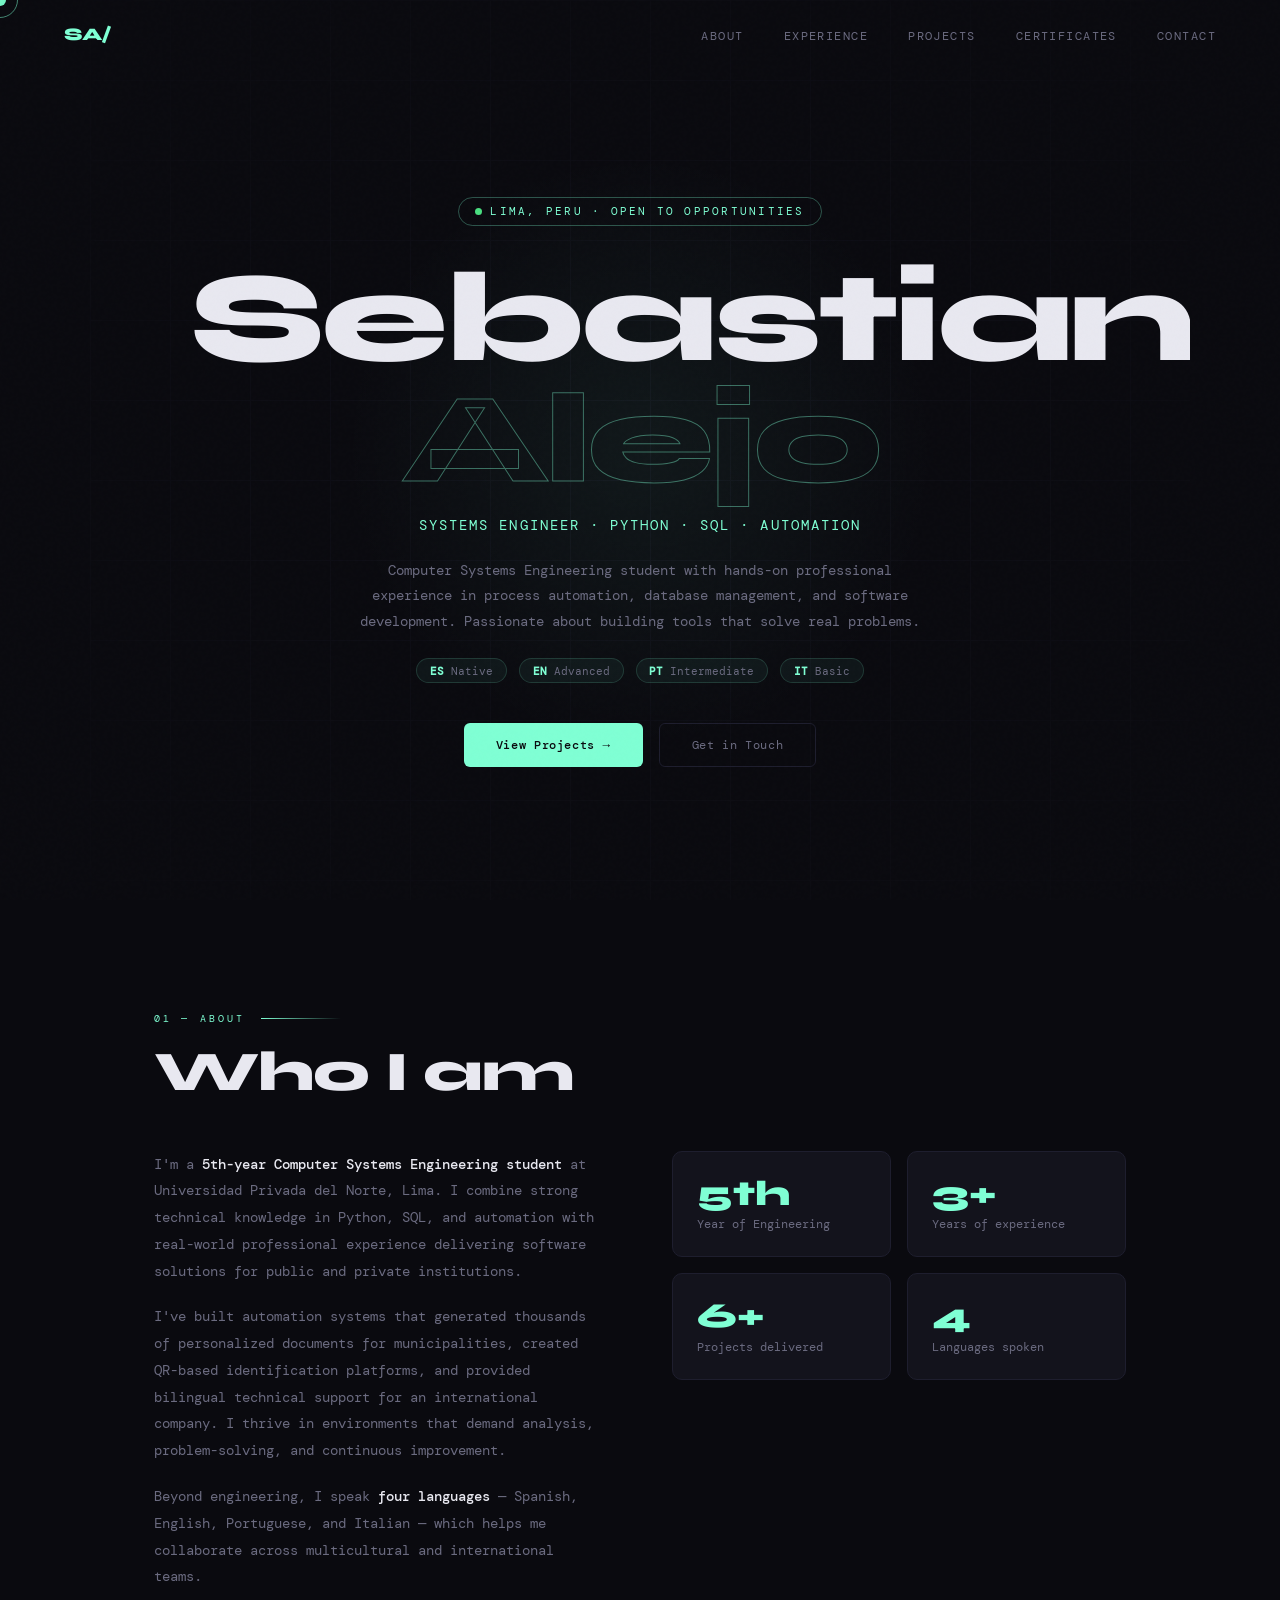
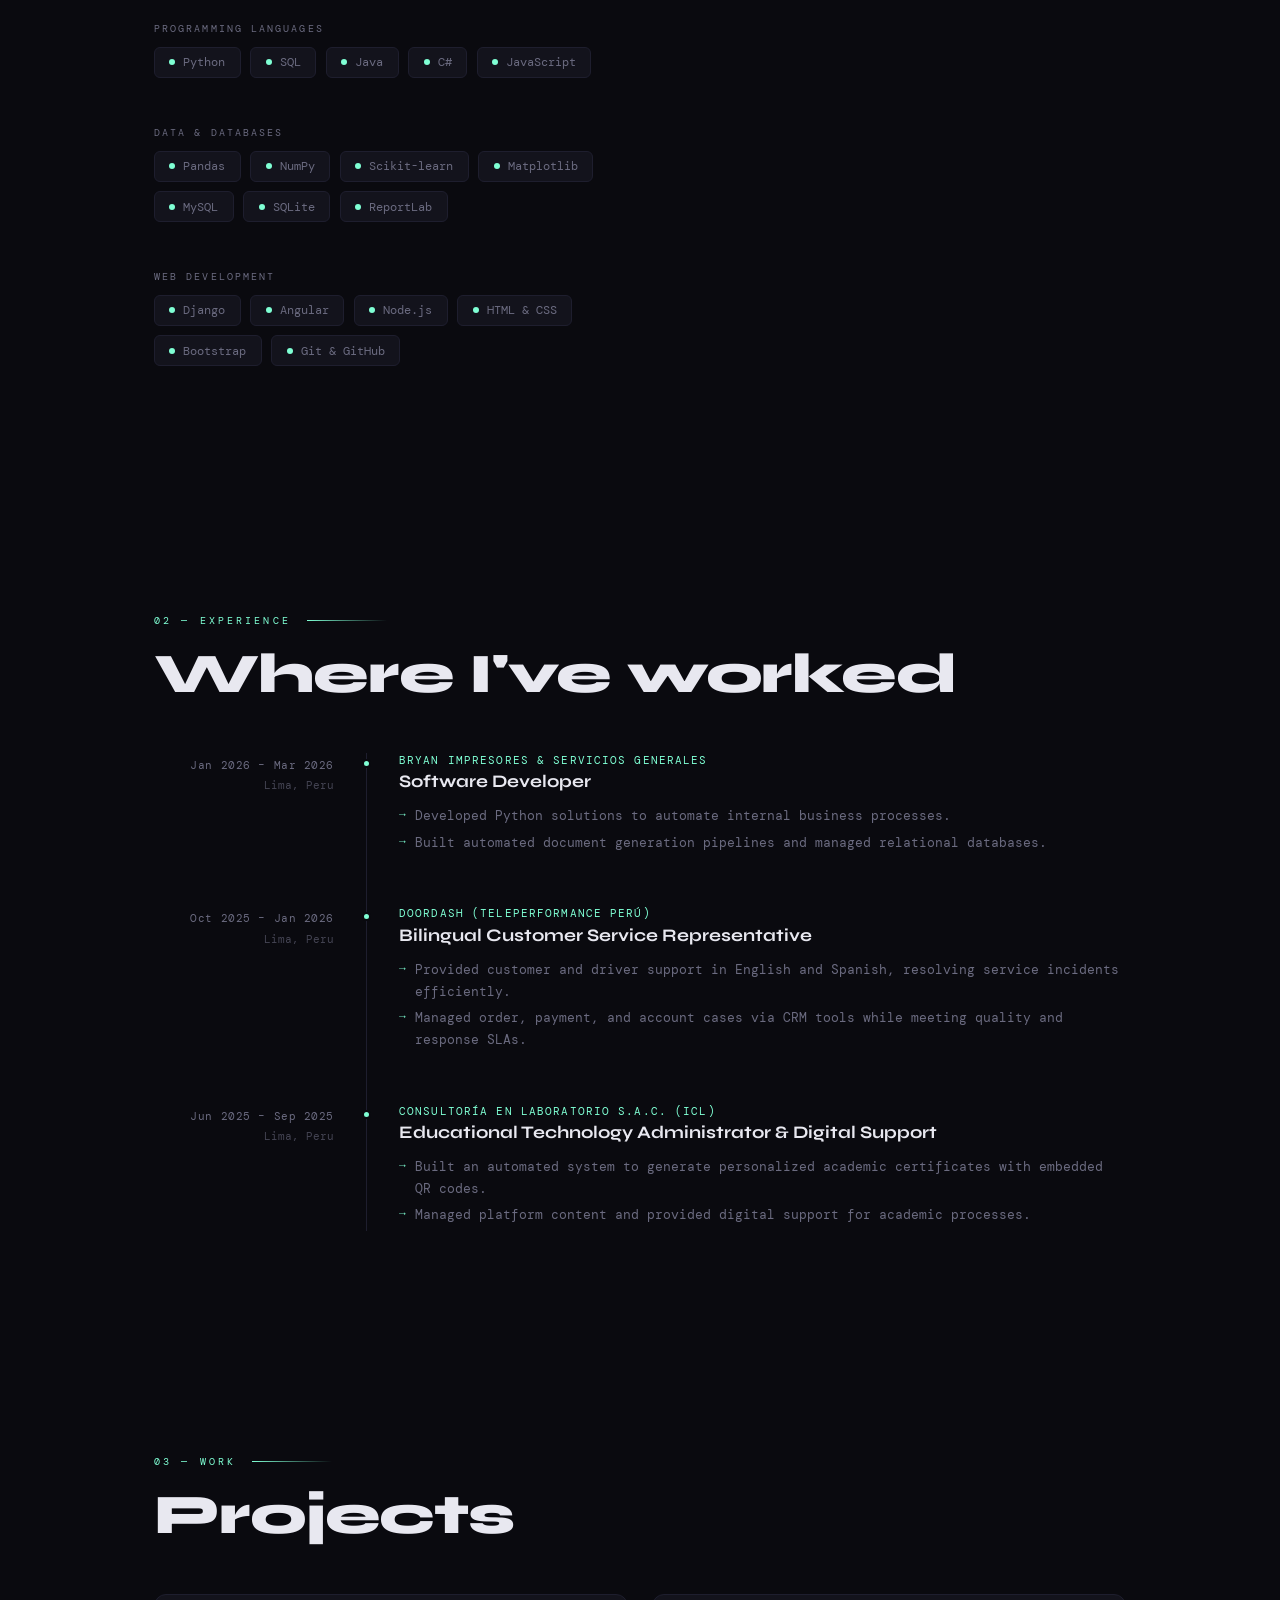
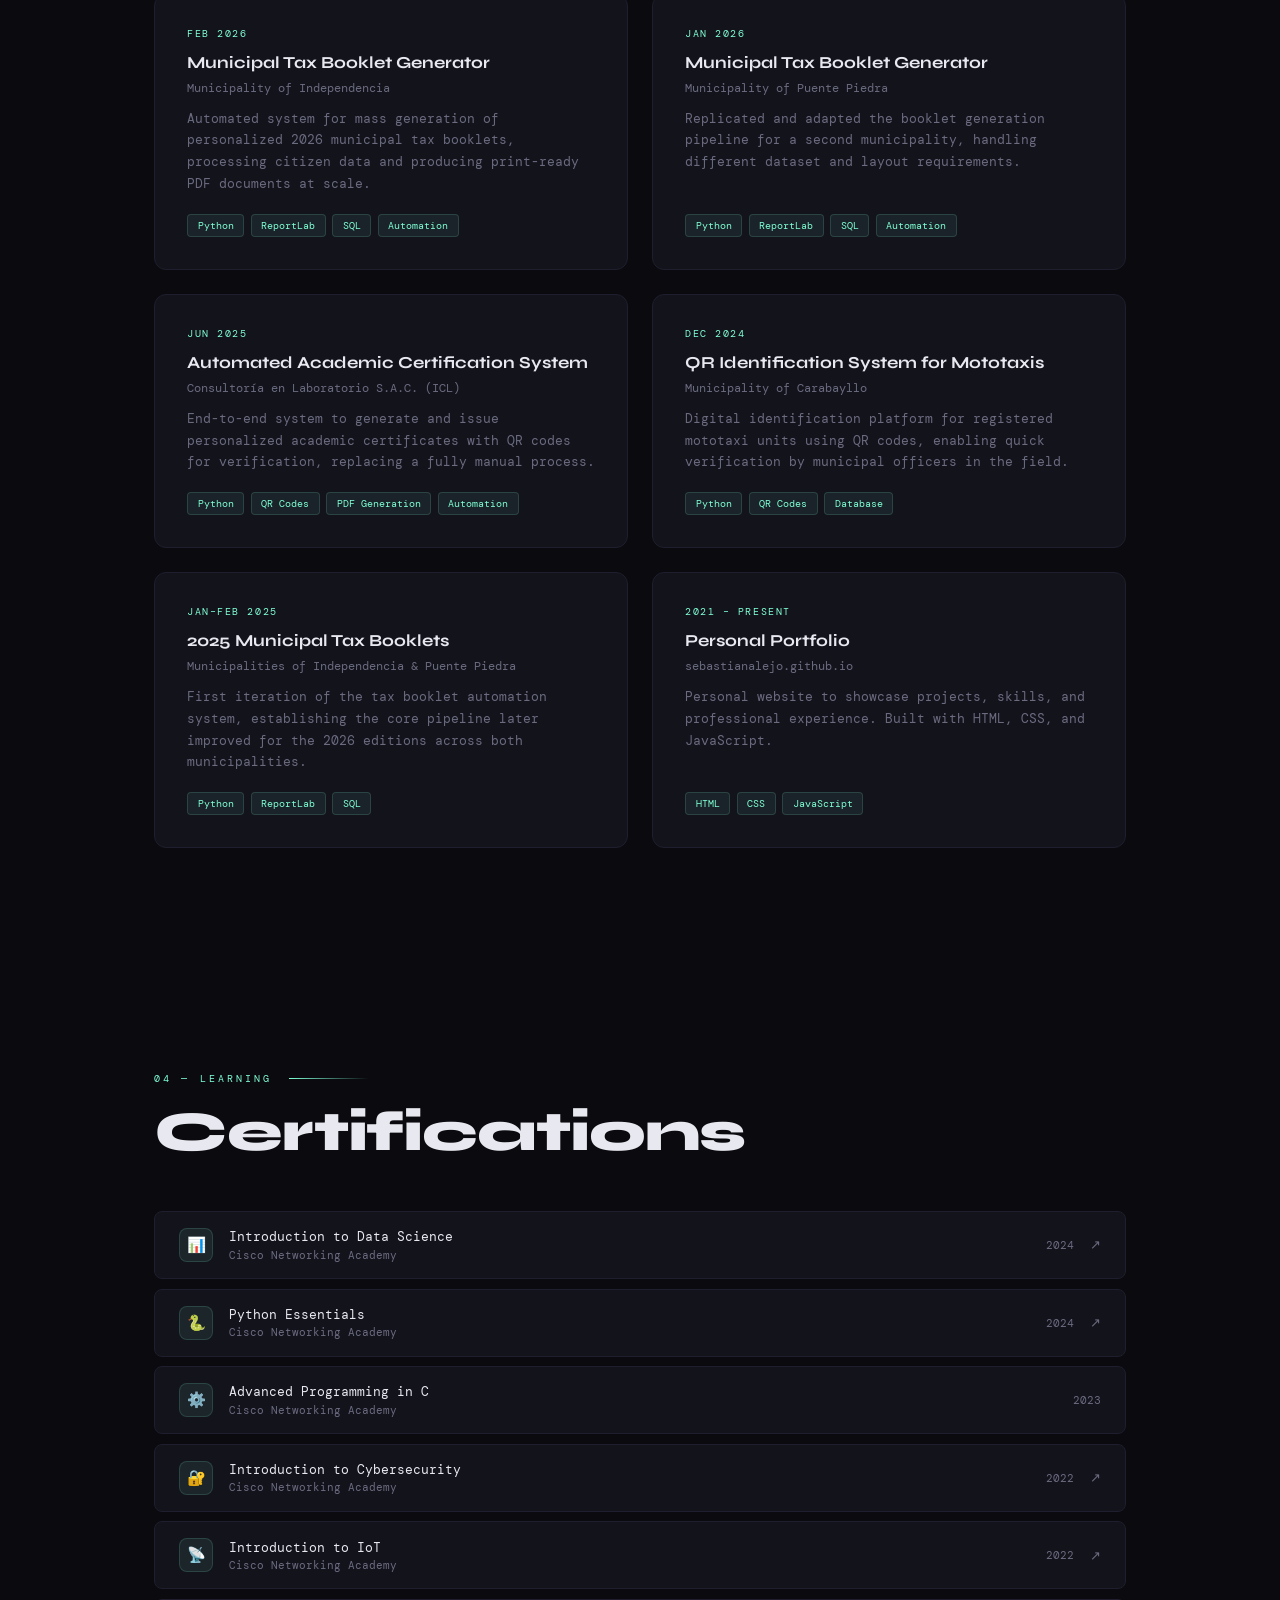
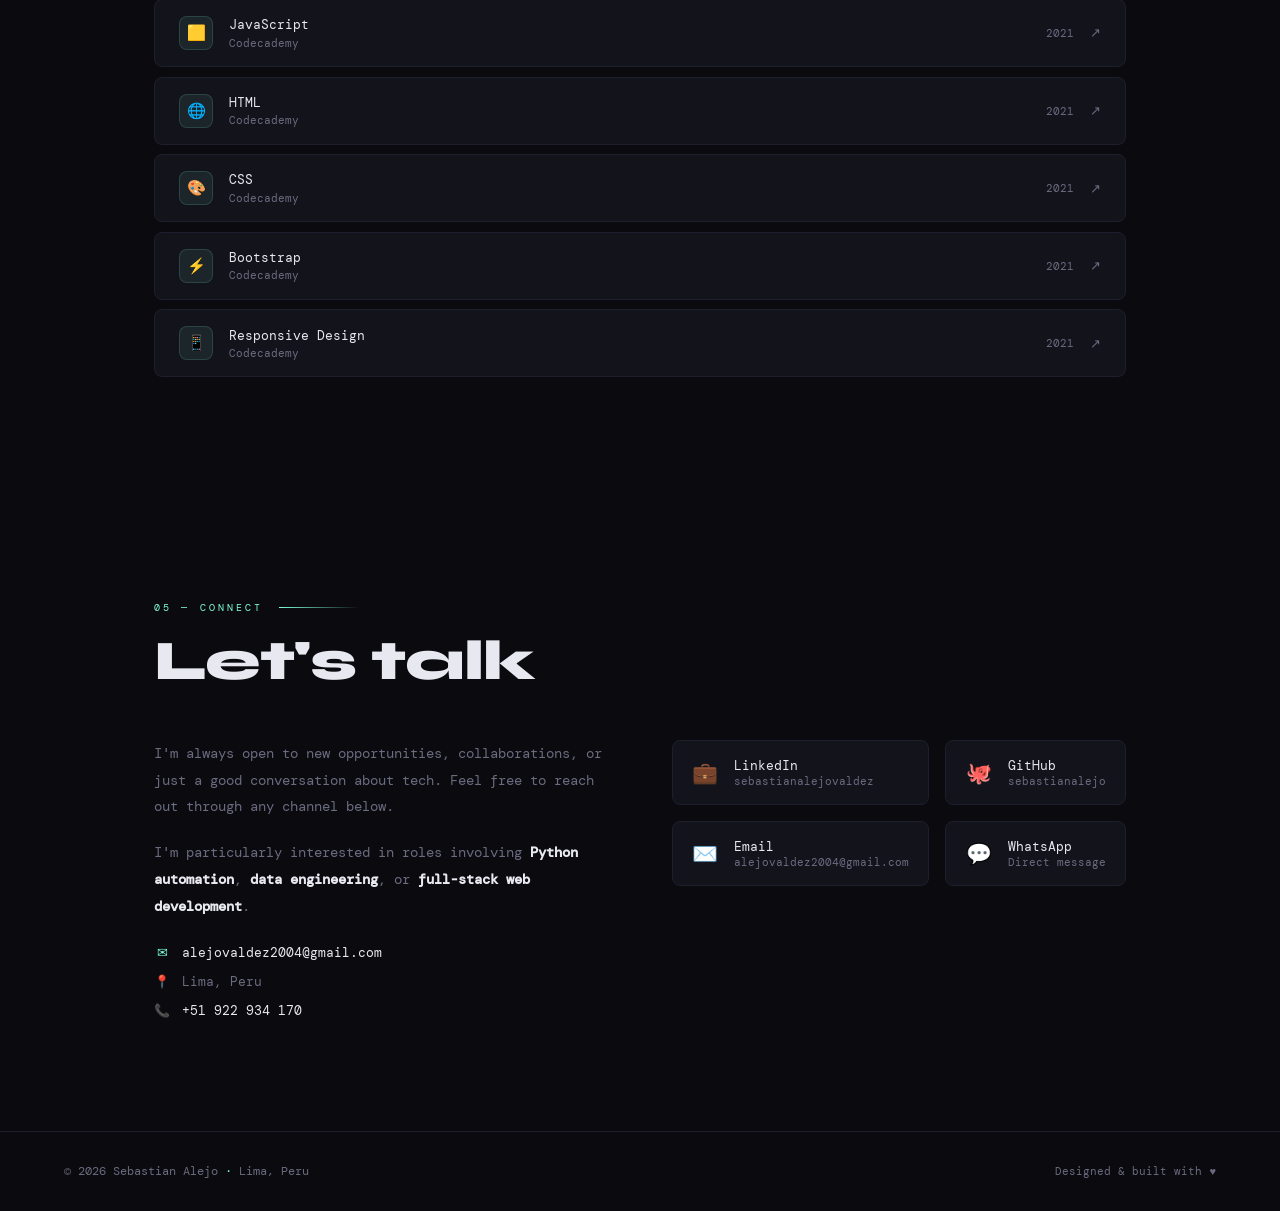
==== en.html @ 72c614db "Add Language Modal" ====
<!DOCTYPE html>
<html lang="en">
<head>
  <meta charset="UTF-8" />
  <meta name="viewport" content="width=device-width, initial-scale=1.0" />
  <meta name="description" content="Sebastian Alejo — Systems Engineer student from Lima, Peru. Python, SQL, Automation, Web Development." />
  <title>Sebastian Alejo — Systems Engineer</title>
  <link rel="preconnect" href="https://fonts.googleapis.com" />
  <link href="https://fonts.googleapis.com/css2?family=Syne:wght@400;700;800&family=DM+Mono:wght@300;400;500&display=swap" rel="stylesheet" />
  <link rel="stylesheet" href="style.css">
</head>
<body>

  <div class="cursor" id="cursor"></div>
  <div class="cursor-ring" id="cursorRing"></div>

  <nav id="navbar">
    <a href="#" class="nav-logo">SA/</a>
    <ul class="nav-links">
      <li><a href="#about">About</a></li>
      <li><a href="#experience">Experience</a></li>
      <li><a href="#projects">Projects</a></li>
      <li><a href="#certificates">Certificates</a></li>
      <li><a href="#contact">Contact</a></li>
    </ul>
  </nav>

  <!-- HERO -->
  <section class="hero">
    <div class="hero-grid"></div>
    <div class="hero-glow"></div>
    <div class="hero-content">
      <div class="hero-tag">
        <div class="status-dot"></div>
        Lima, Peru · Open to opportunities
      </div>
      <h1 class="hero-name">Sebastian<br/><span>Alejo</span></h1>
      <p class="hero-role">Systems Engineer · Python · SQL · Automation</p>
      <p class="hero-desc">
        Computer Systems Engineering student with hands-on professional experience in process automation,
        database management, and software development. Passionate about building tools that solve real problems.
      </p>
      <div class="hero-langs">
        <span class="lang-badge"><strong>ES</strong> Native</span>
        <span class="lang-badge"><strong>EN</strong> Advanced</span>
        <span class="lang-badge"><strong>PT</strong> Intermediate</span>
        <span class="lang-badge"><strong>IT</strong> Basic</span>
      </div>
      <div class="hero-cta">
        <a href="#projects" class="btn btn-primary">View Projects →</a>
        <a href="#contact" class="btn btn-secondary">Get in Touch</a>
      </div>
    </div>
  </section>

  <!-- ABOUT -->
  <section id="about">
    <div class="reveal">
      <div class="section-label">01 — About</div>
      <h2 class="section-title">Who I am</h2>
      <div class="about-grid">
        <div class="about-text">
          <p>I'm a <strong>5th-year Computer Systems Engineering student</strong> at Universidad Privada del Norte, Lima. I combine strong technical knowledge in Python, SQL, and automation with real-world professional experience delivering software solutions for public and private institutions.</p>
          <p>I've built automation systems that generated thousands of personalized documents for municipalities, created QR-based identification platforms, and provided bilingual technical support for an international company. I thrive in environments that demand analysis, problem-solving, and continuous improvement.</p>
          <p>Beyond engineering, I speak <strong>four languages</strong> — Spanish, English, Portuguese, and Italian — which helps me collaborate across multicultural and international teams.</p>

          <div style="margin-top:2rem; display:flex; flex-direction:column; gap:1.5rem;">
            <div class="skills-block">
              <div class="skills-block-title">Programming Languages</div>
              <div class="skills-grid">
                <div class="skill-tag"><div class="skill-dot"></div>Python</div>
                <div class="skill-tag"><div class="skill-dot"></div>SQL</div>
                <div class="skill-tag"><div class="skill-dot"></div>Java</div>
                <div class="skill-tag"><div class="skill-dot"></div>C#</div>
                <div class="skill-tag"><div class="skill-dot"></div>JavaScript</div>
              </div>
            </div>
            <div class="skills-block">
              <div class="skills-block-title">Data & Databases</div>
              <div class="skills-grid">
                <div class="skill-tag"><div class="skill-dot"></div>Pandas</div>
                <div class="skill-tag"><div class="skill-dot"></div>NumPy</div>
                <div class="skill-tag"><div class="skill-dot"></div>Scikit-learn</div>
                <div class="skill-tag"><div class="skill-dot"></div>Matplotlib</div>
                <div class="skill-tag"><div class="skill-dot"></div>MySQL</div>
                <div class="skill-tag"><div class="skill-dot"></div>SQLite</div>
                <div class="skill-tag"><div class="skill-dot"></div>ReportLab</div>
              </div>
            </div>
            <div class="skills-block">
              <div class="skills-block-title">Web Development</div>
              <div class="skills-grid">
                <div class="skill-tag"><div class="skill-dot"></div>Django</div>
                <div class="skill-tag"><div class="skill-dot"></div>Angular</div>
                <div class="skill-tag"><div class="skill-dot"></div>Node.js</div>
                <div class="skill-tag"><div class="skill-dot"></div>HTML & CSS</div>
                <div class="skill-tag"><div class="skill-dot"></div>Bootstrap</div>
                <div class="skill-tag"><div class="skill-dot"></div>Git & GitHub</div>
              </div>
            </div>
          </div>
        </div>
        <div class="about-stats">
          <div class="stat-card">
            <div class="stat-number">5th</div>
            <div class="stat-label">Year of Engineering</div>
          </div>
          <div class="stat-card">
            <div class="stat-number">3+</div>
            <div class="stat-label">Years of experience</div>
          </div>
          <div class="stat-card">
            <div class="stat-number">6+</div>
            <div class="stat-label">Projects delivered</div>
          </div>
          <div class="stat-card">
            <div class="stat-number">4</div>
            <div class="stat-label">Languages spoken</div>
          </div>
        </div>
      </div>
    </div>
  </section>

  <!-- EXPERIENCE -->
  <section id="experience">
    <div class="reveal">
      <div class="section-label">02 — Experience</div>
      <h2 class="section-title">Where I've worked</h2>
      <div class="timeline">

        <div class="timeline-item">
          <div class="timeline-left">
            <div class="timeline-date">Jan 2026 – Mar 2026</div>
            <div class="timeline-loc">Lima, Peru</div>
          </div>
          <div class="timeline-right">
            <div class="timeline-company">Bryan Impresores & Servicios Generales</div>
            <div class="timeline-role">Software Developer</div>
            <ul class="timeline-bullets">
              <li>Developed Python solutions to automate internal business processes.</li>
              <li>Built automated document generation pipelines and managed relational databases.</li>
            </ul>
          </div>
        </div>

        <div class="timeline-item">
          <div class="timeline-left">
            <div class="timeline-date">Oct 2025 – Jan 2026</div>
            <div class="timeline-loc">Lima, Peru</div>
          </div>
          <div class="timeline-right">
            <div class="timeline-company">DoorDash (Teleperformance Perú)</div>
            <div class="timeline-role">Bilingual Customer Service Representative</div>
            <ul class="timeline-bullets">
              <li>Provided customer and driver support in English and Spanish, resolving service incidents efficiently.</li>
              <li>Managed order, payment, and account cases via CRM tools while meeting quality and response SLAs.</li>
            </ul>
          </div>
        </div>

        <div class="timeline-item">
          <div class="timeline-left">
            <div class="timeline-date">Jun 2025 – Sep 2025</div>
            <div class="timeline-loc">Lima, Peru</div>
          </div>
          <div class="timeline-right">
            <div class="timeline-company">Consultoría en Laboratorio S.A.C. (ICL)</div>
            <div class="timeline-role">Educational Technology Administrator & Digital Support</div>
            <ul class="timeline-bullets">
              <li>Built an automated system to generate personalized academic certificates with embedded QR codes.</li>
              <li>Managed platform content and provided digital support for academic processes.</li>
            </ul>
          </div>
        </div>

      </div>
    </div>
  </section>

  <!-- PROJECTS -->
  <section id="projects">
    <div class="reveal">
      <div class="section-label">03 — Work</div>
      <h2 class="section-title">Projects</h2>
      <div class="projects-grid">

        <div class="project-card">
          <div class="project-year">Feb 2026</div>
          <h3 class="project-title">Municipal Tax Booklet Generator</h3>
          <p class="project-client">Municipality of Independencia</p>
          <p class="project-desc">Automated system for mass generation of personalized 2026 municipal tax booklets, processing citizen data and producing print-ready PDF documents at scale.</p>
          <div class="project-tags"><span class="project-tag">Python</span><span class="project-tag">ReportLab</span><span class="project-tag">SQL</span><span class="project-tag">Automation</span></div>
        </div>

        <div class="project-card">
          <div class="project-year">Jan 2026</div>
          <h3 class="project-title">Municipal Tax Booklet Generator</h3>
          <p class="project-client">Municipality of Puente Piedra</p>
          <p class="project-desc">Replicated and adapted the booklet generation pipeline for a second municipality, handling different dataset and layout requirements.</p>
          <div class="project-tags"><span class="project-tag">Python</span><span class="project-tag">ReportLab</span><span class="project-tag">SQL</span><span class="project-tag">Automation</span></div>
        </div>

        <div class="project-card">
          <div class="project-year">Jun 2025</div>
          <h3 class="project-title">Automated Academic Certification System</h3>
          <p class="project-client">Consultoría en Laboratorio S.A.C. (ICL)</p>
          <p class="project-desc">End-to-end system to generate and issue personalized academic certificates with QR codes for verification, replacing a fully manual process.</p>
          <div class="project-tags"><span class="project-tag">Python</span><span class="project-tag">QR Codes</span><span class="project-tag">PDF Generation</span><span class="project-tag">Automation</span></div>
        </div>

        <div class="project-card">
          <div class="project-year">Dec 2024</div>
          <h3 class="project-title">QR Identification System for Mototaxis</h3>
          <p class="project-client">Municipality of Carabayllo</p>
          <p class="project-desc">Digital identification platform for registered mototaxi units using QR codes, enabling quick verification by municipal officers in the field.</p>
          <div class="project-tags"><span class="project-tag">Python</span><span class="project-tag">QR Codes</span><span class="project-tag">Database</span></div>
        </div>

        <div class="project-card">
          <div class="project-year">Jan–Feb 2025</div>
          <h3 class="project-title">2025 Municipal Tax Booklets</h3>
          <p class="project-client">Municipalities of Independencia & Puente Piedra</p>
          <p class="project-desc">First iteration of the tax booklet automation system, establishing the core pipeline later improved for the 2026 editions across both municipalities.</p>
          <div class="project-tags"><span class="project-tag">Python</span><span class="project-tag">ReportLab</span><span class="project-tag">SQL</span></div>
        </div>

        <div class="project-card">
          <div class="project-year">2021 – Present</div>
          <h3 class="project-title">Personal Portfolio</h3>
          <p class="project-client">sebastianalejo.github.io</p>
          <p class="project-desc">Personal website to showcase projects, skills, and professional experience. Built with HTML, CSS, and JavaScript.</p>
          <div class="project-tags"><span class="project-tag">HTML</span><span class="project-tag">CSS</span><span class="project-tag">JavaScript</span></div>
        </div>

      </div>
    </div>
  </section>

  <!-- CERTIFICATES -->
  <section id="certificates">
    <div class="reveal">
      <div class="section-label">04 — Learning</div>
      <h2 class="section-title">Certifications</h2>
      <div class="certs-list">
        <a href="https://www.credly.com/badges/d73851b6-8d9f-47f3-8013-ef76f5bd79b5" target="_blank" class="cert-item">
          <div class="cert-left"><div class="cert-icon">📊</div><div><div class="cert-name">Introduction to Data Science</div><div class="cert-source">Cisco Networking Academy</div></div></div>
          <div class="cert-meta"><span class="cert-year">2024</span><span class="cert-arrow">↗</span></div>
        </a>
        <a href="https://www.credly.com/badges/c07433f6-ce94-4910-9039-498a11cc44e9" target="_blank" class="cert-item">
          <div class="cert-left"><div class="cert-icon">🐍</div><div><div class="cert-name">Python Essentials</div><div class="cert-source">Cisco Networking Academy</div></div></div>
          <div class="cert-meta"><span class="cert-year">2024</span><span class="cert-arrow">↗</span></div>
        </a>
        <div class="cert-item" style="cursor:default;">
          <div class="cert-left"><div class="cert-icon">⚙️</div><div><div class="cert-name">Advanced Programming in C</div><div class="cert-source">Cisco Networking Academy</div></div></div>
          <div class="cert-meta"><span class="cert-year">2023</span></div>
        </div>
        <a href="https://www.credly.com/badges/d4c3ed6d-5450-4c7a-a942-bfafad04dc27" target="_blank" class="cert-item">
          <div class="cert-left"><div class="cert-icon">🔐</div><div><div class="cert-name">Introduction to Cybersecurity</div><div class="cert-source">Cisco Networking Academy</div></div></div>
          <div class="cert-meta"><span class="cert-year">2022</span><span class="cert-arrow">↗</span></div>
        </a>
        <a href="https://www.credly.com/badges/3a892a32-4303-44ca-a8dc-91c543e87b01" target="_blank" class="cert-item">
          <div class="cert-left"><div class="cert-icon">📡</div><div><div class="cert-name">Introduction to IoT</div><div class="cert-source">Cisco Networking Academy</div></div></div>
          <div class="cert-meta"><span class="cert-year">2022</span><span class="cert-arrow">↗</span></div>
        </a>
        <a href="https://www.codecademy.com/profiles/sebastianalejo24/certificates/705dcb15de0da4dd9d9fc4f3274b430e" target="_blank" class="cert-item">
          <div class="cert-left"><div class="cert-icon">🟨</div><div><div class="cert-name">JavaScript</div><div class="cert-source">Codecademy</div></div></div>
          <div class="cert-meta"><span class="cert-year">2021</span><span class="cert-arrow">↗</span></div>
        </a>
        <a href="https://www.codecademy.com/profiles/sebastianalejo24/certificates/9eb0741e5ebef1f9f58a53bfac67d3a7" target="_blank" class="cert-item">
          <div class="cert-left"><div class="cert-icon">🌐</div><div><div class="cert-name">HTML</div><div class="cert-source">Codecademy</div></div></div>
          <div class="cert-meta"><span class="cert-year">2021</span><span class="cert-arrow">↗</span></div>
        </a>
        <a href="https://www.codecademy.com/profiles/sebastianalejo24/certificates/9a5bb1fc45b4281af1fffec93b0aaf05" target="_blank" class="cert-item">
          <div class="cert-left"><div class="cert-icon">🎨</div><div><div class="cert-name">CSS</div><div class="cert-source">Codecademy</div></div></div>
          <div class="cert-meta"><span class="cert-year">2021</span><span class="cert-arrow">↗</span></div>
        </a>
        <a href="https://www.codecademy.com/profiles/sebastianalejo24/certificates/0595479d03627a8cb816b069000e4d06" target="_blank" class="cert-item">
          <div class="cert-left"><div class="cert-icon">⚡</div><div><div class="cert-name">Bootstrap</div><div class="cert-source">Codecademy</div></div></div>
          <div class="cert-meta"><span class="cert-year">2021</span><span class="cert-arrow">↗</span></div>
        </a>
        <a href="https://www.codecademy.com/profiles/sebastianalejo24/certificates/3a62023b0054dc793edc0adecd715fd7" target="_blank" class="cert-item">
          <div class="cert-left"><div class="cert-icon">📱</div><div><div class="cert-name">Responsive Design</div><div class="cert-source">Codecademy</div></div></div>
          <div class="cert-meta"><span class="cert-year">2021</span><span class="cert-arrow">↗</span></div>
        </a>
      </div>
    </div>
  </section>

  <!-- CONTACT -->
  <section id="contact">
    <div class="reveal">
      <div class="section-label">05 — Connect</div>
      <h2 class="section-title">Let's talk</h2>
      <div class="contact-wrapper">
        <div class="contact-text">
          <p>I'm always open to new opportunities, collaborations, or just a good conversation about tech. Feel free to reach out through any channel below.</p>
          <p>I'm particularly interested in roles involving <strong style="color:var(--text)">Python automation</strong>, <strong style="color:var(--text)">data engineering</strong>, or <strong style="color:var(--text)">full-stack web development</strong>.</p>
          <div class="contact-info">
            <div class="contact-row">
              <span class="contact-icon">✉</span>
              <a href="mailto:alejovaldez2004@gmail.com">alejovaldez2004@gmail.com</a>
            </div>
            <div class="contact-row">
              <span class="contact-icon">📍</span>
              <span>Lima, Peru</span>
            </div>
            <div class="contact-row">
              <span class="contact-icon">📞</span>
              <a href="https://api.whatsapp.com/send?phone=51922934170" target="_blank">+51 922 934 170</a>
            </div>
          </div>
        </div>
        <div class="socials-grid">
          <a href="https://www.linkedin.com/in/sebastianalejovaldez" target="_blank" class="social-card">
            <div class="social-icon">💼</div>
            <div><div class="social-name">LinkedIn</div><div class="social-handle">sebastianalejovaldez</div></div>
          </a>
          <a href="https://github.com/sebastianalejo" target="_blank" class="social-card">
            <div class="social-icon">🐙</div>
            <div><div class="social-name">GitHub</div><div class="social-handle">sebastianalejo</div></div>
          </a>
          <a href="mailto:alejovaldez2004@gmail.com" class="social-card">
            <div class="social-icon">✉️</div>
            <div><div class="social-name">Email</div><div class="social-handle">alejovaldez2004@gmail.com</div></div>
          </a>
          <a href="https://api.whatsapp.com/send?phone=51922934170" target="_blank" class="social-card">
            <div class="social-icon">💬</div>
            <div><div class="social-name">WhatsApp</div><div class="social-handle">Direct message</div></div>
          </a>
        </div>
      </div>
    </div>
  </section>

  <footer>
    <p>© 2026 Sebastian Alejo <span class="footer-dot">·</span> Lima, Peru</p>
    <p style="font-size:0.68rem; color:var(--muted);">Designed & built with ♥</p>
  </footer>

  <script src="script.js"></script>

</body>
</html>
---- style.css ----
html, body { max-width: 100%; overflow-x: hidden; }
    :root {
      --bg: #0a0a0f;
      --surface: #111118;
      --border: #1e1e2e;
      --accent: #7fffd4;
      --text: #e8e8f0;
      --muted: #6b6b80;
      --card: #13131c;
    }

    *, *::before, *::after { box-sizing: border-box; margin: 0; padding: 0; }
    html { scroll-behavior: smooth; }
    body {
      background: var(--bg);
      color: var(--text);
      font-family: 'DM Mono', monospace;
      overflow-x: hidden;
      cursor: none;
    }

    .cursor {
      width: 12px; height: 12px;
      background: var(--accent); border-radius: 50%;
      position: fixed; pointer-events: none; z-index: 9999;
      transform: translate(-50%, -50%);
      transition: transform 0.1s;
      mix-blend-mode: difference;
    }
    .cursor-ring {
      width: 36px; height: 36px;
      border: 1.5px solid var(--accent); border-radius: 50%;
      position: fixed; pointer-events: none; z-index: 9998;
      transform: translate(-50%, -50%); opacity: 0.5;
    }

    body::before {
      content: ''; position: fixed; inset: 0;
      background-image: url("data:image/svg+xml,%3Csvg viewBox='0 0 256 256' xmlns='http://www.w3.org/2000/svg'%3E%3Cfilter id='noise'%3E%3CfeTurbulence type='fractalNoise' baseFrequency='0.9' numOctaves='4' stitchTiles='stitch'/%3E%3C/filter%3E%3Crect width='100%25' height='100%25' filter='url(%23noise)' opacity='0.03'/%3E%3C/svg%3E");
      pointer-events: none; z-index: 1; opacity: 0.4;
    }

    nav {
      position: fixed; top: 0; left: 0; right: 0; z-index: 100;
      display: flex; align-items: center; justify-content: space-between;
      padding: 1.5rem 4rem;
      border-bottom: 1px solid transparent;
      transition: border-color 0.3s, background 0.3s;
    }
    nav.scrolled {
      background: rgba(10,10,15,0.85);
      backdrop-filter: blur(12px);
      border-color: var(--border);
    }
    .nav-logo {
      font-family: 'Syne', sans-serif; font-weight: 800; font-size: 1.1rem;
      letter-spacing: -0.02em; color: var(--accent); text-decoration: none;
    }
    .nav-links { display: flex; gap: 2.5rem; list-style: none; }
    .nav-links a {
      color: var(--muted); text-decoration: none;
      font-size: 0.75rem; letter-spacing: 0.12em; text-transform: uppercase;
      transition: color 0.2s;
    }
    .nav-links a:hover { color: var(--accent); }

    .hero {
      min-height: 100vh; display: grid; place-items: center;
      position: relative; padding: 8rem 4rem 4rem; overflow: hidden;
    }
    .hero-grid {
      position: absolute; inset: 0;
      background-image: linear-gradient(var(--border) 1px, transparent 1px), linear-gradient(90deg, var(--border) 1px, transparent 1px);
      background-size: 80px 80px; opacity: 0.3;
      mask-image: radial-gradient(ellipse 80% 80% at 50% 50%, black, transparent);
    }
    .hero-glow {
      position: absolute; width: 600px; height: 600px;
      background: radial-gradient(circle, rgba(127,255,212,0.06) 0%, transparent 70%);
      border-radius: 50%; top: 50%; left: 50%; transform: translate(-50%, -50%);
      pointer-events: none;
    }
    .hero-content { position: relative; text-align: center; max-width: 900px; }
    .hero-tag {
      display: inline-flex; align-items: center; gap: 0.5rem;
      font-size: 0.7rem; letter-spacing: 0.2em; text-transform: uppercase;
      color: var(--accent); border: 1px solid rgba(127,255,212,0.3);
      padding: 0.4rem 1rem; border-radius: 999px; margin-bottom: 2rem;
      opacity: 0; animation: fadeUp 0.6s 0.2s forwards;
    }
    .status-dot { width: 7px; height: 7px; background: #4ade80; border-radius: 50%; animation: pulse 2s infinite; }
    .hero-name {
      font-family: 'Syne', sans-serif;
      font-size: clamp(3.5rem, 10vw, 8rem);
      font-weight: 800; line-height: 0.95; letter-spacing: -0.03em;
      margin-bottom: 1rem; opacity: 0; animation: fadeUp 0.6s 0.4s forwards;
    }
    .hero-name span { -webkit-text-stroke: 1px rgba(127,255,212,0.4); color: transparent; }
    .hero-role {
      font-size: 0.85rem; color: var(--accent); letter-spacing: 0.15em;
      text-transform: uppercase; margin-bottom: 1.5rem;
      opacity: 0; animation: fadeUp 0.6s 0.5s forwards;
    }
    .hero-desc {
      font-size: 0.88rem; color: var(--muted); line-height: 1.8;
      max-width: 580px; margin: 0 auto 1.5rem;
      opacity: 0; animation: fadeUp 0.6s 0.6s forwards;
    }
    .hero-langs {
      display: flex; justify-content: center; gap: 0.75rem; flex-wrap: wrap;
      margin-bottom: 2.5rem; opacity: 0; animation: fadeUp 0.6s 0.7s forwards;
    }
    .lang-badge {
      font-size: 0.68rem; padding: 0.3rem 0.8rem;
      background: rgba(127,255,212,0.05); border: 1px solid rgba(127,255,212,0.15);
      border-radius: 999px; color: var(--muted);
    }
    .lang-badge strong { color: var(--accent); }
    .hero-cta {
      display: flex; gap: 1rem; justify-content: center; flex-wrap: wrap;
      opacity: 0; animation: fadeUp 0.6s 0.8s forwards;
    }
    .btn {
      display: inline-flex; align-items: center; gap: 0.5rem;
      padding: 0.8rem 2rem; border-radius: 6px;
      font-family: 'DM Mono', monospace; font-size: 0.78rem;
      letter-spacing: 0.05em; text-decoration: none; transition: all 0.2s; cursor: none;
    }
    .btn-primary { background: var(--accent); color: #0a0a0f; font-weight: 500; }
    .btn-primary:hover { background: #5fe0b8; transform: translateY(-2px); box-shadow: 0 8px 24px rgba(127,255,212,0.2); }
    .btn-secondary { border: 1px solid var(--border); color: var(--muted); }
    .btn-secondary:hover { border-color: var(--accent); color: var(--accent); transform: translateY(-2px); }

    .scroll-hint {
      position: absolute; bottom: 2.5rem; left: 50%; transform: translateX(-50%);
      display: flex; flex-direction: column; align-items: center; gap: 0.5rem;
      opacity: 0; animation: fadeUp 0.6s 1.2s forwards;
    }
    .scroll-hint span { font-size: 0.65rem; letter-spacing: 0.2em; text-transform: uppercase; color: var(--muted); }
    .scroll-line { width: 1px; height: 50px; background: linear-gradient(to bottom, var(--accent), transparent); animation: scrollPulse 1.5s ease-in-out infinite; }

    section { padding: 7rem 4rem; max-width: 1100px; margin: 0 auto; }
    .section-label {
      font-size: 0.65rem; letter-spacing: 0.3em; text-transform: uppercase;
      color: var(--accent); margin-bottom: 1rem;
      display: flex; align-items: center; gap: 1rem;
    }
    .section-label::after { content: ''; flex: 1; height: 1px; background: linear-gradient(to right, var(--accent), transparent); max-width: 80px; }
    .section-title {
      font-family: 'Syne', sans-serif;
      font-size: clamp(2rem, 5vw, 3.5rem);
      font-weight: 800; line-height: 1.1; letter-spacing: -0.02em; margin-bottom: 3rem;
    }

    .about-grid { display: grid; grid-template-columns: 1fr 1fr; gap: 4rem; align-items: start; }
    .about-text p { color: var(--muted); line-height: 1.9; font-size: 0.88rem; margin-bottom: 1.2rem; }
    .about-text p strong { color: var(--text); font-weight: 500; }
    .about-stats { display: grid; grid-template-columns: 1fr 1fr; gap: 1rem; }
    .stat-card { background: var(--card); border: 1px solid var(--border); border-radius: 10px; padding: 1.5rem; transition: border-color 0.2s, transform 0.2s; }
    .stat-card:hover { border-color: rgba(127,255,212,0.3); transform: translateY(-3px); }
    .stat-number { font-family: 'Syne', sans-serif; font-size: 2.2rem; font-weight: 800; color: var(--accent); line-height: 1; margin-bottom: 0.4rem; }
    .stat-label { font-size: 0.72rem; color: var(--muted); }

    .skills-block { margin-bottom: 1.5rem; }
    .skills-block-title { font-size: 0.65rem; letter-spacing: 0.2em; text-transform: uppercase; color: var(--muted); margin-bottom: 0.75rem; }
    .skills-grid { display: flex; flex-wrap: wrap; gap: 0.6rem; }
    .skill-tag {
      display: flex; align-items: center; gap: 0.5rem;
      padding: 0.4rem 0.9rem; background: var(--card);
      border: 1px solid var(--border); border-radius: 6px;
      font-size: 0.73rem; color: var(--muted); transition: all 0.2s;
    }
    .skill-tag:hover { border-color: var(--accent); color: var(--accent); }
    .skill-dot { width: 6px; height: 6px; background: var(--accent); border-radius: 50%; flex-shrink: 0; }

    .timeline { display: flex; flex-direction: column; }
    .timeline-item { display: grid; grid-template-columns: 180px 1fr; gap: 2rem; }
    .timeline-left { text-align: right; padding-top: 0.25rem; }
    .timeline-date { font-size: 0.7rem; color: var(--muted); letter-spacing: 0.05em; line-height: 1.5; }
    .timeline-loc { font-size: 0.68rem; color: var(--muted); opacity: 0.6; margin-top: 0.3rem; }
    .timeline-right { padding-left: 2rem; border-left: 1px solid var(--border); padding-bottom: 3rem; position: relative; }
    .timeline-right::before {
      content: ''; position: absolute; left: -5px; top: 6px;
      width: 9px; height: 9px; background: var(--accent); border-radius: 50%; border: 2px solid var(--bg);
    }
    .timeline-item:last-child .timeline-right { padding-bottom: 0; }
    .timeline-company { font-size: 0.7rem; color: var(--accent); letter-spacing: 0.1em; text-transform: uppercase; margin-bottom: 0.3rem; }
    .timeline-role { font-family: 'Syne', sans-serif; font-size: 1.1rem; font-weight: 700; margin-bottom: 0.8rem; }
    .timeline-bullets { list-style: none; }
    .timeline-bullets li { font-size: 0.8rem; color: var(--muted); line-height: 1.7; padding-left: 1rem; position: relative; margin-bottom: 0.3rem; }
    .timeline-bullets li::before { content: '→'; position: absolute; left: 0; color: var(--accent); font-size: 0.7rem; }

    .projects-grid { display: grid; grid-template-columns: repeat(auto-fill, minmax(320px, 1fr)); gap: 1.5rem; }
    .project-card {
      background: var(--card); border: 1px solid var(--border); border-radius: 12px;
      padding: 2rem; position: relative; overflow: hidden;
      transition: border-color 0.2s, transform 0.2s; display: flex; flex-direction: column;
    }
    .project-card::before {
      content: ''; position: absolute; top: 0; left: 0; right: 0; height: 2px;
      background: linear-gradient(to right, var(--accent), transparent); opacity: 0; transition: opacity 0.2s;
    }
    .project-card:hover { border-color: rgba(127,255,212,0.2); transform: translateY(-4px); }
    .project-card:hover::before { opacity: 1; }
    .project-year { font-size: 0.65rem; color: var(--accent); letter-spacing: 0.15em; text-transform: uppercase; margin-bottom: 0.75rem; }
    .project-title { font-family: 'Syne', sans-serif; font-size: 1.05rem; font-weight: 700; margin-bottom: 0.5rem; }
    .project-client { font-size: 0.72rem; color: var(--muted); margin-bottom: 0.75rem; }
    .project-desc { font-size: 0.8rem; color: var(--muted); line-height: 1.7; flex: 1; margin-bottom: 1.2rem; }
    .project-tags { display: flex; flex-wrap: wrap; gap: 0.4rem; }
    .project-tag { font-size: 0.65rem; padding: 0.25rem 0.6rem; background: rgba(127,255,212,0.07); color: var(--accent); border-radius: 4px; border: 1px solid rgba(127,255,212,0.15); }

    .certs-list { display: flex; flex-direction: column; gap: 0.6rem; }
    .cert-item {
      display: flex; align-items: center; justify-content: space-between;
      padding: 1rem 1.5rem; background: var(--card); border: 1px solid var(--border);
      border-radius: 8px; text-decoration: none; color: var(--text); transition: all 0.2s; gap: 1rem;
    }
    .cert-item:hover { border-color: rgba(127,255,212,0.3); transform: translateX(4px); }
    .cert-left { display: flex; align-items: center; gap: 1rem; }
    .cert-icon { width: 34px; height: 34px; background: rgba(127,255,212,0.08); border: 1px solid rgba(127,255,212,0.15); border-radius: 8px; display: grid; place-items: center; font-size: 0.95rem; flex-shrink: 0; }
    .cert-name { font-size: 0.82rem; }
    .cert-source { font-size: 0.68rem; color: var(--muted); margin-top: 0.15rem; }
    .cert-meta { display: flex; align-items: center; gap: 1rem; flex-shrink: 0; }
    .cert-year { font-size: 0.68rem; color: var(--muted); }
    .cert-arrow { color: var(--muted); font-size: 0.8rem; transition: color 0.2s; }
    .cert-item:hover .cert-arrow { color: var(--accent); }

    .contact-wrapper { display: grid; grid-template-columns: 1fr 1fr; gap: 4rem; align-items: start; }
    .contact-text p { color: var(--muted); font-size: 0.88rem; line-height: 1.9; margin-bottom: 1.2rem; }
    .contact-info { display: flex; flex-direction: column; gap: 0.75rem; margin-top: 1.5rem; }
    .contact-row { display: flex; align-items: center; gap: 0.75rem; font-size: 0.8rem; color: var(--muted); }
    .contact-row a { color: var(--text); text-decoration: none; transition: color 0.2s; }
    .contact-row a:hover { color: var(--accent); }
    .contact-icon { color: var(--accent); width: 16px; text-align: center; }
    .socials-grid { display: grid; grid-template-columns: 1fr 1fr; gap: 1rem; }
    .social-card {
      display: flex; align-items: center; gap: 1rem; padding: 1rem 1.2rem;
      background: var(--card); border: 1px solid var(--border); border-radius: 8px;
      text-decoration: none; color: var(--text); transition: all 0.2s;
    }
    .social-card:hover { border-color: rgba(127,255,212,0.3); transform: translateY(-2px); }
    .social-icon { font-size: 1.3rem; }
    .social-name { font-size: 0.8rem; }
    .social-handle { font-size: 0.68rem; color: var(--muted); }

    footer { border-top: 1px solid var(--border); padding: 2rem 4rem; display: flex; align-items: center; justify-content: space-between; }
    footer p { font-size: 0.72rem; color: var(--muted); }
    .footer-dot { color: var(--accent); }

    @keyframes fadeUp { from { opacity:0; transform:translateY(20px); } to { opacity:1; transform:translateY(0); } }
    @keyframes scrollPulse { 0%,100%{opacity:1;} 50%{opacity:0.4;} }
    @keyframes pulse { 0%,100%{opacity:1;} 50%{opacity:0.4;} }

    .reveal { opacity: 0; transform: translateY(30px); transition: opacity 0.7s ease, transform 0.7s ease; }
    .reveal.visible { opacity: 1; transform: translateY(0); }

    @media (max-width: 768px) {
    nav { padding: 1.2rem 1.5rem; }
    .nav-links { display: none; }
    section { padding: 5rem 1.5rem; }
    .hero { padding: 6rem 1.5rem 3rem; overflow: hidden; }
    .hero-content { width: 100%; }
    .hero-tag { font-size: 0.6rem; letter-spacing: 0.1em; padding: 0.35rem 0.75rem; max-width: 100%; }
    .hero-name { font-size: clamp(2rem, 10vw, 4rem); word-break: break-word; }
    .hero-role { font-size: 0.65rem; letter-spacing: 0.06em; padding: 0 0.5rem; }
    .hero-desc { font-size: 0.8rem; padding: 0 0.25rem; }
    .hero-langs { gap: 0.4rem; padding: 0 0.25rem; }
    .lang-badge { font-size: 0.6rem; padding: 0.25rem 0.5rem; }
    .hero-cta { flex-direction: column; align-items: center; padding: 0 1rem; }
    .btn { width: 100%; max-width: 100%; justify-content: center; }
    .scroll-hint { display: none; }
    .about-grid, .contact-wrapper { grid-template-columns: 1fr; gap: 2.5rem; }
    .timeline-item { grid-template-columns: 1fr; gap: 0.5rem; }
    .timeline-left { text-align: left; }
    .socials-grid { grid-template-columns: 1fr; }
    footer { flex-direction: column; gap: 0.5rem; text-align: center; padding: 1.5rem; }
    }
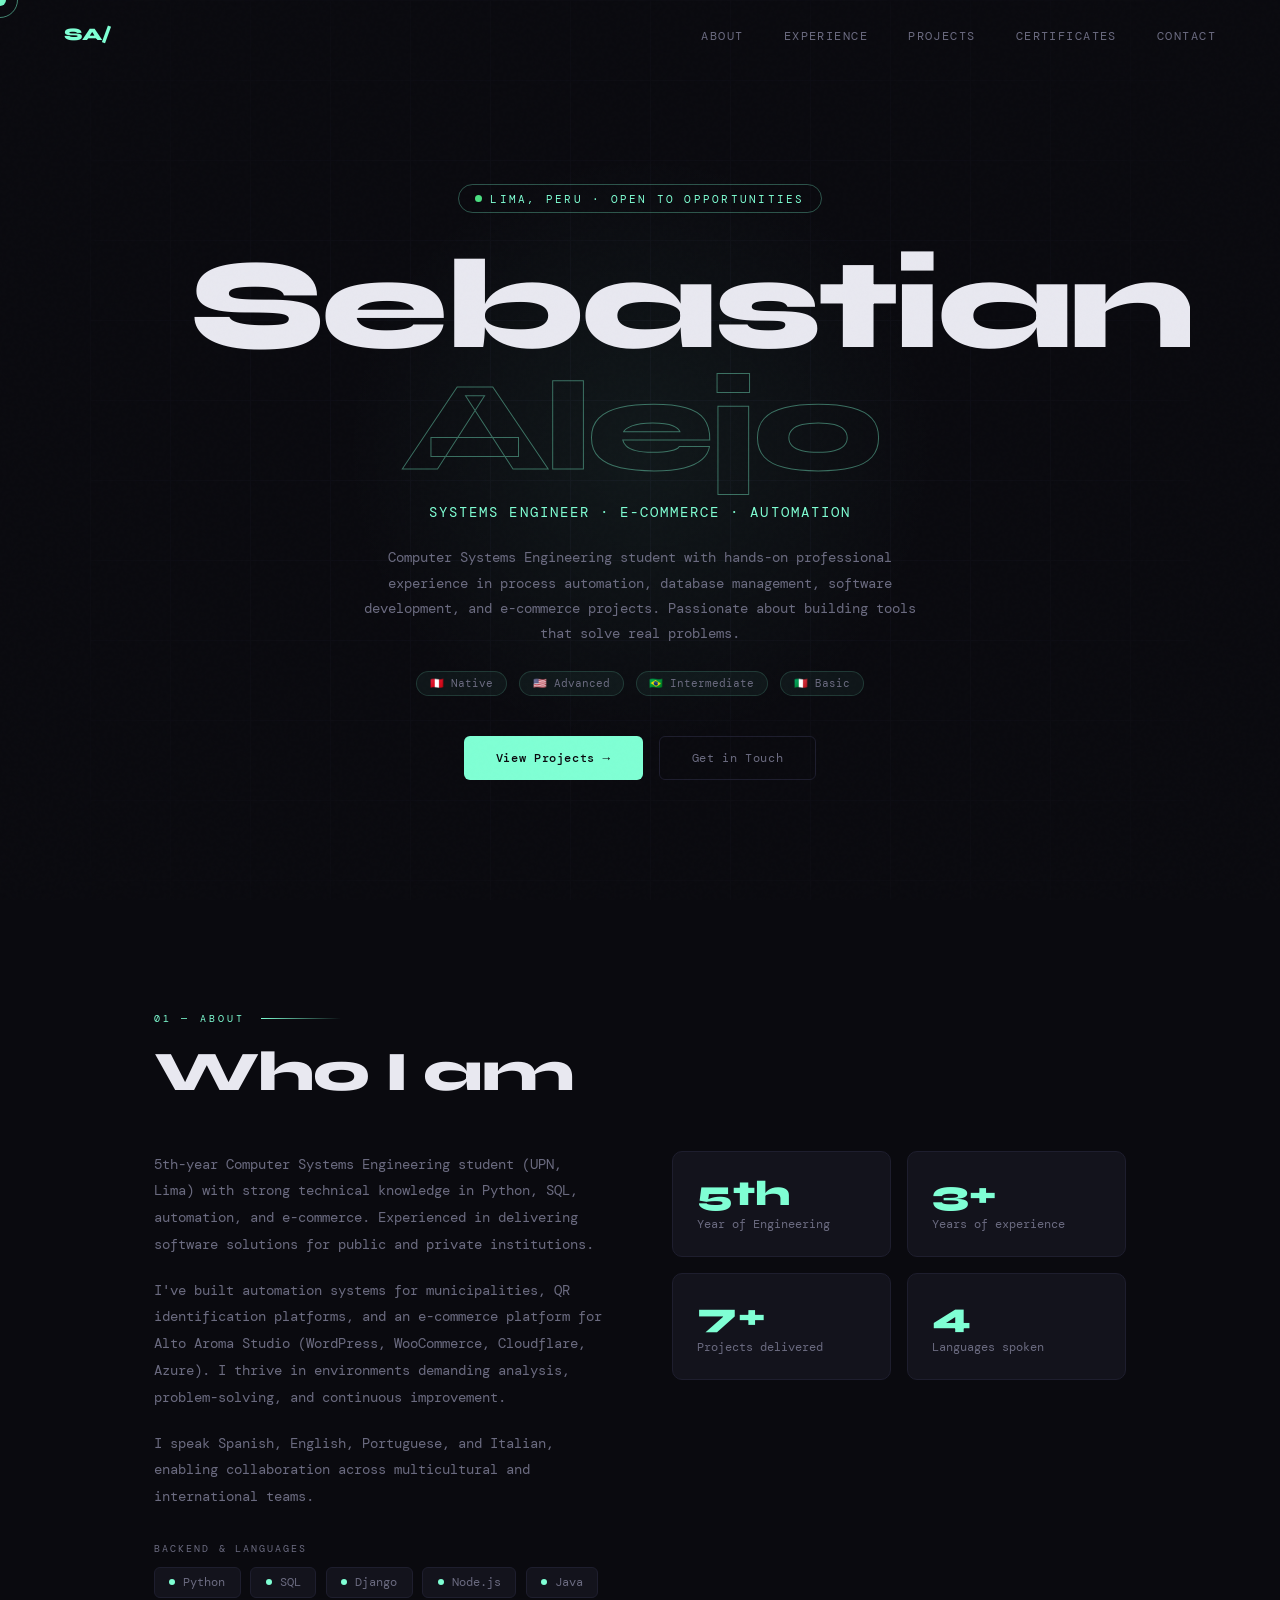
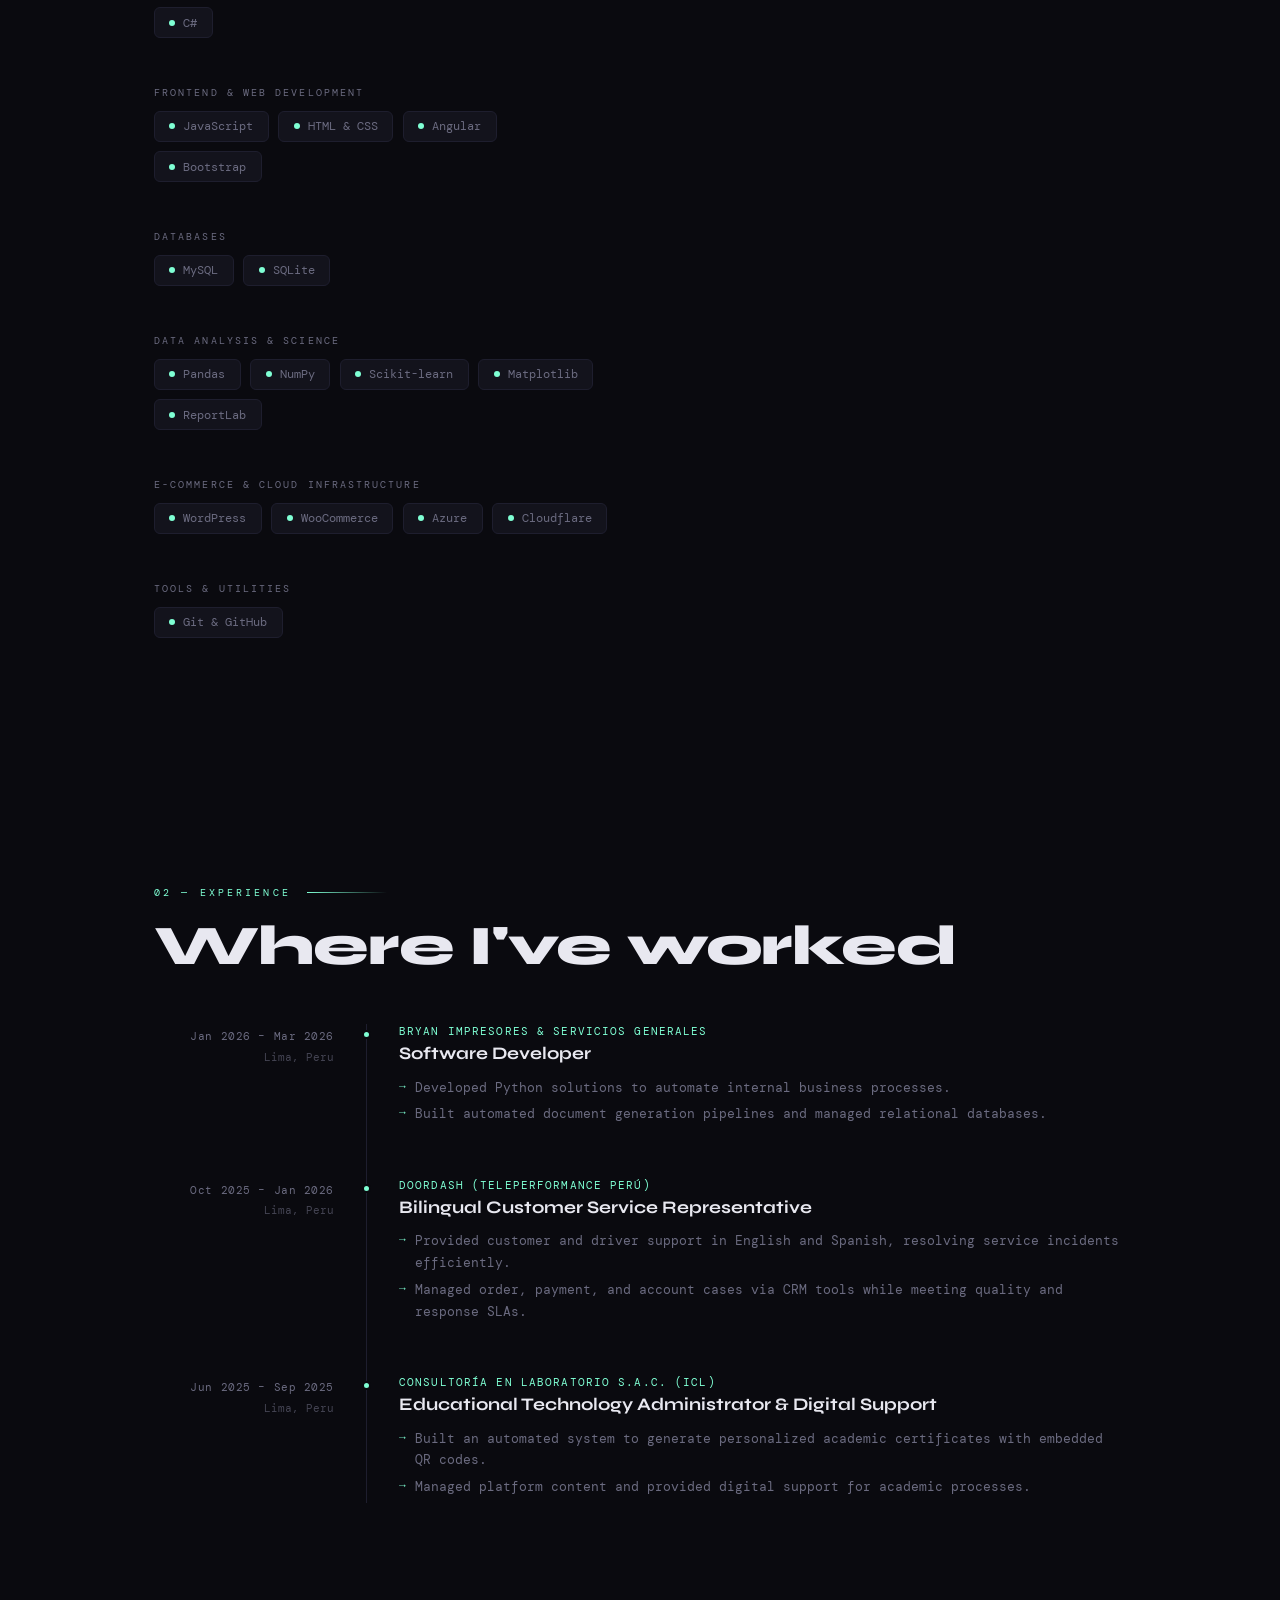
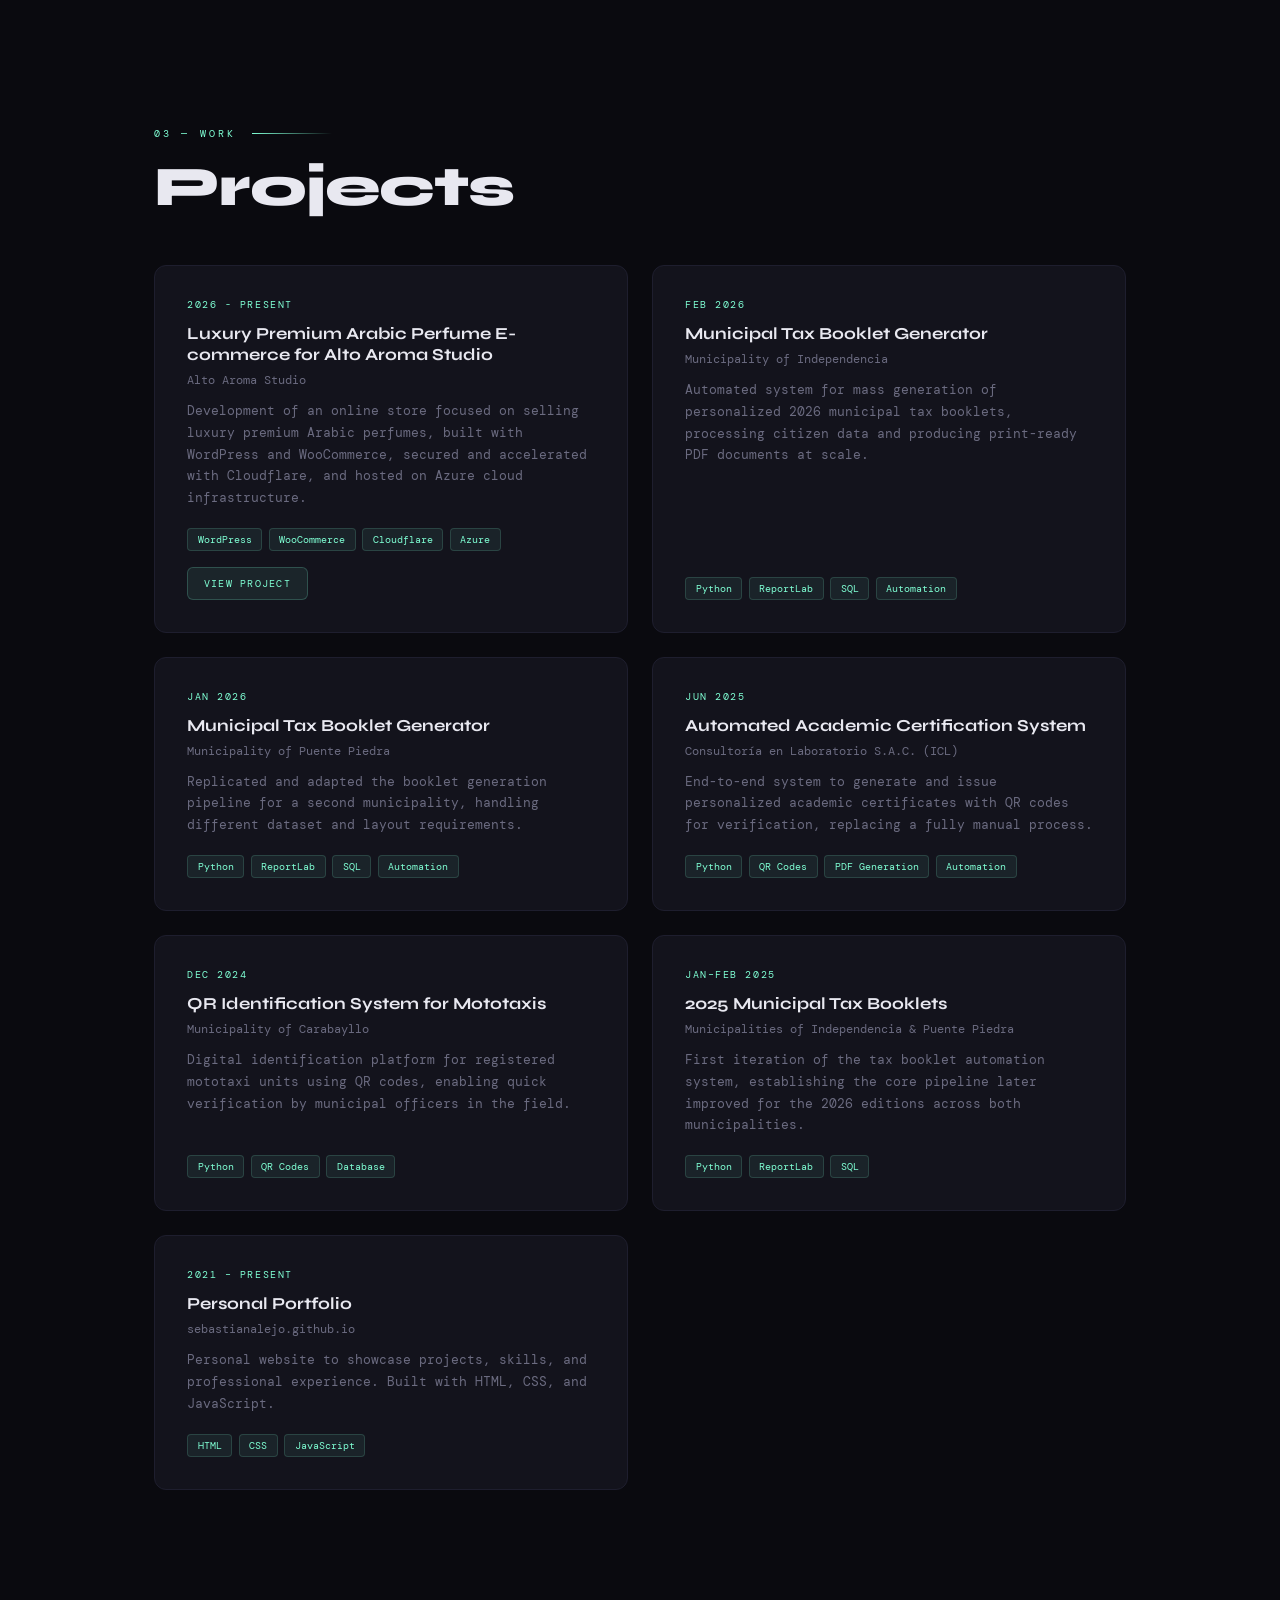
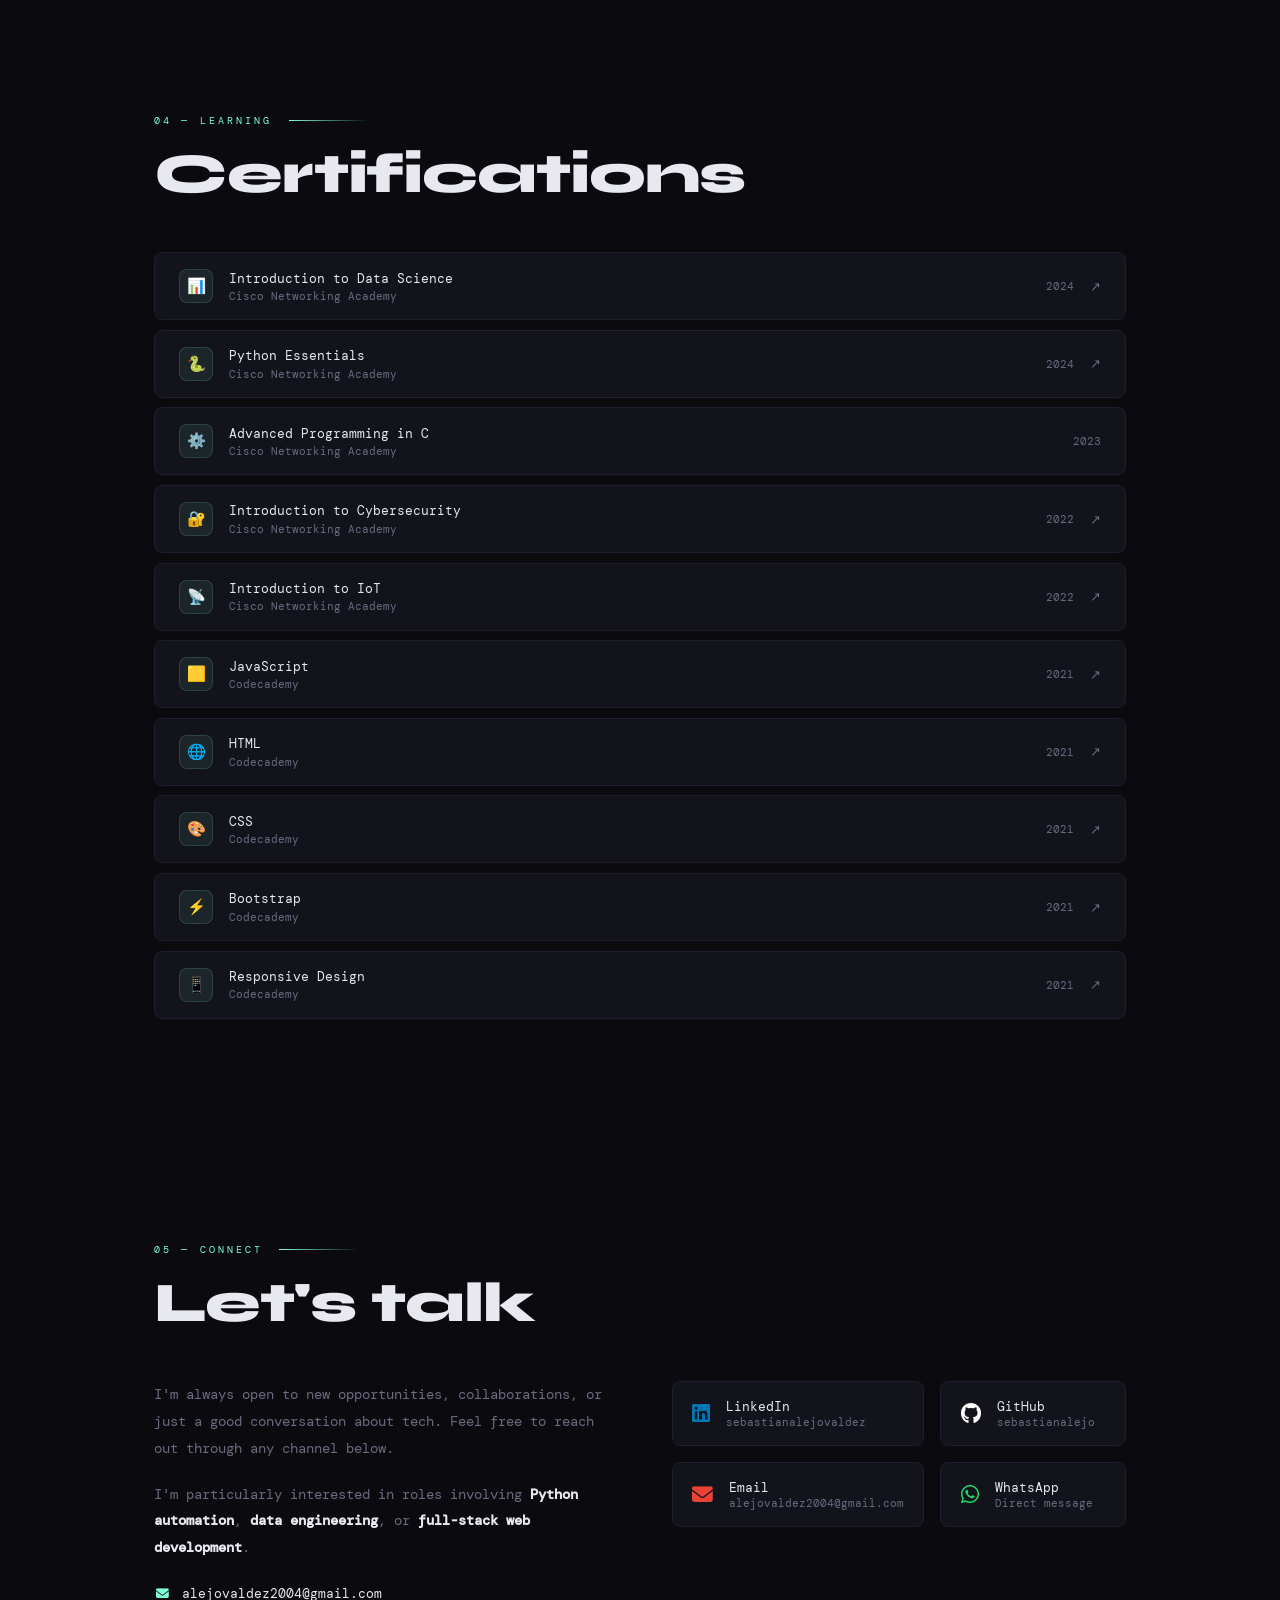
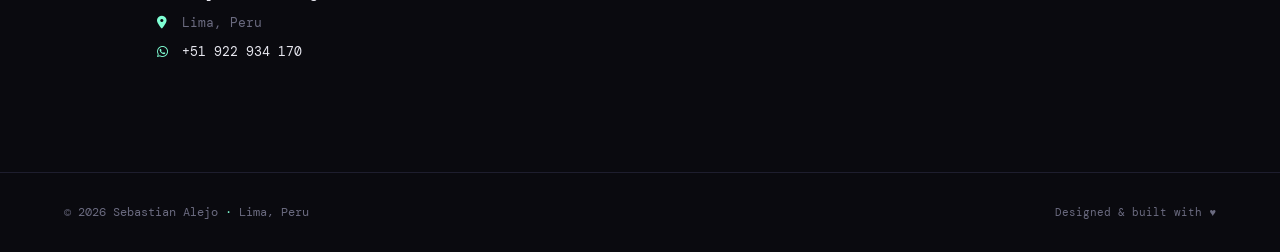
==== commit 4d5c66a7: "Improve bio and tech habilities" ====
--- a/en.html
+++ b/en.html
@@ -5,8 +5,10 @@
   <meta name="viewport" content="width=device-width, initial-scale=1.0" />
   <meta name="description" content="Sebastian Alejo — Systems Engineer student from Lima, Peru. Python, SQL, Automation, Web Development." />
   <title>Sebastian Alejo — Systems Engineer</title>
+  <link rel="icon" type="image/svg+xml" href="favicon.svg" />
   <link rel="preconnect" href="https://fonts.googleapis.com" />
   <link href="https://fonts.googleapis.com/css2?family=Syne:wght@400;700;800&family=DM+Mono:wght@300;400;500&display=swap" rel="stylesheet" />
+  <link rel="stylesheet" href="https://cdnjs.cloudflare.com/ajax/libs/font-awesome/6.4.0/css/all.min.css" />
   <link rel="stylesheet" href="style.css">
 </head>
 <body>
@@ -35,16 +37,16 @@
         Lima, Peru · Open to opportunities
       </div>
       <h1 class="hero-name">Sebastian<br/><span>Alejo</span></h1>
-      <p class="hero-role">Systems Engineer · Python · SQL · Automation</p>
+      <p class="hero-role">Systems Engineer · E-commerce · Automation</p>
       <p class="hero-desc">
         Computer Systems Engineering student with hands-on professional experience in process automation,
-        database management, and software development. Passionate about building tools that solve real problems.
+        database management, software development, and e-commerce projects. Passionate about building tools that solve real problems.
       </p>
       <div class="hero-langs">
-        <span class="lang-badge"><strong>ES</strong> Native</span>
-        <span class="lang-badge"><strong>EN</strong> Advanced</span>
-        <span class="lang-badge"><strong>PT</strong> Intermediate</span>
-        <span class="lang-badge"><strong>IT</strong> Basic</span>
+        <span class="lang-badge"><strong>🇵🇪</strong> Native</span>
+        <span class="lang-badge"><strong>🇺🇸</strong> Advanced</span>
+        <span class="lang-badge"><strong>🇧🇷</strong> Intermediate</span>
+        <span class="lang-badge"><strong>🇮🇹</strong> Basic</span>
       </div>
       <div class="hero-cta">
         <a href="#projects" class="btn btn-primary">View Projects →</a>
@@ -60,41 +62,60 @@
       <h2 class="section-title">Who I am</h2>
       <div class="about-grid">
         <div class="about-text">
-          <p>I'm a <strong>5th-year Computer Systems Engineering student</strong> at Universidad Privada del Norte, Lima. I combine strong technical knowledge in Python, SQL, and automation with real-world professional experience delivering software solutions for public and private institutions.</p>
-          <p>I've built automation systems that generated thousands of personalized documents for municipalities, created QR-based identification platforms, and provided bilingual technical support for an international company. I thrive in environments that demand analysis, problem-solving, and continuous improvement.</p>
-          <p>Beyond engineering, I speak <strong>four languages</strong> — Spanish, English, Portuguese, and Italian — which helps me collaborate across multicultural and international teams.</p>
+          <p>5th-year Computer Systems Engineering student (UPN, Lima) with strong technical knowledge in Python, SQL, automation, and e-commerce. Experienced in delivering software solutions for public and private institutions.</p>
+          <p>I've built automation systems for municipalities, QR identification platforms, and an e-commerce platform for Alto Aroma Studio (WordPress, WooCommerce, Cloudflare, Azure). I thrive in environments demanding analysis, problem-solving, and continuous improvement.</p>
+          <p>I speak Spanish, English, Portuguese, and Italian, enabling collaboration across multicultural and international teams.</p>
 
           <div style="margin-top:2rem; display:flex; flex-direction:column; gap:1.5rem;">
             <div class="skills-block">
-              <div class="skills-block-title">Programming Languages</div>
+              <div class="skills-block-title">Backend & Languages</div>
               <div class="skills-grid">
                 <div class="skill-tag"><div class="skill-dot"></div>Python</div>
                 <div class="skill-tag"><div class="skill-dot"></div>SQL</div>
+                <div class="skill-tag"><div class="skill-dot"></div>Django</div>
+                <div class="skill-tag"><div class="skill-dot"></div>Node.js</div>
                 <div class="skill-tag"><div class="skill-dot"></div>Java</div>
                 <div class="skill-tag"><div class="skill-dot"></div>C#</div>
+              </div>
+            </div>
+            <div class="skills-block">
+              <div class="skills-block-title">Frontend & Web Development</div>
+              <div class="skills-grid">
                 <div class="skill-tag"><div class="skill-dot"></div>JavaScript</div>
-              </div>
-            </div>
-            <div class="skills-block">
-              <div class="skills-block-title">Data & Databases</div>
+                <div class="skill-tag"><div class="skill-dot"></div>HTML & CSS</div>
+                <div class="skill-tag"><div class="skill-dot"></div>Angular</div>
+                <div class="skill-tag"><div class="skill-dot"></div>Bootstrap</div>
+              </div>
+            </div>
+            <div class="skills-block">
+              <div class="skills-block-title">Databases</div>
+              <div class="skills-grid">
+                <div class="skill-tag"><div class="skill-dot"></div>MySQL</div>
+                <div class="skill-tag"><div class="skill-dot"></div>SQLite</div>
+              </div>
+            </div>
+            <div class="skills-block">
+              <div class="skills-block-title">Data Analysis & Science</div>
               <div class="skills-grid">
                 <div class="skill-tag"><div class="skill-dot"></div>Pandas</div>
                 <div class="skill-tag"><div class="skill-dot"></div>NumPy</div>
                 <div class="skill-tag"><div class="skill-dot"></div>Scikit-learn</div>
                 <div class="skill-tag"><div class="skill-dot"></div>Matplotlib</div>
-                <div class="skill-tag"><div class="skill-dot"></div>MySQL</div>
-                <div class="skill-tag"><div class="skill-dot"></div>SQLite</div>
                 <div class="skill-tag"><div class="skill-dot"></div>ReportLab</div>
               </div>
             </div>
             <div class="skills-block">
-              <div class="skills-block-title">Web Development</div>
-              <div class="skills-grid">
-                <div class="skill-tag"><div class="skill-dot"></div>Django</div>
-                <div class="skill-tag"><div class="skill-dot"></div>Angular</div>
-                <div class="skill-tag"><div class="skill-dot"></div>Node.js</div>
-                <div class="skill-tag"><div class="skill-dot"></div>HTML & CSS</div>
-                <div class="skill-tag"><div class="skill-dot"></div>Bootstrap</div>
+              <div class="skills-block-title">E-commerce & Cloud Infrastructure</div>
+              <div class="skills-grid">
+                <div class="skill-tag"><div class="skill-dot"></div>WordPress</div>
+                <div class="skill-tag"><div class="skill-dot"></div>WooCommerce</div>
+                <div class="skill-tag"><div class="skill-dot"></div>Azure</div>
+                <div class="skill-tag"><div class="skill-dot"></div>Cloudflare</div>
+              </div>
+            </div>
+            <div class="skills-block">
+              <div class="skills-block-title">Tools & Utilities</div>
+              <div class="skills-grid">
                 <div class="skill-tag"><div class="skill-dot"></div>Git & GitHub</div>
               </div>
             </div>
@@ -110,7 +131,7 @@
             <div class="stat-label">Years of experience</div>
           </div>
           <div class="stat-card">
-            <div class="stat-number">6+</div>
+            <div class="stat-number">7+</div>
             <div class="stat-label">Projects delivered</div>
           </div>
           <div class="stat-card">
@@ -184,6 +205,15 @@
       <div class="section-label">03 — Work</div>
       <h2 class="section-title">Projects</h2>
       <div class="projects-grid">
+
+        <div class="project-card">
+          <div class="project-year">2026 - Present</div>
+          <h3 class="project-title">Luxury Premium Arabic Perfume E-commerce for Alto Aroma Studio</h3>
+          <p class="project-client">Alto Aroma Studio</p>
+          <p class="project-desc">Development of an online store focused on selling luxury premium Arabic perfumes, built with WordPress and WooCommerce, secured and accelerated with Cloudflare, and hosted on Azure cloud infrastructure.</p>
+          <div class="project-tags"><span class="project-tag">WordPress</span><span class="project-tag">WooCommerce</span><span class="project-tag">Cloudflare</span><span class="project-tag">Azure</span></div>
+          <a href="https://www.altoaroma.studio" target="_blank" rel="noopener noreferrer" class="project-link-btn">View project</a>
+        </div>
 
         <div class="project-card">
           <div class="project-year">Feb 2026</div>
@@ -298,34 +328,34 @@
           <p>I'm particularly interested in roles involving <strong style="color:var(--text)">Python automation</strong>, <strong style="color:var(--text)">data engineering</strong>, or <strong style="color:var(--text)">full-stack web development</strong>.</p>
           <div class="contact-info">
             <div class="contact-row">
-              <span class="contact-icon">✉</span>
+              <span class="contact-icon"><i class="fas fa-envelope"></i></span>
               <a href="mailto:alejovaldez2004@gmail.com">alejovaldez2004@gmail.com</a>
             </div>
             <div class="contact-row">
-              <span class="contact-icon">📍</span>
+              <span class="contact-icon"><i class="fas fa-map-marker-alt"></i></span>
               <span>Lima, Peru</span>
             </div>
             <div class="contact-row">
-              <span class="contact-icon">📞</span>
+              <span class="contact-icon"><i class="fab fa-whatsapp"></i></span>
               <a href="https://api.whatsapp.com/send?phone=51922934170" target="_blank">+51 922 934 170</a>
             </div>
           </div>
         </div>
         <div class="socials-grid">
           <a href="https://www.linkedin.com/in/sebastianalejovaldez" target="_blank" class="social-card">
-            <div class="social-icon">💼</div>
+            <div class="social-icon"><i class="fab fa-linkedin"></i></div>
             <div><div class="social-name">LinkedIn</div><div class="social-handle">sebastianalejovaldez</div></div>
           </a>
           <a href="https://github.com/sebastianalejo" target="_blank" class="social-card">
-            <div class="social-icon">🐙</div>
+            <div class="social-icon"><i class="fab fa-github"></i></div>
             <div><div class="social-name">GitHub</div><div class="social-handle">sebastianalejo</div></div>
           </a>
           <a href="mailto:alejovaldez2004@gmail.com" class="social-card">
-            <div class="social-icon">✉️</div>
+            <div class="social-icon"><i class="fas fa-envelope"></i></div>
             <div><div class="social-name">Email</div><div class="social-handle">alejovaldez2004@gmail.com</div></div>
           </a>
           <a href="https://api.whatsapp.com/send?phone=51922934170" target="_blank" class="social-card">
-            <div class="social-icon">💬</div>
+            <div class="social-icon"><i class="fab fa-whatsapp"></i></div>
             <div><div class="social-name">WhatsApp</div><div class="social-handle">Direct message</div></div>
           </a>
         </div>
--- a/style.css
+++ b/style.css
@@ -115,7 +115,10 @@
       background: rgba(127,255,212,0.05); border: 1px solid rgba(127,255,212,0.15);
       border-radius: 999px; color: var(--muted);
     }
-    .lang-badge strong { color: var(--accent); }
+    .lang-badge strong {
+      color: var(--accent);
+      font-family: "Segoe UI Emoji", "Apple Color Emoji", "Noto Color Emoji", sans-serif;
+    }
     .hero-cta {
       display: flex; gap: 1rem; justify-content: center; flex-wrap: wrap;
       opacity: 0; animation: fadeUp 0.6s 0.8s forwards;
@@ -153,9 +156,21 @@
     }
 
     .about-grid { display: grid; grid-template-columns: 1fr 1fr; gap: 4rem; align-items: start; }
+    .about-photo-wrap { margin-bottom: 1.4rem; }
+    .about-photo {
+      width: min(100%, 420px);
+      height: auto;
+      border-radius: 12px;
+      border: 1px solid var(--border);
+      box-shadow: 0 16px 38px rgba(0,0,0,0.3);
+      display: block;
+      object-fit: cover;
+    }
     .about-text p { color: var(--muted); line-height: 1.9; font-size: 0.88rem; margin-bottom: 1.2rem; }
     .about-text p strong { color: var(--text); font-weight: 500; }
     .about-stats { display: grid; grid-template-columns: 1fr 1fr; gap: 1rem; }
+    .about-stats .about-photo-wrap { grid-column: 1 / -1; margin-bottom: 0.2rem; }
+    .about-stats .about-photo { width: 100%; max-width: 100%; }
     .stat-card { background: var(--card); border: 1px solid var(--border); border-radius: 10px; padding: 1.5rem; transition: border-color 0.2s, transform 0.2s; }
     .stat-card:hover { border-color: rgba(127,255,212,0.3); transform: translateY(-3px); }
     .stat-number { font-family: 'Syne', sans-serif; font-size: 2.2rem; font-weight: 800; color: var(--accent); line-height: 1; margin-bottom: 0.4rem; }
@@ -206,6 +221,30 @@
     .project-title { font-family: 'Syne', sans-serif; font-size: 1.05rem; font-weight: 700; margin-bottom: 0.5rem; }
     .project-client { font-size: 0.72rem; color: var(--muted); margin-bottom: 0.75rem; }
     .project-desc { font-size: 0.8rem; color: var(--muted); line-height: 1.7; flex: 1; margin-bottom: 1.2rem; }
+    .project-link-btn {
+      display: inline-flex;
+      align-items: center;
+      justify-content: center;
+      align-self: flex-start;
+      margin: 1rem 0 0;
+      padding: 0.55rem 1rem;
+      font-size: 0.65rem;
+      letter-spacing: 0.12em;
+      text-transform: uppercase;
+      text-decoration: none;
+      color: var(--accent);
+      background: rgba(127,255,212,0.08);
+      border: 1px solid rgba(127,255,212,0.2);
+      border-radius: 6px;
+      transition: all 0.2s;
+    }
+    .project-link-btn:hover {
+      color: #0a0a0f;
+      background: var(--accent);
+      border-color: var(--accent);
+      transform: translateY(-2px);
+      box-shadow: 0 8px 18px rgba(127,255,212,0.22);
+    }
     .project-tags { display: flex; flex-wrap: wrap; gap: 0.4rem; }
     .project-tag { font-size: 0.65rem; padding: 0.25rem 0.6rem; background: rgba(127,255,212,0.07); color: var(--accent); border-radius: 4px; border: 1px solid rgba(127,255,212,0.15); }
 
@@ -242,6 +281,12 @@
     .social-icon { font-size: 1.3rem; }
     .social-name { font-size: 0.8rem; }
     .social-handle { font-size: 0.68rem; color: var(--muted); }
+    
+    /* Social Network Brand Colors */
+    .socials-grid .social-card:nth-child(1) .social-icon { color: #0077B5; } /* LinkedIn */
+    .socials-grid .social-card:nth-child(2) .social-icon { color: #FFFFFF; } /* GitHub */
+    .socials-grid .social-card:nth-child(3) .social-icon { color: #EA4335; } /* Email */
+    .socials-grid .social-card:nth-child(4) .social-icon { color: #25D366; } /* WhatsApp */
 
     footer { border-top: 1px solid var(--border); padding: 2rem 4rem; display: flex; align-items: center; justify-content: space-between; }
     footer p { font-size: 0.72rem; color: var(--muted); }
@@ -274,4 +319,15 @@
     .timeline-left { text-align: left; }
     .socials-grid { grid-template-columns: 1fr; }
     footer { flex-direction: column; gap: 0.5rem; text-align: center; padding: 1.5rem; }
+    }
+
+    @media (max-height: 820px) and (min-width: 769px) {
+    .hero { padding: 6.25rem 3rem 2.5rem; }
+    .hero-tag { margin-bottom: 1.25rem; }
+    .hero-name { font-size: clamp(2.8rem, 8vw, 6rem); margin-bottom: 0.6rem; }
+    .hero-role { margin-bottom: 1rem; }
+    .hero-desc { font-size: 0.82rem; line-height: 1.65; margin: 0 auto 1rem; }
+    .hero-langs { margin-bottom: 1.4rem; }
+    .btn { padding: 0.7rem 1.6rem; }
+    .scroll-hint { display: none; }
     }
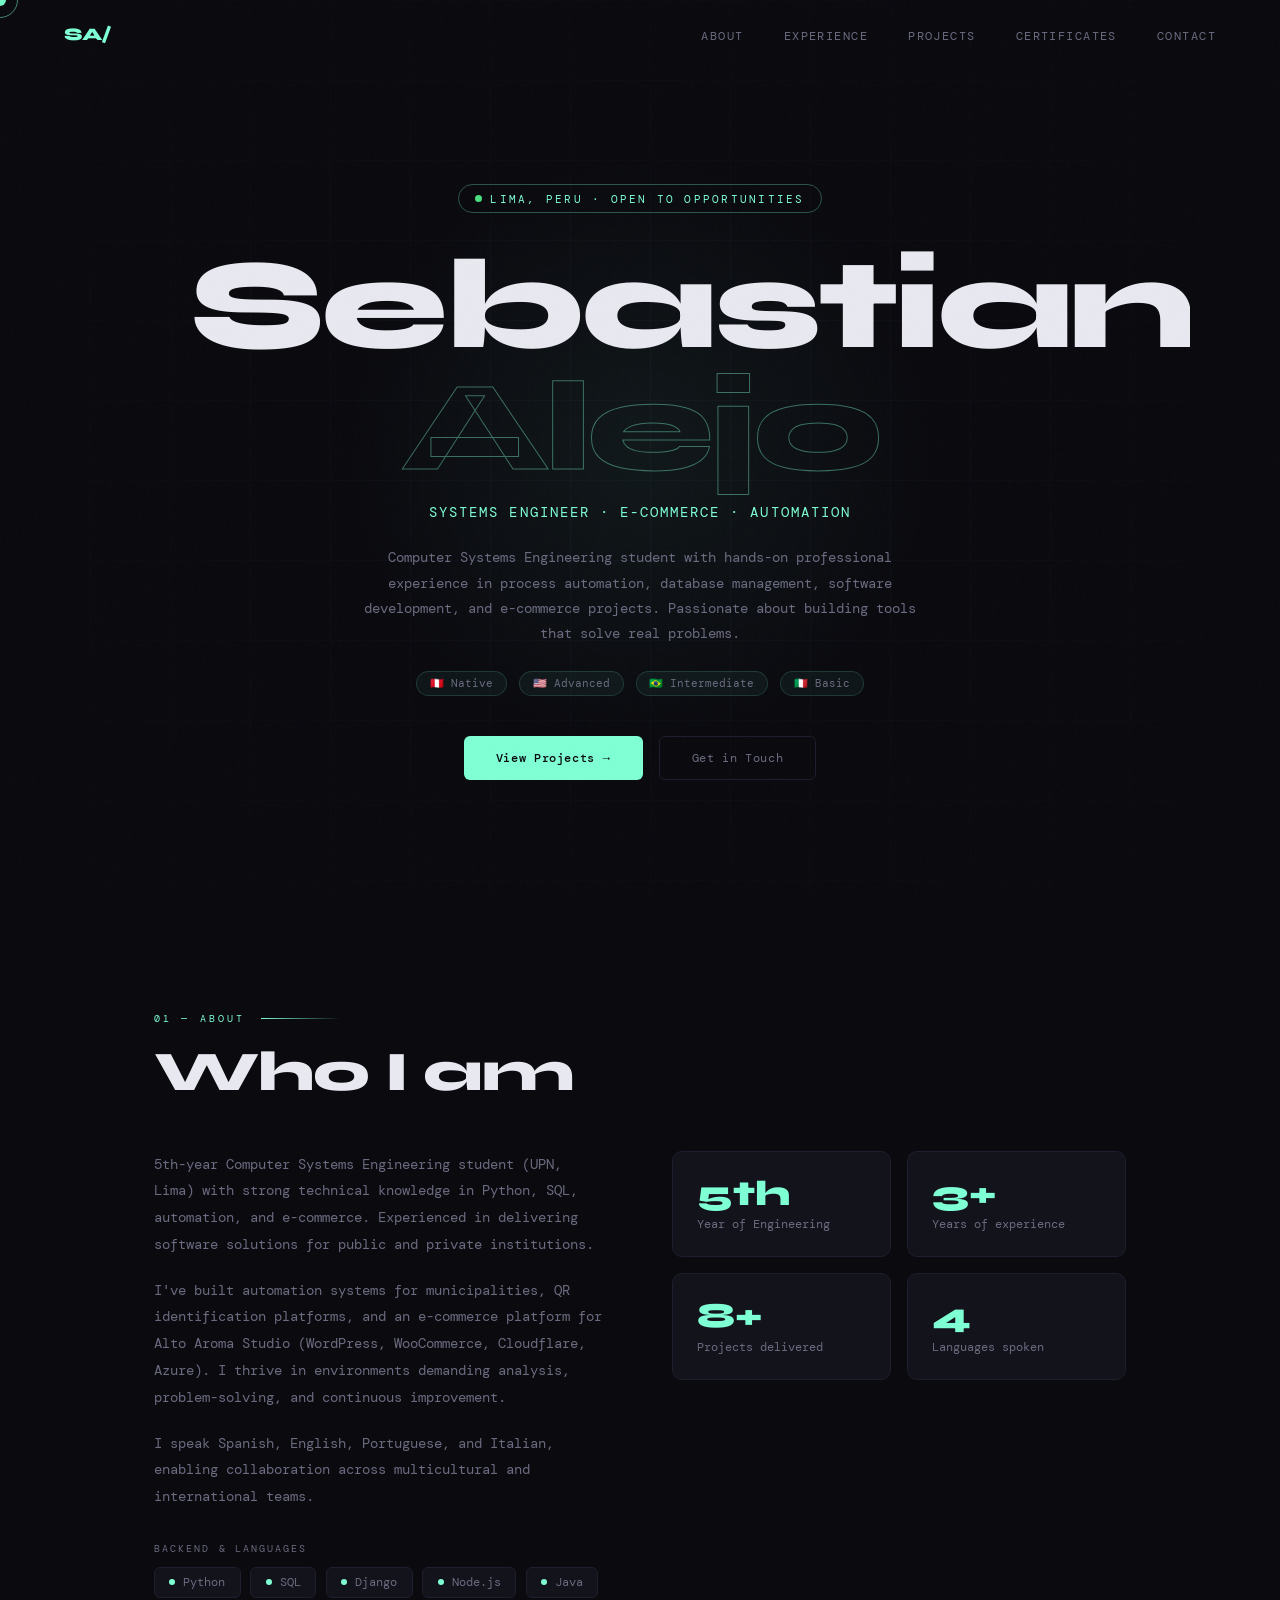
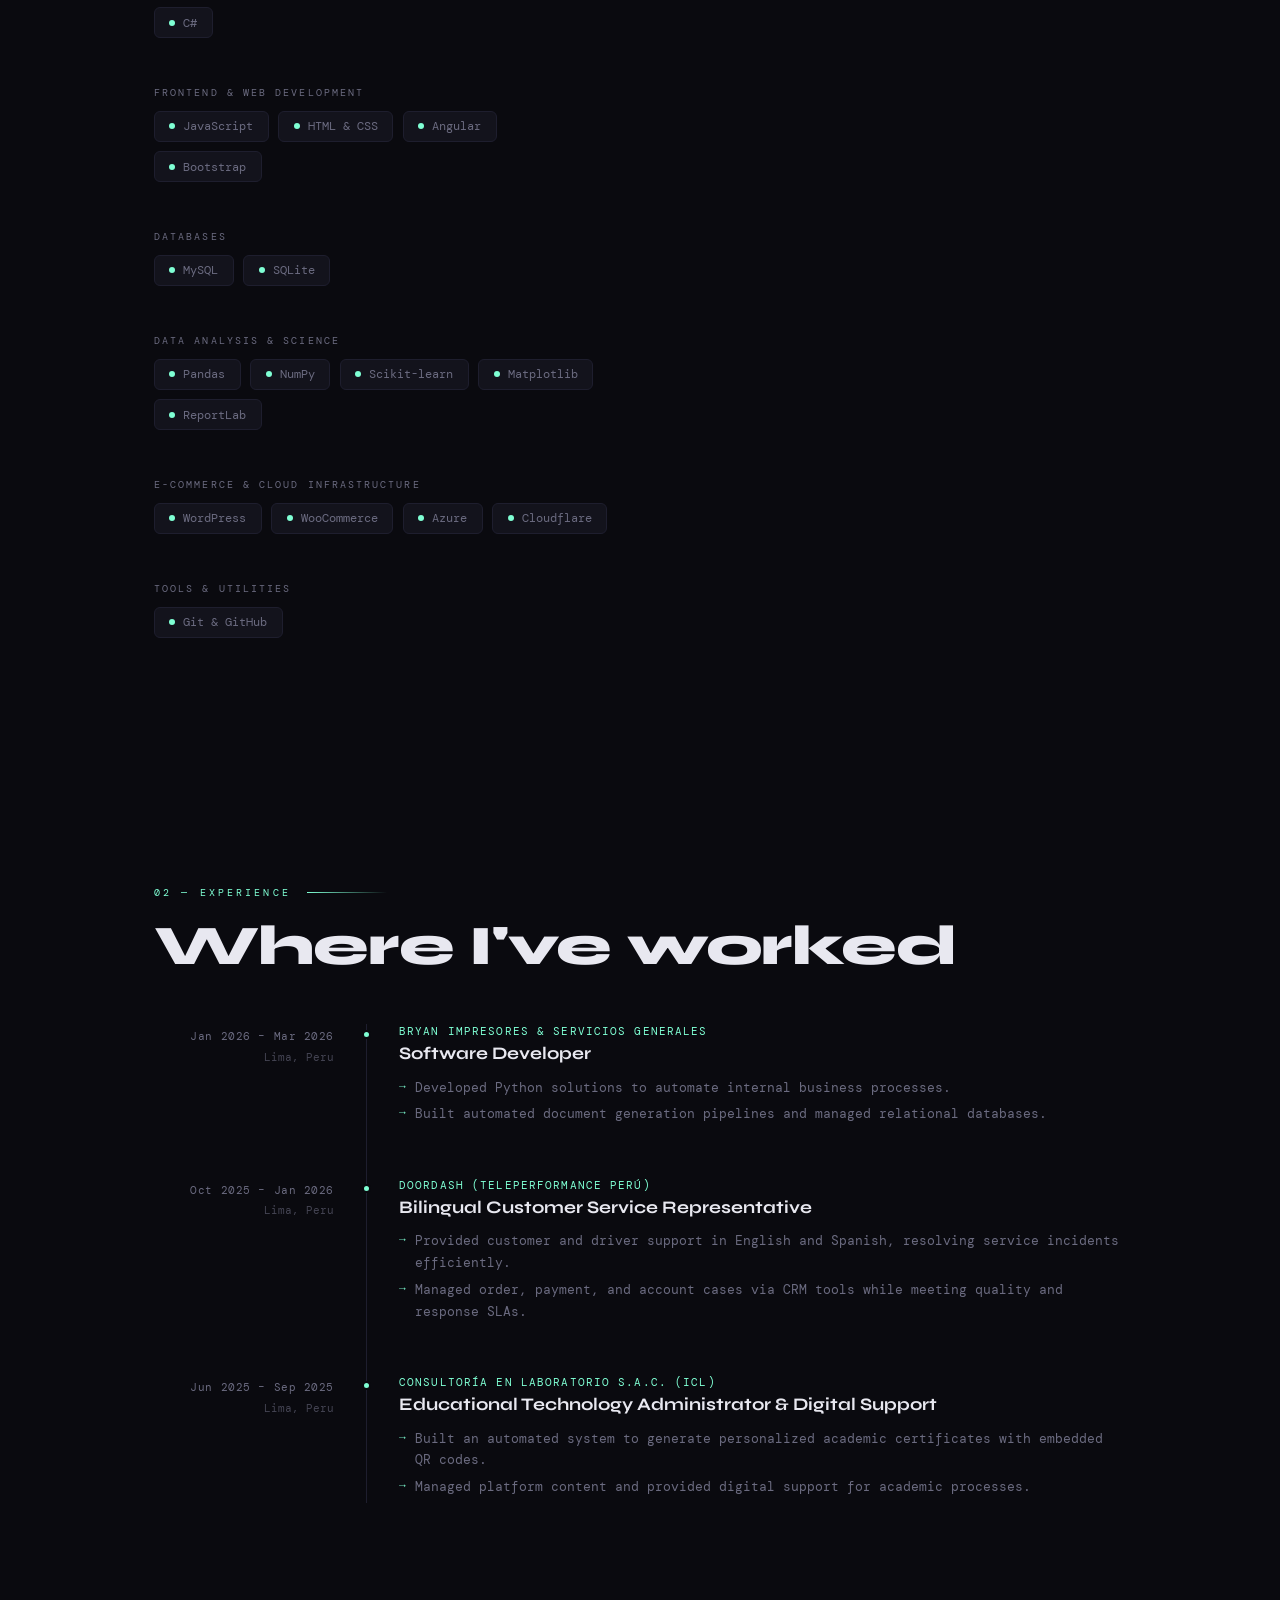
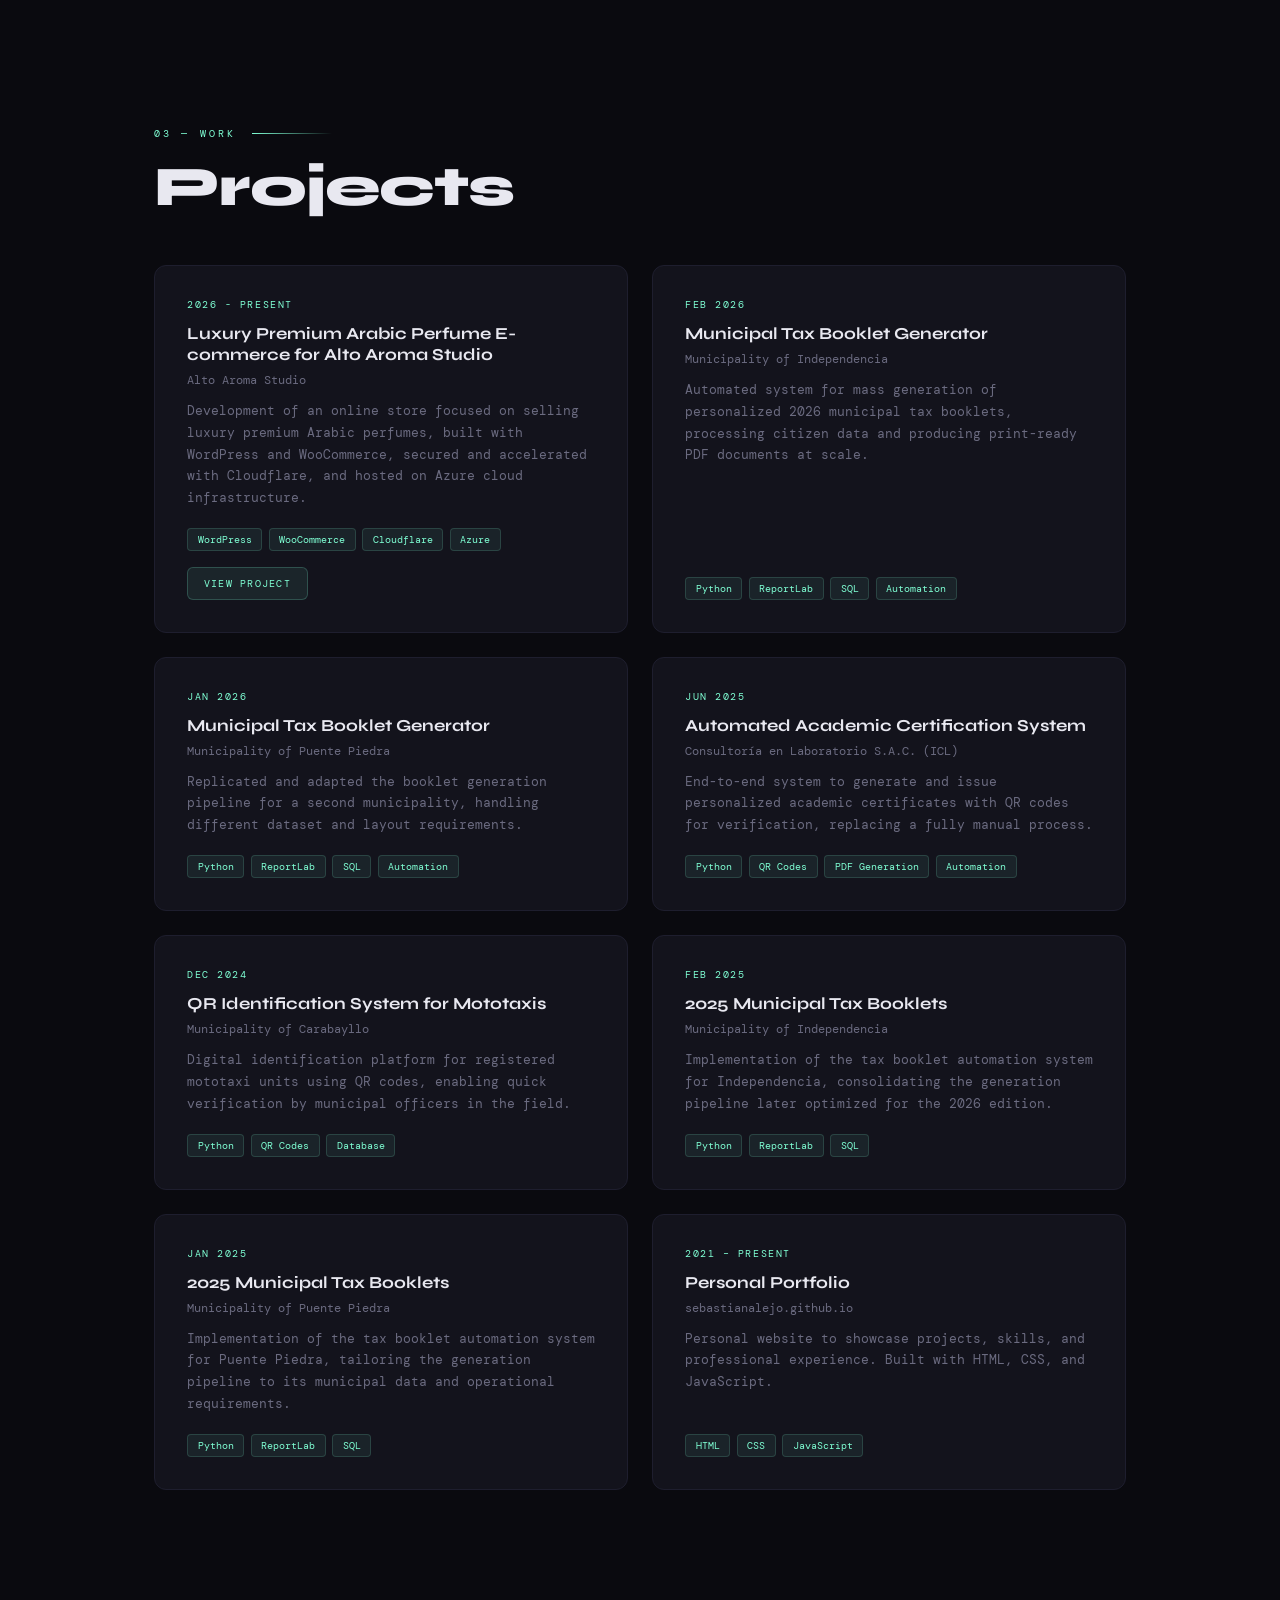
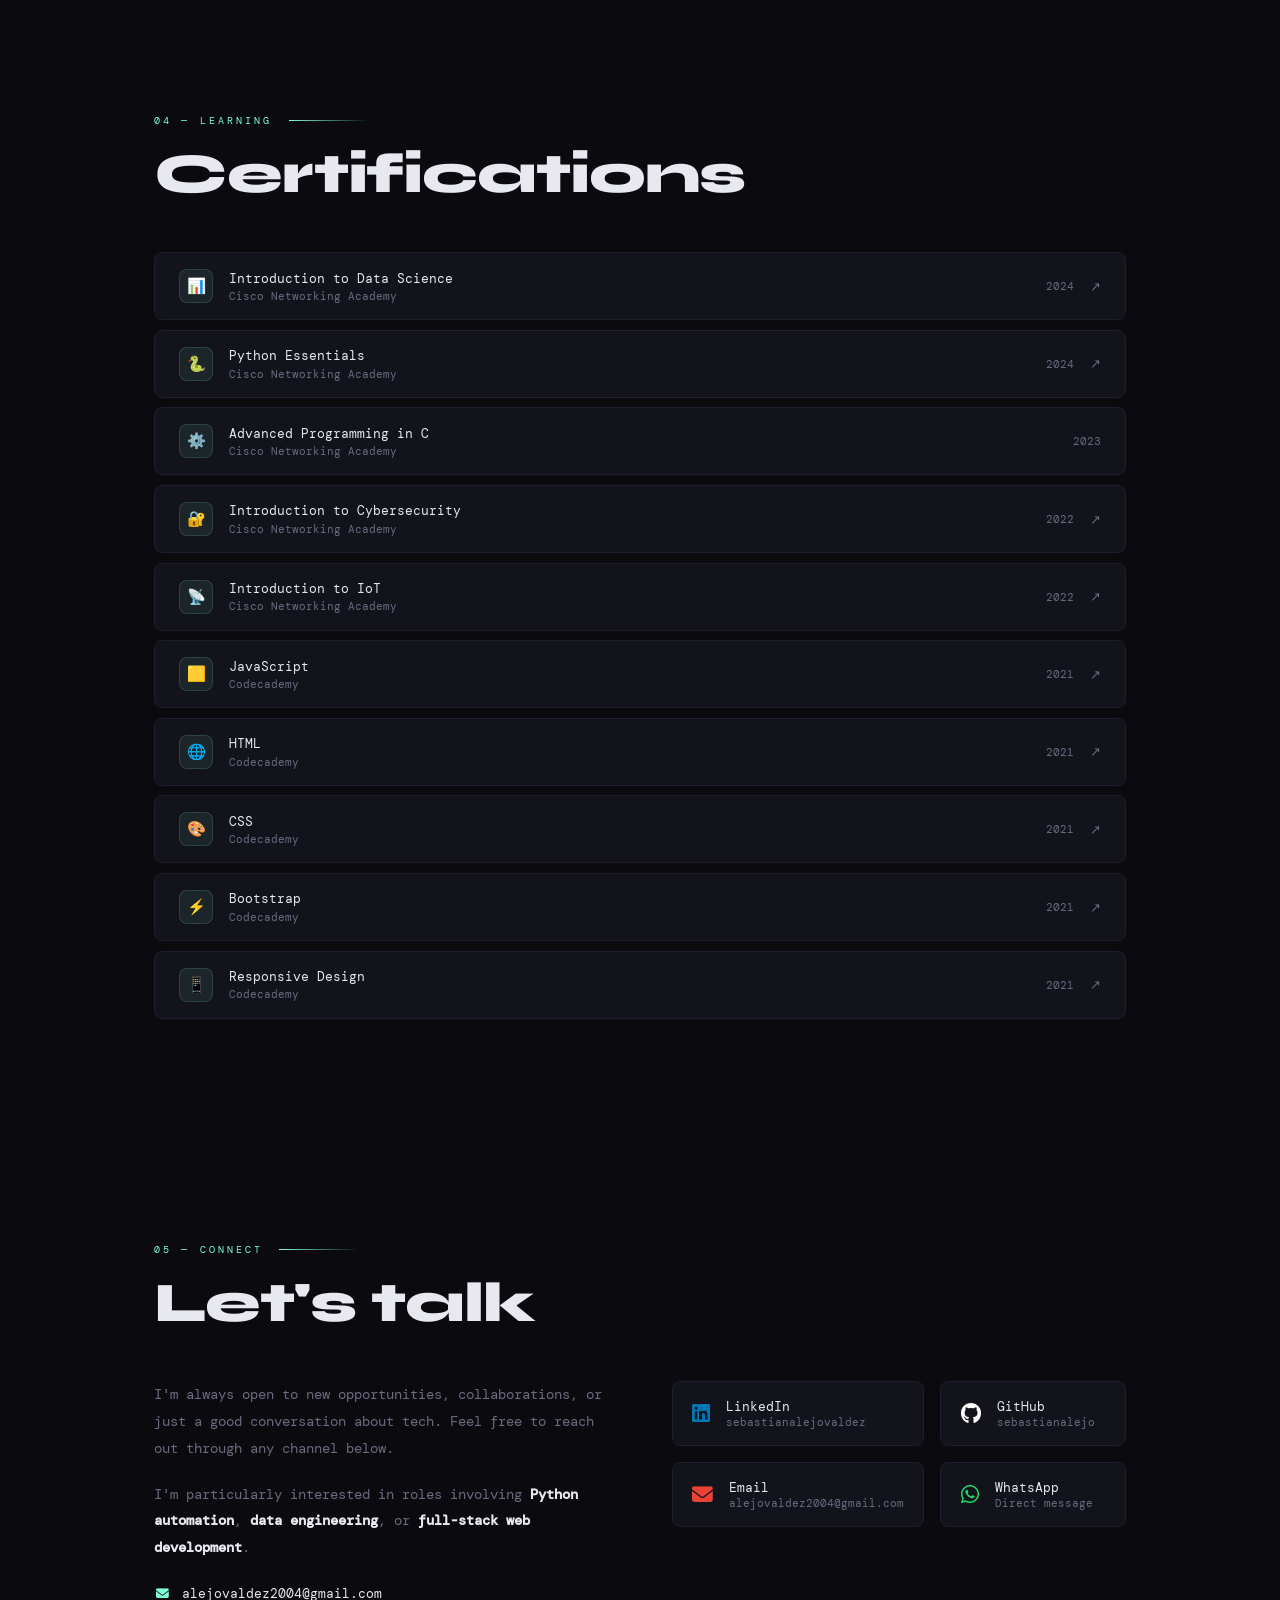
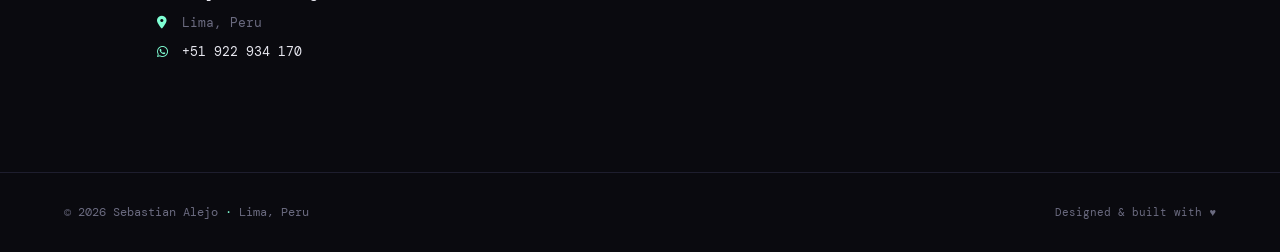
==== commit 6b2218d1: "Changes proyect info" ====
--- a/en.html
+++ b/en.html
@@ -131,7 +131,7 @@
             <div class="stat-label">Years of experience</div>
           </div>
           <div class="stat-card">
-            <div class="stat-number">7+</div>
+            <div class="stat-number">8+</div>
             <div class="stat-label">Projects delivered</div>
           </div>
           <div class="stat-card">
@@ -248,10 +248,18 @@
         </div>
 
         <div class="project-card">
-          <div class="project-year">Jan–Feb 2025</div>
+          <div class="project-year">Feb 2025</div>
           <h3 class="project-title">2025 Municipal Tax Booklets</h3>
-          <p class="project-client">Municipalities of Independencia & Puente Piedra</p>
-          <p class="project-desc">First iteration of the tax booklet automation system, establishing the core pipeline later improved for the 2026 editions across both municipalities.</p>
+          <p class="project-client">Municipality of Independencia</p>
+          <p class="project-desc">Implementation of the tax booklet automation system for Independencia, consolidating the generation pipeline later optimized for the 2026 edition.</p>
+          <div class="project-tags"><span class="project-tag">Python</span><span class="project-tag">ReportLab</span><span class="project-tag">SQL</span></div>
+        </div>
+
+        <div class="project-card">
+          <div class="project-year">Jan 2025</div>
+          <h3 class="project-title">2025 Municipal Tax Booklets</h3>
+          <p class="project-client">Municipality of Puente Piedra</p>
+          <p class="project-desc">Implementation of the tax booklet automation system for Puente Piedra, tailoring the generation pipeline to its municipal data and operational requirements.</p>
           <div class="project-tags"><span class="project-tag">Python</span><span class="project-tag">ReportLab</span><span class="project-tag">SQL</span></div>
         </div>
 
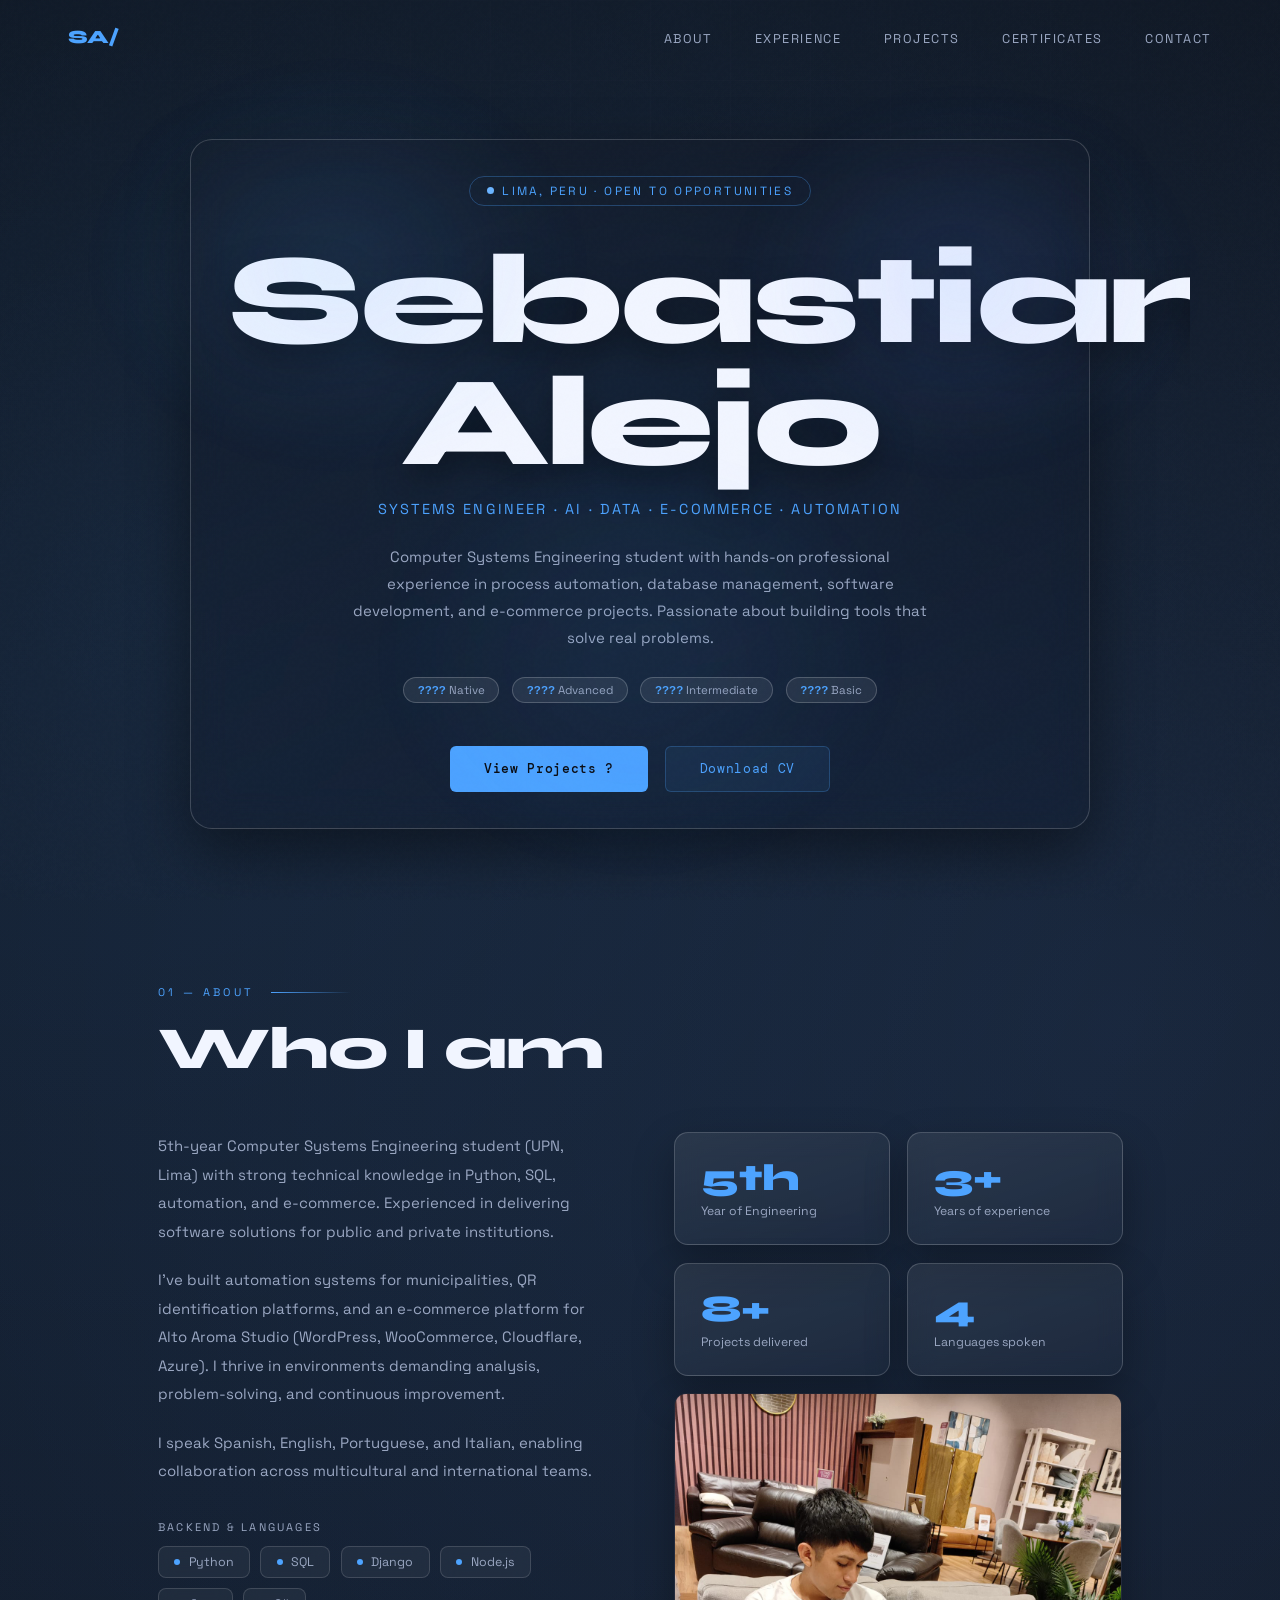
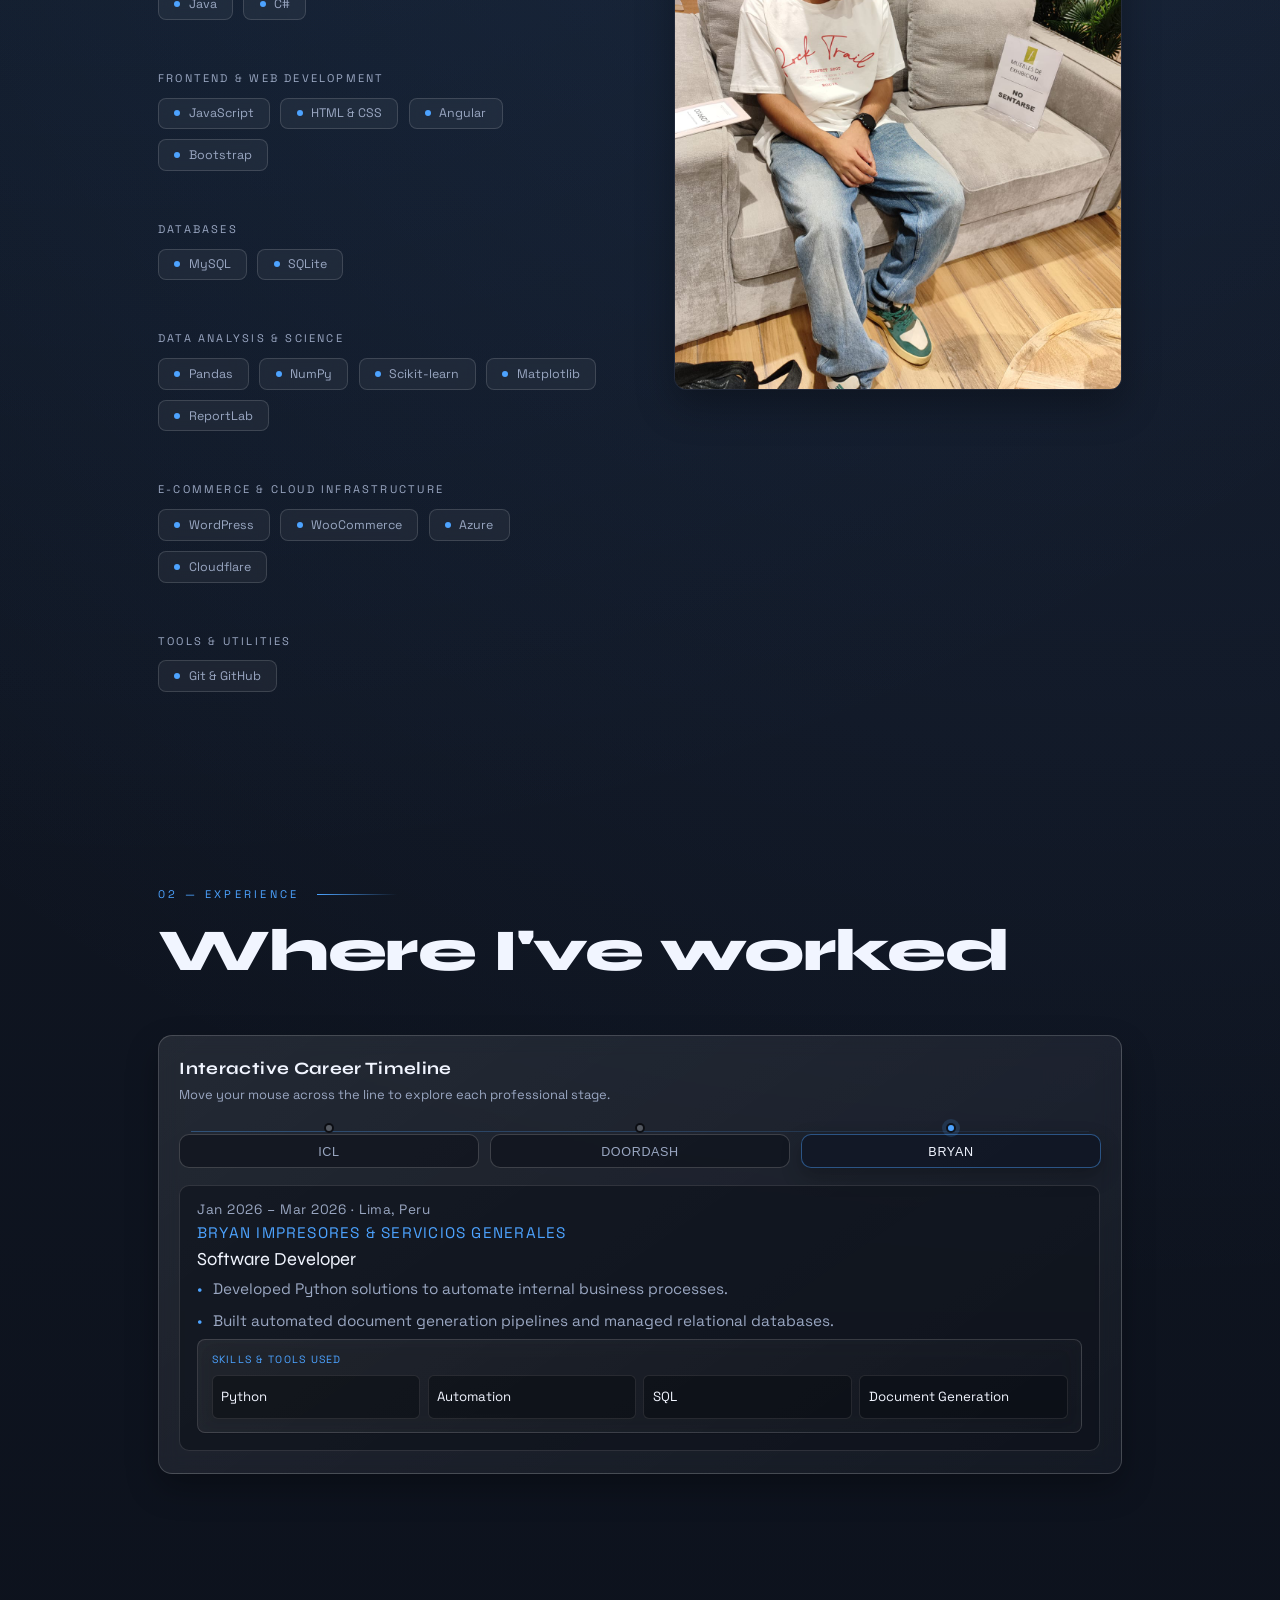
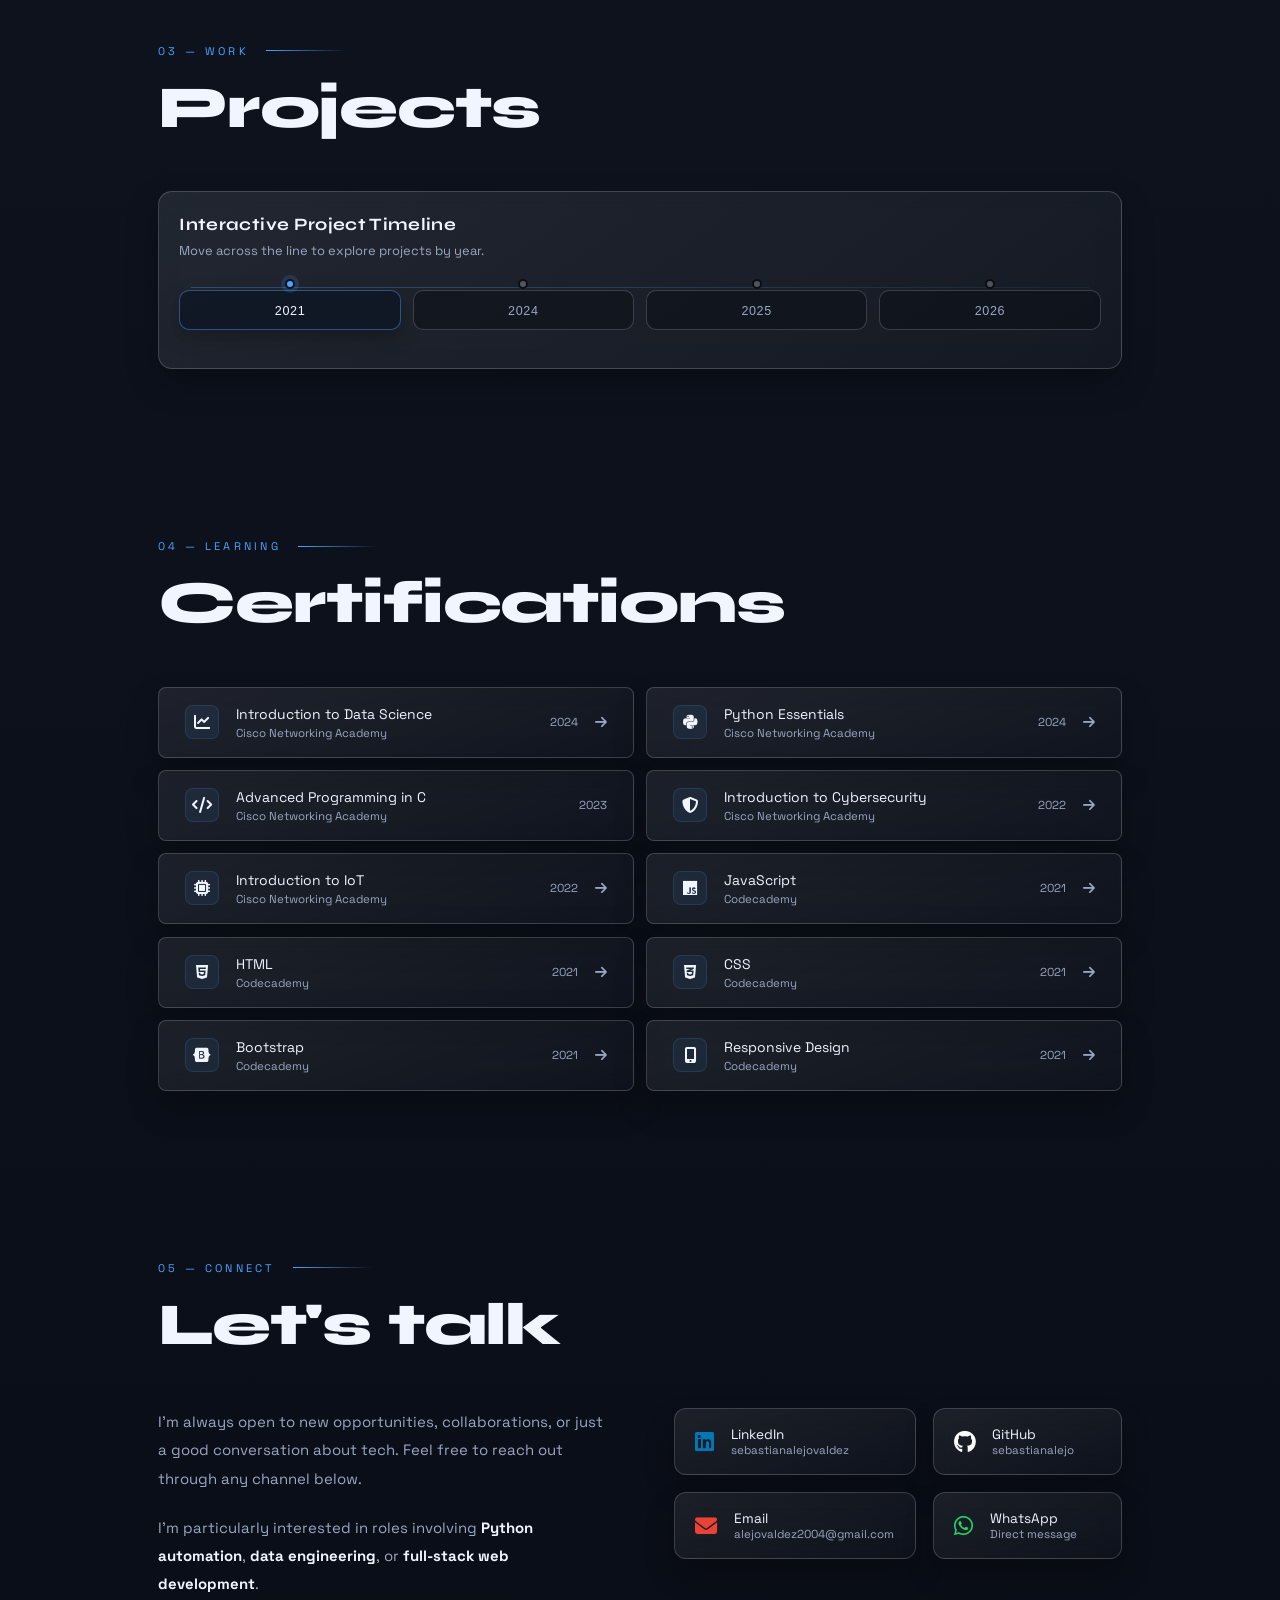
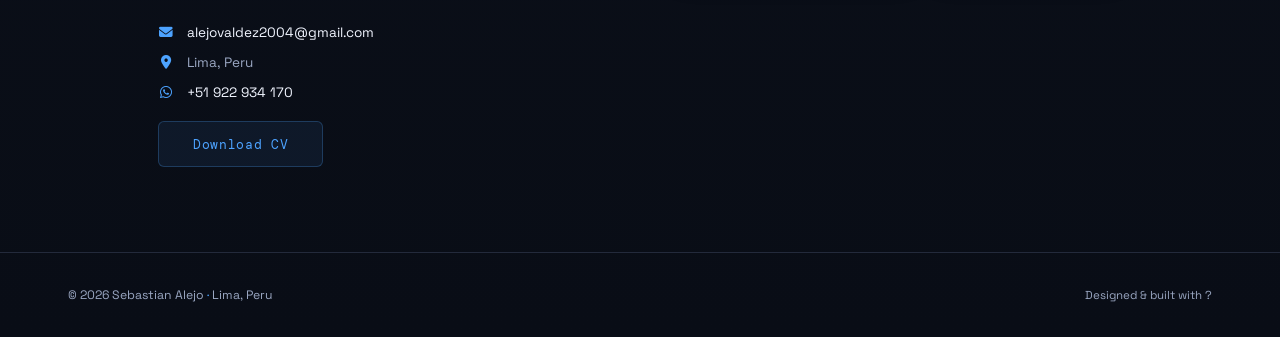
==== commit 8d967ba3: "Change All style" ====
--- a/en.html
+++ b/en.html
@@ -4,20 +4,67 @@
   <meta charset="UTF-8" />
   <meta name="viewport" content="width=device-width, initial-scale=1.0" />
   <meta name="description" content="Sebastian Alejo — Systems Engineer student from Lima, Peru. Python, SQL, Automation, Web Development." />
+  <link rel="canonical" href="https://sebastianalejo.github.io/en.html" />
+  <meta property="og:type" content="website" />
+  <meta property="og:locale" content="en_US" />
+  <meta property="og:site_name" content="Sebastian Alejo" />
+  <meta property="og:title" content="Sebastian Alejo — Systems Engineer" />
+  <meta property="og:description" content="Professional portfolio of Sebastian Alejo: Python automation, data engineering, e-commerce, and web development." />
+  <meta property="og:url" content="https://sebastianalejo.github.io/en.html" />
+  <meta property="og:image" content="https://sebastianalejo.github.io/imagen-foto-web.jpeg" />
+  <meta property="og:image:alt" content="Professional photo of Sebastian Alejo" />
+  <meta name="twitter:card" content="summary_large_image" />
+  <meta name="twitter:title" content="Sebastian Alejo — Systems Engineer" />
+  <meta name="twitter:description" content="Professional portfolio of Sebastian Alejo: Python automation, data engineering, e-commerce, and web development." />
+  <meta name="twitter:image" content="https://sebastianalejo.github.io/imagen-foto-web.jpeg" />
   <title>Sebastian Alejo — Systems Engineer</title>
   <link rel="icon" type="image/svg+xml" href="favicon.svg" />
   <link rel="preconnect" href="https://fonts.googleapis.com" />
-  <link href="https://fonts.googleapis.com/css2?family=Syne:wght@400;700;800&family=DM+Mono:wght@300;400;500&display=swap" rel="stylesheet" />
+  <link href="https://fonts.googleapis.com/css2?family=Syne:wght@400;700;800&family=DM+Mono:wght@300;400;500&family=Space+Grotesk:wght@400;500;600;700&display=swap" rel="stylesheet" />
   <link rel="stylesheet" href="https://cdnjs.cloudflare.com/ajax/libs/font-awesome/6.4.0/css/all.min.css" />
   <link rel="stylesheet" href="style.css">
+  <script type="application/ld+json">
+  {
+    "@context": "https://schema.org",
+    "@graph": [
+      {
+        "@type": "Person",
+        "@id": "https://sebastianalejo.github.io/#person",
+        "name": "Sebastian Alejo",
+        "url": "https://sebastianalejo.github.io/en.html",
+        "image": "https://sebastianalejo.github.io/imagen-foto-web.jpeg",
+        "jobTitle": "Computer Systems Engineering Student",
+        "address": {
+          "@type": "PostalAddress",
+          "addressLocality": "Lima",
+          "addressCountry": "PE"
+        },
+        "email": "mailto:alejovaldez2004@gmail.com",
+        "sameAs": [
+          "https://www.linkedin.com/in/sebastianalejovaldez",
+          "https://github.com/sebastianalejo"
+        ],
+        "knowsLanguage": ["es", "en", "pt", "it"],
+        "knowsAbout": ["Python", "SQL", "Automation", "E-commerce", "Web Development"]
+      },
+      {
+        "@type": "CollectionPage",
+        "@id": "https://sebastianalejo.github.io/en.html#portfolio",
+        "name": "Sebastian Alejo professional portfolio",
+        "url": "https://sebastianalejo.github.io/en.html",
+        "inLanguage": "en",
+        "about": {
+          "@id": "https://sebastianalejo.github.io/#person"
+        }
+      }
+    ]
+  }
+  </script>
 </head>
 <body>
 
-  <div class="cursor" id="cursor"></div>
-  <div class="cursor-ring" id="cursorRing"></div>
-
   <nav id="navbar">
-    <a href="#" class="nav-logo">SA/</a>
+    <a href="index.html" class="nav-logo">SA/</a>
     <ul class="nav-links">
       <li><a href="#about">About</a></li>
       <li><a href="#experience">Experience</a></li>
@@ -37,20 +84,20 @@
         Lima, Peru · Open to opportunities
       </div>
       <h1 class="hero-name">Sebastian<br/><span>Alejo</span></h1>
-      <p class="hero-role">Systems Engineer · E-commerce · Automation</p>
+      <p class="hero-role">Systems Engineer · AI · Data · E-commerce · Automation</p>
       <p class="hero-desc">
         Computer Systems Engineering student with hands-on professional experience in process automation,
         database management, software development, and e-commerce projects. Passionate about building tools that solve real problems.
       </p>
       <div class="hero-langs">
-        <span class="lang-badge"><strong>🇵🇪</strong> Native</span>
-        <span class="lang-badge"><strong>🇺🇸</strong> Advanced</span>
-        <span class="lang-badge"><strong>🇧🇷</strong> Intermediate</span>
-        <span class="lang-badge"><strong>🇮🇹</strong> Basic</span>
+        <span class="lang-badge"><strong>????</strong> Native</span>
+        <span class="lang-badge"><strong>????</strong> Advanced</span>
+        <span class="lang-badge"><strong>????</strong> Intermediate</span>
+        <span class="lang-badge"><strong>????</strong> Basic</span>
       </div>
       <div class="hero-cta">
-        <a href="#projects" class="btn btn-primary">View Projects →</a>
-        <a href="#contact" class="btn btn-secondary">Get in Touch</a>
+        <a href="#projects" class="btn btn-primary">View Projects ?</a>
+        <a href="CV-Sebastian-Alejo-English.pdf" class="btn btn-cv" download>Download CV</a>
       </div>
     </div>
   </section>
@@ -138,6 +185,9 @@
             <div class="stat-number">4</div>
             <div class="stat-label">Languages spoken</div>
           </div>
+          <div class="about-photo-wrap">
+            <img src="imagen-foto-web.jpeg" alt="Photo of Sebastian Alejo" class="about-photo" loading="lazy" />
+          </div>
         </div>
       </div>
     </div>
@@ -148,53 +198,31 @@
     <div class="reveal">
       <div class="section-label">02 — Experience</div>
       <h2 class="section-title">Where I've worked</h2>
-      <div class="timeline">
-
-        <div class="timeline-item">
-          <div class="timeline-left">
-            <div class="timeline-date">Jan 2026 – Mar 2026</div>
-            <div class="timeline-loc">Lima, Peru</div>
-          </div>
-          <div class="timeline-right">
-            <div class="timeline-company">Bryan Impresores & Servicios Generales</div>
-            <div class="timeline-role">Software Developer</div>
-            <ul class="timeline-bullets">
-              <li>Developed Python solutions to automate internal business processes.</li>
-              <li>Built automated document generation pipelines and managed relational databases.</li>
-            </ul>
-          </div>
-        </div>
-
-        <div class="timeline-item">
-          <div class="timeline-left">
-            <div class="timeline-date">Oct 2025 – Jan 2026</div>
-            <div class="timeline-loc">Lima, Peru</div>
-          </div>
-          <div class="timeline-right">
-            <div class="timeline-company">DoorDash (Teleperformance Perú)</div>
-            <div class="timeline-role">Bilingual Customer Service Representative</div>
-            <ul class="timeline-bullets">
-              <li>Provided customer and driver support in English and Spanish, resolving service incidents efficiently.</li>
-              <li>Managed order, payment, and account cases via CRM tools while meeting quality and response SLAs.</li>
-            </ul>
-          </div>
-        </div>
-
-        <div class="timeline-item">
-          <div class="timeline-left">
-            <div class="timeline-date">Jun 2025 – Sep 2025</div>
-            <div class="timeline-loc">Lima, Peru</div>
-          </div>
-          <div class="timeline-right">
-            <div class="timeline-company">Consultoría en Laboratorio S.A.C. (ICL)</div>
-            <div class="timeline-role">Educational Technology Administrator & Digital Support</div>
-            <ul class="timeline-bullets">
-              <li>Built an automated system to generate personalized academic certificates with embedded QR codes.</li>
-              <li>Managed platform content and provided digital support for academic processes.</li>
-            </ul>
-          </div>
-        </div>
-
+      <div class="career-scrubber" data-career-scrubber>
+        <div class="career-head">
+          <h3 class="career-title">Interactive Career Timeline</h3>
+          <p class="career-subtitle">Move your mouse across the line to explore each professional stage.</p>
+        </div>
+        <div class="career-track" data-career-track>
+          <button type="button" class="career-stage" data-stage data-date="Jun 2025 – Sep 2025 · Lima, Peru" data-company="Consultoría en Laboratorio S.A.C. (ICL)" data-role="Educational Technology Administrator & Digital Support" data-points="Built an automated system to generate personalized academic certificates with embedded QR codes.||Managed platform content and provided digital support for academic processes." data-tools="Python||QR Codes||PDF Generation||Digital Support">ICL</button>
+          <button type="button" class="career-stage" data-stage data-date="Oct 2025 – Jan 2026 · Lima, Peru" data-company="DoorDash (Teleperformance Perú)" data-role="Bilingual Customer Service Representative" data-points="Provided customer and driver support in English and Spanish, resolving service incidents efficiently.||Managed order, payment, and account cases via CRM tools while meeting quality and response SLAs." data-tools="CRM||Bilingual Support||Incident Management||SLA">DoorDash</button>
+          <button type="button" class="career-stage is-active" data-stage data-date="Jan 2026 – Mar 2026 · Lima, Peru" data-company="Bryan Impresores & Servicios Generales" data-role="Software Developer" data-points="Developed Python solutions to automate internal business processes.||Built automated document generation pipelines and managed relational databases." data-tools="Python||Automation||SQL||Document Generation">Bryan</button>
+        </div>
+        <div class="career-detail" data-career-detail>
+          <div class="career-detail-date" data-detail-date>Jan 2026 – Mar 2026 · Lima, Peru</div>
+          <div class="career-detail-company" data-detail-company>Bryan Impresores & Servicios Generales</div>
+          <div class="career-detail-role" data-detail-role>Software Developer</div>
+          <ul class="career-detail-summary" data-detail-summary>
+            <li>Developed Python solutions to automate internal business processes.</li>
+            <li>Built automated document generation pipelines and managed relational databases.</li>
+          </ul>
+          <div class="project-tags" data-stack-title="Skills & tools used" data-detail-tools>
+            <span class="project-tag">Python</span>
+            <span class="project-tag">Automation</span>
+            <span class="project-tag">SQL</span>
+            <span class="project-tag">Document Generation</span>
+          </div>
+        </div>
       </div>
     </div>
   </section>
@@ -204,73 +232,23 @@
     <div class="reveal">
       <div class="section-label">03 — Work</div>
       <h2 class="section-title">Projects</h2>
-      <div class="projects-grid">
-
-        <div class="project-card">
-          <div class="project-year">2026 - Present</div>
-          <h3 class="project-title">Luxury Premium Arabic Perfume E-commerce for Alto Aroma Studio</h3>
-          <p class="project-client">Alto Aroma Studio</p>
-          <p class="project-desc">Development of an online store focused on selling luxury premium Arabic perfumes, built with WordPress and WooCommerce, secured and accelerated with Cloudflare, and hosted on Azure cloud infrastructure.</p>
-          <div class="project-tags"><span class="project-tag">WordPress</span><span class="project-tag">WooCommerce</span><span class="project-tag">Cloudflare</span><span class="project-tag">Azure</span></div>
-          <a href="https://www.altoaroma.studio" target="_blank" rel="noopener noreferrer" class="project-link-btn">View project</a>
-        </div>
-
-        <div class="project-card">
-          <div class="project-year">Feb 2026</div>
-          <h3 class="project-title">Municipal Tax Booklet Generator</h3>
-          <p class="project-client">Municipality of Independencia</p>
-          <p class="project-desc">Automated system for mass generation of personalized 2026 municipal tax booklets, processing citizen data and producing print-ready PDF documents at scale.</p>
-          <div class="project-tags"><span class="project-tag">Python</span><span class="project-tag">ReportLab</span><span class="project-tag">SQL</span><span class="project-tag">Automation</span></div>
-        </div>
-
-        <div class="project-card">
-          <div class="project-year">Jan 2026</div>
-          <h3 class="project-title">Municipal Tax Booklet Generator</h3>
-          <p class="project-client">Municipality of Puente Piedra</p>
-          <p class="project-desc">Replicated and adapted the booklet generation pipeline for a second municipality, handling different dataset and layout requirements.</p>
-          <div class="project-tags"><span class="project-tag">Python</span><span class="project-tag">ReportLab</span><span class="project-tag">SQL</span><span class="project-tag">Automation</span></div>
-        </div>
-
-        <div class="project-card">
-          <div class="project-year">Jun 2025</div>
-          <h3 class="project-title">Automated Academic Certification System</h3>
-          <p class="project-client">Consultoría en Laboratorio S.A.C. (ICL)</p>
-          <p class="project-desc">End-to-end system to generate and issue personalized academic certificates with QR codes for verification, replacing a fully manual process.</p>
-          <div class="project-tags"><span class="project-tag">Python</span><span class="project-tag">QR Codes</span><span class="project-tag">PDF Generation</span><span class="project-tag">Automation</span></div>
-        </div>
-
-        <div class="project-card">
-          <div class="project-year">Dec 2024</div>
-          <h3 class="project-title">QR Identification System for Mototaxis</h3>
-          <p class="project-client">Municipality of Carabayllo</p>
-          <p class="project-desc">Digital identification platform for registered mototaxi units using QR codes, enabling quick verification by municipal officers in the field.</p>
-          <div class="project-tags"><span class="project-tag">Python</span><span class="project-tag">QR Codes</span><span class="project-tag">Database</span></div>
-        </div>
-
-        <div class="project-card">
-          <div class="project-year">Feb 2025</div>
-          <h3 class="project-title">2025 Municipal Tax Booklets</h3>
-          <p class="project-client">Municipality of Independencia</p>
-          <p class="project-desc">Implementation of the tax booklet automation system for Independencia, consolidating the generation pipeline later optimized for the 2026 edition.</p>
-          <div class="project-tags"><span class="project-tag">Python</span><span class="project-tag">ReportLab</span><span class="project-tag">SQL</span></div>
-        </div>
-
-        <div class="project-card">
-          <div class="project-year">Jan 2025</div>
-          <h3 class="project-title">2025 Municipal Tax Booklets</h3>
-          <p class="project-client">Municipality of Puente Piedra</p>
-          <p class="project-desc">Implementation of the tax booklet automation system for Puente Piedra, tailoring the generation pipeline to its municipal data and operational requirements.</p>
-          <div class="project-tags"><span class="project-tag">Python</span><span class="project-tag">ReportLab</span><span class="project-tag">SQL</span></div>
-        </div>
-
-        <div class="project-card">
-          <div class="project-year">2021 – Present</div>
-          <h3 class="project-title">Personal Portfolio</h3>
-          <p class="project-client">sebastianalejo.github.io</p>
-          <p class="project-desc">Personal website to showcase projects, skills, and professional experience. Built with HTML, CSS, and JavaScript.</p>
-          <div class="project-tags"><span class="project-tag">HTML</span><span class="project-tag">CSS</span><span class="project-tag">JavaScript</span></div>
-        </div>
-
+      <div class="career-scrubber project-scrubber" data-career-scrubber>
+        <div class="career-head">
+          <h3 class="career-title">Interactive Project Timeline</h3>
+          <p class="career-subtitle">Move across the line to explore projects by year.</p>
+        </div>
+        <div class="career-track" data-career-track>
+          <button type="button" class="career-stage is-active" data-stage data-date="2021" data-company="Projects 2021" data-role="1 project delivered" data-desc="Start and continuous evolution of professional digital presence focused on a bilingual technical portfolio." data-points="Personal Portfolio: Personal website to showcase projects, skills, and professional experience. Built with HTML, CSS, and JavaScript.">2021</button>
+          <button type="button" class="career-stage" data-stage data-date="2024" data-company="Projects 2024" data-role="1 project delivered" data-desc="Digital identification solutions for field inspections with faster validation and stronger traceability." data-points="Mototaxi QR Identification System: Digital identification platform for registered mototaxi units using QR codes, enabling quick verification by municipal officers in the field.">2024</button>
+          <button type="button" class="career-stage" data-stage data-date="2025" data-company="Projects 2025" data-role="3 projects delivered" data-desc="Consolidation of automation initiatives for education and municipal tax workflows with measurable gains in speed, quality, and traceability." data-points="Academic Certification System: End-to-end system to generate and issue personalized academic certificates with QR codes for verification, replacing a fully manual process.||Independencia Booklets 2025: Implementation of the tax booklet automation system for Independencia, consolidating the generation pipeline later optimized for the 2026 edition.||Puente Piedra Booklets 2025: Implementation of the tax booklet automation system for Puente Piedra, tailoring the generation pipeline to its municipal data and operational requirements.">2025</button>
+          <button type="button" class="career-stage" data-stage data-date="2026" data-company="Projects 2026" data-role="3 projects delivered" data-desc="Implementations focused on e-commerce and large-scale municipal automation, with production deployments and high operational volume." data-points="Alto Aroma Studio: Development of an online store focused on selling luxury premium Arabic perfumes, built with WordPress and WooCommerce, secured and accelerated with Cloudflare, and hosted on Azure cloud infrastructure.||Independencia Booklets 2026: Automated system for mass generation of personalized 2026 municipal tax booklets, processing citizen data and producing print-ready PDF documents at scale.||Puente Piedra Booklets 2026: Automated system for mass generation of personalized 2026 municipal tax booklets, adapted to Puente Piedra's municipal operational context with high document accuracy.">2026</button>
+        </div>
+        <div class="career-detail" data-career-detail>
+          <div class="career-detail-date" data-detail-date>2021</div>
+          <div class="career-detail-company" data-detail-company>Projects 2021</div>
+          <div class="career-detail-role" data-detail-role>1 project delivered</div>
+          <div class="project-year-cards" data-project-year-cards></div>
+        </div>
       </div>
     </div>
   </section>
@@ -282,44 +260,44 @@
       <h2 class="section-title">Certifications</h2>
       <div class="certs-list">
         <a href="https://www.credly.com/badges/d73851b6-8d9f-47f3-8013-ef76f5bd79b5" target="_blank" class="cert-item">
-          <div class="cert-left"><div class="cert-icon">📊</div><div><div class="cert-name">Introduction to Data Science</div><div class="cert-source">Cisco Networking Academy</div></div></div>
-          <div class="cert-meta"><span class="cert-year">2024</span><span class="cert-arrow">↗</span></div>
+          <div class="cert-left"><div class="cert-icon"><i class="fas fa-chart-line"></i></div><div><div class="cert-name">Introduction to Data Science</div><div class="cert-source">Cisco Networking Academy</div></div></div>
+          <div class="cert-meta"><span class="cert-year">2024</span><span class="cert-arrow"><i class="fas fa-arrow-right"></i></span></div>
         </a>
         <a href="https://www.credly.com/badges/c07433f6-ce94-4910-9039-498a11cc44e9" target="_blank" class="cert-item">
-          <div class="cert-left"><div class="cert-icon">🐍</div><div><div class="cert-name">Python Essentials</div><div class="cert-source">Cisco Networking Academy</div></div></div>
-          <div class="cert-meta"><span class="cert-year">2024</span><span class="cert-arrow">↗</span></div>
+          <div class="cert-left"><div class="cert-icon"><i class="fab fa-python"></i></div><div><div class="cert-name">Python Essentials</div><div class="cert-source">Cisco Networking Academy</div></div></div>
+          <div class="cert-meta"><span class="cert-year">2024</span><span class="cert-arrow"><i class="fas fa-arrow-right"></i></span></div>
         </a>
         <div class="cert-item" style="cursor:default;">
-          <div class="cert-left"><div class="cert-icon">⚙️</div><div><div class="cert-name">Advanced Programming in C</div><div class="cert-source">Cisco Networking Academy</div></div></div>
+          <div class="cert-left"><div class="cert-icon"><i class="fas fa-code"></i></div><div><div class="cert-name">Advanced Programming in C</div><div class="cert-source">Cisco Networking Academy</div></div></div>
           <div class="cert-meta"><span class="cert-year">2023</span></div>
         </div>
         <a href="https://www.credly.com/badges/d4c3ed6d-5450-4c7a-a942-bfafad04dc27" target="_blank" class="cert-item">
-          <div class="cert-left"><div class="cert-icon">🔐</div><div><div class="cert-name">Introduction to Cybersecurity</div><div class="cert-source">Cisco Networking Academy</div></div></div>
-          <div class="cert-meta"><span class="cert-year">2022</span><span class="cert-arrow">↗</span></div>
+          <div class="cert-left"><div class="cert-icon"><i class="fas fa-shield-halved"></i></div><div><div class="cert-name">Introduction to Cybersecurity</div><div class="cert-source">Cisco Networking Academy</div></div></div>
+          <div class="cert-meta"><span class="cert-year">2022</span><span class="cert-arrow"><i class="fas fa-arrow-right"></i></span></div>
         </a>
         <a href="https://www.credly.com/badges/3a892a32-4303-44ca-a8dc-91c543e87b01" target="_blank" class="cert-item">
-          <div class="cert-left"><div class="cert-icon">📡</div><div><div class="cert-name">Introduction to IoT</div><div class="cert-source">Cisco Networking Academy</div></div></div>
-          <div class="cert-meta"><span class="cert-year">2022</span><span class="cert-arrow">↗</span></div>
+          <div class="cert-left"><div class="cert-icon"><i class="fas fa-microchip"></i></div><div><div class="cert-name">Introduction to IoT</div><div class="cert-source">Cisco Networking Academy</div></div></div>
+          <div class="cert-meta"><span class="cert-year">2022</span><span class="cert-arrow"><i class="fas fa-arrow-right"></i></span></div>
         </a>
         <a href="https://www.codecademy.com/profiles/sebastianalejo24/certificates/705dcb15de0da4dd9d9fc4f3274b430e" target="_blank" class="cert-item">
-          <div class="cert-left"><div class="cert-icon">🟨</div><div><div class="cert-name">JavaScript</div><div class="cert-source">Codecademy</div></div></div>
-          <div class="cert-meta"><span class="cert-year">2021</span><span class="cert-arrow">↗</span></div>
+          <div class="cert-left"><div class="cert-icon"><i class="fab fa-js"></i></div><div><div class="cert-name">JavaScript</div><div class="cert-source">Codecademy</div></div></div>
+          <div class="cert-meta"><span class="cert-year">2021</span><span class="cert-arrow"><i class="fas fa-arrow-right"></i></span></div>
         </a>
         <a href="https://www.codecademy.com/profiles/sebastianalejo24/certificates/9eb0741e5ebef1f9f58a53bfac67d3a7" target="_blank" class="cert-item">
-          <div class="cert-left"><div class="cert-icon">🌐</div><div><div class="cert-name">HTML</div><div class="cert-source">Codecademy</div></div></div>
-          <div class="cert-meta"><span class="cert-year">2021</span><span class="cert-arrow">↗</span></div>
+          <div class="cert-left"><div class="cert-icon"><i class="fab fa-html5"></i></div><div><div class="cert-name">HTML</div><div class="cert-source">Codecademy</div></div></div>
+          <div class="cert-meta"><span class="cert-year">2021</span><span class="cert-arrow"><i class="fas fa-arrow-right"></i></span></div>
         </a>
         <a href="https://www.codecademy.com/profiles/sebastianalejo24/certificates/9a5bb1fc45b4281af1fffec93b0aaf05" target="_blank" class="cert-item">
-          <div class="cert-left"><div class="cert-icon">🎨</div><div><div class="cert-name">CSS</div><div class="cert-source">Codecademy</div></div></div>
-          <div class="cert-meta"><span class="cert-year">2021</span><span class="cert-arrow">↗</span></div>
+          <div class="cert-left"><div class="cert-icon"><i class="fab fa-css3-alt"></i></div><div><div class="cert-name">CSS</div><div class="cert-source">Codecademy</div></div></div>
+          <div class="cert-meta"><span class="cert-year">2021</span><span class="cert-arrow"><i class="fas fa-arrow-right"></i></span></div>
         </a>
         <a href="https://www.codecademy.com/profiles/sebastianalejo24/certificates/0595479d03627a8cb816b069000e4d06" target="_blank" class="cert-item">
-          <div class="cert-left"><div class="cert-icon">⚡</div><div><div class="cert-name">Bootstrap</div><div class="cert-source">Codecademy</div></div></div>
-          <div class="cert-meta"><span class="cert-year">2021</span><span class="cert-arrow">↗</span></div>
+          <div class="cert-left"><div class="cert-icon"><i class="fab fa-bootstrap"></i></div><div><div class="cert-name">Bootstrap</div><div class="cert-source">Codecademy</div></div></div>
+          <div class="cert-meta"><span class="cert-year">2021</span><span class="cert-arrow"><i class="fas fa-arrow-right"></i></span></div>
         </a>
         <a href="https://www.codecademy.com/profiles/sebastianalejo24/certificates/3a62023b0054dc793edc0adecd715fd7" target="_blank" class="cert-item">
-          <div class="cert-left"><div class="cert-icon">📱</div><div><div class="cert-name">Responsive Design</div><div class="cert-source">Codecademy</div></div></div>
-          <div class="cert-meta"><span class="cert-year">2021</span><span class="cert-arrow">↗</span></div>
+          <div class="cert-left"><div class="cert-icon"><i class="fas fa-mobile-screen-button"></i></div><div><div class="cert-name">Responsive Design</div><div class="cert-source">Codecademy</div></div></div>
+          <div class="cert-meta"><span class="cert-year">2021</span><span class="cert-arrow"><i class="fas fa-arrow-right"></i></span></div>
         </a>
       </div>
     </div>
@@ -347,6 +325,9 @@
               <span class="contact-icon"><i class="fab fa-whatsapp"></i></span>
               <a href="https://api.whatsapp.com/send?phone=51922934170" target="_blank">+51 922 934 170</a>
             </div>
+          </div>
+          <div class="contact-cta">
+            <a href="CV-Sebastian-Alejo-English.pdf" class="btn btn-cv" download>Download CV</a>
           </div>
         </div>
         <div class="socials-grid">
@@ -373,10 +354,15 @@
 
   <footer>
     <p>© 2026 Sebastian Alejo <span class="footer-dot">·</span> Lima, Peru</p>
-    <p style="font-size:0.68rem; color:var(--muted);">Designed & built with ♥</p>
+    <p style="font-size:0.68rem; color:var(--muted);">Designed & built with ?</p>
   </footer>
 
   <script src="script.js"></script>
 
 </body>
 </html>
+
+
+
+
+
--- a/style.css
+++ b/style.css
@@ -1,22 +1,29 @@
-    html, body { max-width: 100%; overflow-x: hidden; }
+﻿    html, body { max-width: 100%; overflow-x: hidden; }
     :root {
-      --bg: #0a0a0f;
-      --surface: #111118;
-      --border: #1e1e2e;
-      --accent: #7fffd4;
-      --text: #e8e8f0;
-      --muted: #6b6b80;
-      --card: #13131c;
+      --bg: #090B10;
+      --surface: #121622;
+      --border: #232A3B;
+      --accent: #4DA3FF;
+      --text: #F1F5FF;
+      --muted: #9AA7C2;
+      --card: #171C2B;
+      --glass-bg: linear-gradient(160deg, rgba(255,255,255,0.08), rgba(255,255,255,0.02));
+      --glass-border: rgba(255,255,255,0.18);
+      --deep-shadow: 0 24px 60px rgba(0,0,0,0.42);
+      --hero-progress: 0;
     }
 
     *, *::before, *::after { box-sizing: border-box; margin: 0; padding: 0; }
-    html { scroll-behavior: smooth; }
+    html { scroll-behavior: smooth; font-size: 17px; }
     body {
-      background: var(--bg);
+      background:
+        radial-gradient(circle at 12% 12%, rgba(77,163,255,0.12), transparent 40%),
+        radial-gradient(circle at 88% 20%, rgba(102,160,255,0.12), transparent 44%),
+        linear-gradient(180deg, #090B10 0%, #0F1521 45%, #090D16 100%);
       color: var(--text);
-      font-family: 'DM Mono', monospace;
+      font-family: 'Space Grotesk', sans-serif;
       overflow-x: hidden;
-      cursor: none;
+      cursor: auto;
     }
 
     .cursor {
@@ -39,6 +46,20 @@
       background-image: url("data:image/svg+xml,%3Csvg viewBox='0 0 256 256' xmlns='http://www.w3.org/2000/svg'%3E%3Cfilter id='noise'%3E%3CfeTurbulence type='fractalNoise' baseFrequency='0.9' numOctaves='4' stitchTiles='stitch'/%3E%3C/filter%3E%3Crect width='100%25' height='100%25' filter='url(%23noise)' opacity='0.03'/%3E%3C/svg%3E");
       pointer-events: none; z-index: 1; opacity: 0.4;
     }
+    body::after {
+      content: '';
+      position: fixed;
+      inset: -18% -10%;
+      background:
+        radial-gradient(closest-side, rgba(77,163,255,0.16), transparent 74%) 16% 24%/42% 42% no-repeat,
+        radial-gradient(closest-side, rgba(90,140,255,0.18), transparent 76%) 84% 28%/38% 38% no-repeat,
+        radial-gradient(closest-side, rgba(77,163,255,0.08), transparent 78%) 50% 82%/46% 46% no-repeat;
+      z-index: 0;
+      pointer-events: none;
+      filter: blur(38px);
+      animation: auroraFloat 24s ease-in-out infinite alternate;
+      opacity: 0.8;
+    }
 
     nav {
       position: fixed; top: 0; left: 0; right: 0; z-index: 100;
@@ -48,9 +69,10 @@
       transition: border-color 0.3s, background 0.3s;
     }
     nav.scrolled {
-      background: rgba(10,10,15,0.85);
-      backdrop-filter: blur(12px);
-      border-color: var(--border);
+      background: rgba(8,10,16,0.66);
+      backdrop-filter: blur(16px) saturate(130%);
+      border-color: rgba(255,255,255,0.14);
+      box-shadow: 0 12px 34px rgba(0,0,0,0.28);
     }
     .nav-logo {
       font-family: 'Syne', sans-serif; font-weight: 800; font-size: 1.1rem;
@@ -65,37 +87,67 @@
     .nav-links a:hover { color: var(--accent); }
 
     .hero {
-      min-height: 100vh; display: grid; place-items: center;
-      position: relative; padding: 8rem 4rem 4rem; overflow: hidden;
+      height: auto;
+      min-height: 100vh;
+      min-height: 100svh;
+      min-height: 100dvh;
+      display: grid; place-items: center;
+      position: relative; padding: 7.2rem 4rem 3.2rem; overflow: hidden;
     }
     .hero-grid {
       position: absolute; inset: 0;
       background-image: linear-gradient(var(--border) 1px, transparent 1px), linear-gradient(90deg, var(--border) 1px, transparent 1px);
-      background-size: 80px 80px; opacity: 0.3;
+      background-size: 80px 80px; opacity: calc(0.32 - var(--hero-progress) * 0.14);
       mask-image: radial-gradient(ellipse 80% 80% at 50% 50%, black, transparent);
+      transition: opacity 0.12s linear;
     }
     .hero-glow {
       position: absolute; width: 600px; height: 600px;
-      background: radial-gradient(circle, rgba(127,255,212,0.06) 0%, transparent 70%);
-      border-radius: 50%; top: 50%; left: 50%; transform: translate(-50%, -50%);
+      background: radial-gradient(circle, rgba(77,163,255,0.06) 0%, transparent 70%);
+      border-radius: 50%; top: 50%; left: 50%; transform: translate(-50%, calc(-50% + (var(--hero-progress) * -16px))) scale(calc(1 - var(--hero-progress) * 0.16));
+      opacity: calc(1 - var(--hero-progress) * 0.5);
       pointer-events: none;
-    }
-    .hero-content { position: relative; text-align: center; max-width: 900px; }
+      transition: transform 0.12s linear, opacity 0.12s linear;
+    }
+    .hero-content {
+      position: relative;
+      text-align: center;
+      max-width: 900px;
+      padding: 2.1rem 2.2rem;
+      border: 1px solid var(--glass-border);
+      border-radius: 22px;
+      background: linear-gradient(155deg, rgba(22,28,40,0.52), rgba(15,18,26,0.2));
+      backdrop-filter: blur(16px) saturate(118%);
+      box-shadow: var(--deep-shadow);
+      transform: translate3d(0, calc(var(--hero-progress) * -22px), 0) scale(calc(1 - var(--hero-progress) * 0.08));
+      opacity: calc(1 - var(--hero-progress) * 0.58);
+      filter: blur(calc(var(--hero-progress) * 2.6px));
+      transform-origin: center top;
+      will-change: transform, opacity, filter;
+      transition: transform 0.12s linear, opacity 0.12s linear, filter 0.12s linear;
+    }
     .hero-tag {
       display: inline-flex; align-items: center; gap: 0.5rem;
       font-size: 0.7rem; letter-spacing: 0.2em; text-transform: uppercase;
-      color: var(--accent); border: 1px solid rgba(127,255,212,0.3);
+      color: var(--accent); border: 1px solid rgba(77,163,255,0.3);
       padding: 0.4rem 1rem; border-radius: 999px; margin-bottom: 2rem;
       opacity: 0; animation: fadeUp 0.6s 0.2s forwards;
     }
-    .status-dot { width: 7px; height: 7px; background: #4ade80; border-radius: 50%; animation: pulse 2s infinite; }
+    .status-dot { width: 7px; height: 7px; background: #6CB6FF; border-radius: 50%; animation: pulse 2s infinite; }
     .hero-name {
       font-family: 'Syne', sans-serif;
       font-size: clamp(3.5rem, 10vw, 8rem);
       font-weight: 800; line-height: 0.95; letter-spacing: -0.03em;
       margin-bottom: 1rem; opacity: 0; animation: fadeUp 0.6s 0.4s forwards;
-    }
-    .hero-name span { -webkit-text-stroke: 1px rgba(127,255,212,0.4); color: transparent; }
+      text-shadow: 0 14px 34px rgba(0,0,0,0.36);
+    }
+    .hero-name span {
+      color: inherit;
+      -webkit-text-stroke: 0;
+      text-shadow: inherit;
+      font: inherit;
+      letter-spacing: inherit;
+    }
     .hero-role {
       font-size: 0.85rem; color: var(--accent); letter-spacing: 0.15em;
       text-transform: uppercase; margin-bottom: 1.5rem;
@@ -112,8 +164,9 @@
     }
     .lang-badge {
       font-size: 0.68rem; padding: 0.3rem 0.8rem;
-      background: rgba(127,255,212,0.05); border: 1px solid rgba(127,255,212,0.15);
+      background: rgba(255,255,255,0.08); border: 1px solid rgba(255,255,255,0.2);
       border-radius: 999px; color: var(--muted);
+      backdrop-filter: blur(8px);
     }
     .lang-badge strong {
       color: var(--accent);
@@ -127,12 +180,14 @@
       display: inline-flex; align-items: center; gap: 0.5rem;
       padding: 0.8rem 2rem; border-radius: 6px;
       font-family: 'DM Mono', monospace; font-size: 0.78rem;
-      letter-spacing: 0.05em; text-decoration: none; transition: all 0.2s; cursor: none;
+      letter-spacing: 0.05em; text-decoration: none; transition: all 0.2s; cursor: pointer;
     }
     .btn-primary { background: var(--accent); color: #0a0a0f; font-weight: 500; }
-    .btn-primary:hover { background: #5fe0b8; transform: translateY(-2px); box-shadow: 0 8px 24px rgba(127,255,212,0.2); }
+    .btn-primary:hover { background: #6CB6FF; transform: translateY(-2px); box-shadow: 0 8px 24px rgba(77,163,255,0.2); }
     .btn-secondary { border: 1px solid var(--border); color: var(--muted); }
     .btn-secondary:hover { border-color: var(--accent); color: var(--accent); transform: translateY(-2px); }
+    .btn-cv { border: 1px solid rgba(77,163,255,0.25); color: var(--accent); background: rgba(77,163,255,0.08); }
+    .btn-cv:hover { border-color: var(--accent); color: #0a0a0f; background: var(--accent); transform: translateY(-2px); }
 
     .scroll-hint {
       position: absolute; bottom: 2.5rem; left: 50%; transform: translateX(-50%);
@@ -142,7 +197,7 @@
     .scroll-hint span { font-size: 0.65rem; letter-spacing: 0.2em; text-transform: uppercase; color: var(--muted); }
     .scroll-line { width: 1px; height: 50px; background: linear-gradient(to bottom, var(--accent), transparent); animation: scrollPulse 1.5s ease-in-out infinite; }
 
-    section { padding: 7rem 4rem; max-width: 1100px; margin: 0 auto; }
+    section { padding: 5rem 4rem; max-width: 1100px; margin: 0 auto; }
     .section-label {
       font-size: 0.65rem; letter-spacing: 0.3em; text-transform: uppercase;
       color: var(--accent); margin-bottom: 1rem;
@@ -172,7 +227,15 @@
     .about-stats .about-photo-wrap { grid-column: 1 / -1; margin-bottom: 0.2rem; }
     .about-stats .about-photo { width: 100%; max-width: 100%; }
     .stat-card { background: var(--card); border: 1px solid var(--border); border-radius: 10px; padding: 1.5rem; transition: border-color 0.2s, transform 0.2s; }
-    .stat-card:hover { border-color: rgba(127,255,212,0.3); transform: translateY(-3px); }
+    .stat-card {
+      background: var(--glass-bg);
+      border: 1px solid var(--glass-border);
+      border-radius: 14px;
+      box-shadow: 0 18px 42px rgba(0,0,0,0.3);
+      backdrop-filter: blur(12px);
+      transition: border-color 0.25s, transform 0.25s, box-shadow 0.25s;
+    }
+    .stat-card:hover { border-color: rgba(77,163,255,0.38); transform: translateY(-5px); box-shadow: 0 22px 52px rgba(0,0,0,0.4); }
     .stat-number { font-family: 'Syne', sans-serif; font-size: 2.2rem; font-weight: 800; color: var(--accent); line-height: 1; margin-bottom: 0.4rem; }
     .stat-label { font-size: 0.72rem; color: var(--muted); }
 
@@ -181,8 +244,9 @@
     .skills-grid { display: flex; flex-wrap: wrap; gap: 0.6rem; }
     .skill-tag {
       display: flex; align-items: center; gap: 0.5rem;
-      padding: 0.4rem 0.9rem; background: var(--card);
-      border: 1px solid var(--border); border-radius: 6px;
+      padding: 0.4rem 0.9rem; background: rgba(255,255,255,0.05);
+      border: 1px solid rgba(255,255,255,0.14); border-radius: 8px;
+      backdrop-filter: blur(8px);
       font-size: 0.73rem; color: var(--muted); transition: all 0.2s;
     }
     .skill-tag:hover { border-color: var(--accent); color: var(--accent); }
@@ -191,51 +255,336 @@
     .timeline { display: flex; flex-direction: column; }
     .timeline-item { display: grid; grid-template-columns: 180px 1fr; gap: 2rem; }
     .timeline-left { text-align: right; padding-top: 0.25rem; }
-    .timeline-date { font-size: 0.7rem; color: var(--muted); letter-spacing: 0.05em; line-height: 1.5; }
-    .timeline-loc { font-size: 0.68rem; color: var(--muted); opacity: 0.6; margin-top: 0.3rem; }
+    .timeline-date { font-size: 0.82rem; color: var(--text); letter-spacing: 0.04em; line-height: 1.55; font-weight: 600; }
+    .timeline-loc { font-size: 0.76rem; color: var(--muted); opacity: 0.92; margin-top: 0.35rem; }
     .timeline-right { padding-left: 2rem; border-left: 1px solid var(--border); padding-bottom: 3rem; position: relative; }
     .timeline-right::before {
       content: ''; position: absolute; left: -5px; top: 6px;
       width: 9px; height: 9px; background: var(--accent); border-radius: 50%; border: 2px solid var(--bg);
     }
     .timeline-item:last-child .timeline-right { padding-bottom: 0; }
-    .timeline-company { font-size: 0.7rem; color: var(--accent); letter-spacing: 0.1em; text-transform: uppercase; margin-bottom: 0.3rem; }
-    .timeline-role { font-family: 'Syne', sans-serif; font-size: 1.1rem; font-weight: 700; margin-bottom: 0.8rem; }
+    .timeline-company { font-size: 0.78rem; color: var(--accent); letter-spacing: 0.09em; text-transform: uppercase; margin-bottom: 0.35rem; }
+    .timeline-role { font-family: 'Syne', sans-serif; font-size: 1.22rem; font-weight: 700; margin-bottom: 0.9rem; }
     .timeline-bullets { list-style: none; }
-    .timeline-bullets li { font-size: 0.8rem; color: var(--muted); line-height: 1.7; padding-left: 1rem; position: relative; margin-bottom: 0.3rem; }
-    .timeline-bullets li::before { content: '→'; position: absolute; left: 0; color: var(--accent); font-size: 0.7rem; }
+    .timeline-bullets li { font-size: 0.9rem; color: var(--text); line-height: 1.78; padding-left: 1rem; position: relative; margin-bottom: 0.38rem; }
+    .timeline-bullets li::before { content: '•'; position: absolute; left: 0; color: var(--accent); font-size: 0.9rem; }
+
+    .career-scrubber {
+      margin-top: 2.8rem;
+      padding: 1.3rem 1.2rem 1.25rem;
+      border-radius: 14px;
+      border: 1px solid var(--glass-border);
+      background: linear-gradient(145deg, rgba(255,255,255,0.09), rgba(255,255,255,0.03));
+      backdrop-filter: blur(10px);
+      box-shadow: 0 14px 32px rgba(0,0,0,0.28);
+    }
+    .career-head { margin-bottom: 1rem; }
+    .career-title {
+      font-family: 'Syne', sans-serif;
+      font-size: 1.02rem;
+      letter-spacing: 0.02em;
+      margin-bottom: 0.35rem;
+    }
+    .career-subtitle {
+      font-size: 0.76rem;
+      color: var(--muted);
+      line-height: 1.55;
+    }
+    .career-track {
+      position: relative;
+      display: grid;
+      grid-template-columns: repeat(3, minmax(0, 1fr));
+      gap: 0.7rem;
+      padding-top: 0.7rem;
+      margin-bottom: 1rem;
+    }
+    .career-track::before {
+      content: '';
+      position: absolute;
+      top: 0.52rem;
+      left: 0.7rem;
+      right: 0.7rem;
+      height: 1px;
+      background: linear-gradient(to right, rgba(77,163,255,0.35), rgba(77,163,255,0.08));
+      pointer-events: none;
+    }
+    .career-stage {
+      position: relative;
+      border: 1px solid rgba(255,255,255,0.18);
+      background: rgba(13,17,25,0.58);
+      color: var(--muted);
+      border-radius: 10px;
+      padding: 0.58rem 0.55rem 0.5rem;
+      font-size: 0.74rem;
+      letter-spacing: 0.05em;
+      text-transform: uppercase;
+      cursor: pointer;
+      transition: all 0.2s ease;
+    }
+    .career-stage::before {
+      content: '';
+      position: absolute;
+      top: -0.7rem;
+      left: 50%;
+      width: 10px;
+      height: 10px;
+      border-radius: 50%;
+      transform: translateX(-50%);
+      background: rgba(255,255,255,0.24);
+      border: 2px solid rgba(9,11,16,0.95);
+      transition: all 0.2s ease;
+    }
+    .career-stage:hover,
+    .career-stage:focus-visible,
+    .career-stage.is-active {
+      color: var(--text);
+      border-color: rgba(77,163,255,0.44);
+      background: rgba(17,24,38,0.86);
+      box-shadow: 0 8px 20px rgba(0,0,0,0.26);
+      outline: none;
+    }
+    .career-stage:hover::before,
+    .career-stage:focus-visible::before,
+    .career-stage.is-active::before {
+      background: var(--accent);
+      box-shadow: 0 0 0 4px rgba(77,163,255,0.16);
+    }
+    .career-detail {
+      border: 1px solid rgba(255,255,255,0.12);
+      border-radius: 10px;
+      background: rgba(10,14,22,0.48);
+      padding: 0.9rem 1rem;
+      transition: opacity 0.22s ease, transform 0.22s ease, border-color 0.22s ease;
+      will-change: opacity, transform;
+    }
+    .career-detail.is-switching {
+      opacity: 0.42;
+      transform: translateY(5px);
+    }
+    .career-detail-date {
+      font-size: 0.8rem;
+      color: var(--muted);
+      letter-spacing: 0.04em;
+      margin-bottom: 0.28rem;
+    }
+    .career-detail-company {
+      font-size: 0.9rem;
+      color: var(--accent);
+      text-transform: uppercase;
+      letter-spacing: 0.08em;
+      margin-bottom: 0.35rem;
+    }
+    .career-detail-role {
+      font-family: 'Syne', sans-serif;
+      font-size: 1.08rem;
+      margin-bottom: 0.35rem;
+    }
+    .career-detail-summary {
+      list-style: none;
+      margin: 0;
+      padding: 0;
+      display: grid;
+      gap: 0.35rem;
+    }
+    .career-detail-summary li {
+      position: relative;
+      padding-left: 0.95rem;
+      font-size: 0.9rem;
+      line-height: 1.72;
+      color: var(--muted);
+    }
+    .career-detail-summary li::before {
+      content: '•';
+      position: absolute;
+      left: 0;
+      color: var(--accent);
+    }
+
+    .project-scrubber { margin-top: 2rem; }
+    .project-scrubber .career-track {
+      grid-template-columns: repeat(4, minmax(0, 1fr));
+      gap: 0.7rem;
+      padding-top: 0.7rem;
+      overflow-x: visible;
+      margin-bottom: 1rem;
+      border: 0;
+      border-radius: 0;
+      background: transparent;
+      scrollbar-width: auto;
+    }
+    .project-scrubber .career-track::before {
+      display: block;
+      content: '';
+      position: absolute;
+      top: 0.52rem;
+      left: 0.7rem;
+      right: 0.7rem;
+      height: 1px;
+      background: linear-gradient(to right, rgba(77,163,255,0.35), rgba(77,163,255,0.08));
+      pointer-events: none;
+    }
+    .project-scrubber .career-stage {
+      min-height: 40px;
+      font-size: 0.74rem;
+      letter-spacing: 0.05em;
+      text-transform: uppercase;
+      text-align: center;
+    }
+    .project-scrubber .career-detail {
+      border: 0;
+      background: transparent;
+      padding: 0;
+      border-radius: 0;
+    }
+    .project-scrubber [data-detail-date],
+    .project-scrubber [data-detail-company],
+    .project-scrubber [data-detail-role] {
+      display: none;
+    }
+    .project-year-cards {
+      margin-top: 0;
+      display: grid;
+      grid-template-columns: 1fr;
+      gap: 0.9rem;
+    }
+    .project-year-card {
+      border: 1px solid rgba(255,255,255,0.12);
+      border-radius: 10px;
+      background: rgba(10,14,22,0.48);
+      padding: 0.9rem 1rem;
+      box-shadow: none;
+      backdrop-filter: none;
+      opacity: 0;
+      transform: translateY(10px);
+      transition: opacity 0.32s ease, transform 0.32s ease;
+    }
+    .project-year-card.is-in {
+      opacity: 1;
+      transform: translateY(0);
+    }
+    .project-year-card .project-year {
+      font-size: 0.8rem;
+      color: var(--muted);
+      letter-spacing: 0.04em;
+      margin-bottom: 0.28rem;
+    }
+    .project-year-card .project-title {
+      font-family: 'Syne', sans-serif;
+      font-size: 1.08rem;
+      margin-bottom: 0.35rem;
+    }
+    .project-year-card .project-client {
+      font-size: 0.9rem;
+      color: var(--accent);
+      text-transform: uppercase;
+      letter-spacing: 0.08em;
+      margin-bottom: 0.35rem;
+    }
+    .project-year-card .project-desc {
+      font-size: 0.9rem;
+      line-height: 1.72;
+      color: var(--muted);
+      margin-bottom: 0.75rem;
+    }
+    .project-year-card .project-link-btn {
+      align-self: center;
+      margin: 0.85rem 0 0;
+      min-width: 180px;
+      padding: 0.72rem 1.05rem;
+      font-size: 0.7rem;
+      letter-spacing: 0.12em;
+    }
+    .project-detail-desc {
+      font-size: 0.81rem;
+      line-height: 1.7;
+      color: var(--muted);
+      margin: 0.2rem 0 0.9rem;
+    }
+    .project-detail-results { margin-bottom: 0.85rem; }
+    .project-scrubber [data-detail-tools] { margin-bottom: 0.8rem; }
+    .project-scrubber [data-detail-link] {
+      margin-top: 0;
+      margin-bottom: 0.85rem;
+      align-self: flex-start;
+      min-width: 160px;
+      padding: 0.62rem 1rem;
+      font-size: 0.68rem;
+    }
 
     .projects-grid { display: grid; grid-template-columns: repeat(auto-fill, minmax(320px, 1fr)); gap: 1.5rem; }
     .project-card {
-      background: var(--card); border: 1px solid var(--border); border-radius: 12px;
+      background: var(--glass-bg); border: 1px solid var(--glass-border); border-radius: 16px;
       padding: 2rem; position: relative; overflow: hidden;
-      transition: border-color 0.2s, transform 0.2s; display: flex; flex-direction: column;
+      transition: border-color 0.22s, transform 0.22s, box-shadow 0.22s; display: flex; flex-direction: column;
+      backdrop-filter: blur(14px) saturate(118%);
+      box-shadow: 0 18px 45px rgba(0,0,0,0.32);
     }
     .project-card::before {
       content: ''; position: absolute; top: 0; left: 0; right: 0; height: 2px;
       background: linear-gradient(to right, var(--accent), transparent); opacity: 0; transition: opacity 0.2s;
     }
-    .project-card:hover { border-color: rgba(127,255,212,0.2); transform: translateY(-4px); }
+    .project-card:hover { border-color: rgba(77,163,255,0.36); transform: translateY(-7px); box-shadow: 0 28px 62px rgba(0,0,0,0.46); }
     .project-card:hover::before { opacity: 1; }
     .project-year { font-size: 0.65rem; color: var(--accent); letter-spacing: 0.15em; text-transform: uppercase; margin-bottom: 0.75rem; }
     .project-title { font-family: 'Syne', sans-serif; font-size: 1.05rem; font-weight: 700; margin-bottom: 0.5rem; }
     .project-client { font-size: 0.72rem; color: var(--muted); margin-bottom: 0.75rem; }
     .project-desc { font-size: 0.8rem; color: var(--muted); line-height: 1.7; flex: 1; margin-bottom: 1.2rem; }
+    .project-results {
+      margin-bottom: 1rem;
+      padding: 0.8rem;
+      border: 1px solid rgba(255,255,255,0.14);
+      background: linear-gradient(145deg, rgba(255,255,255,0.08), rgba(255,255,255,0.03));
+      border-radius: 8px;
+      backdrop-filter: blur(10px);
+    }
+    .results-title {
+      font-size: 0.62rem;
+      letter-spacing: 0.12em;
+      text-transform: uppercase;
+      color: var(--accent);
+      margin-bottom: 0.6rem;
+    }
+    .results-grid {
+      display: grid;
+      grid-template-columns: repeat(4, minmax(0, 1fr));
+      gap: 0.45rem;
+    }
+    .result-item {
+      background: rgba(8,10,16,0.5);
+      border: 1px solid rgba(255,255,255,0.1);
+      border-radius: 6px;
+      padding: 0.34rem 0.42rem;
+      min-height: 42px;
+    }
+    .result-label {
+      display: block;
+      font-size: 0.62rem;
+      line-height: 1.2;
+      color: var(--muted);
+      margin-bottom: 0.2rem;
+    }
+    .result-value {
+      font-size: 0.84rem;
+      font-weight: 600;
+      color: var(--text);
+      letter-spacing: 0.02em;
+    }
     .project-link-btn {
       display: inline-flex;
       align-items: center;
       justify-content: center;
-      align-self: flex-start;
+      align-self: center;
       margin: 1rem 0 0;
-      padding: 0.55rem 1rem;
-      font-size: 0.65rem;
-      letter-spacing: 0.12em;
+      padding: 0.78rem 1.4rem;
+      min-width: 190px;
+      font-size: 0.74rem;
+      letter-spacing: 0.14em;
       text-transform: uppercase;
       text-decoration: none;
       color: var(--accent);
-      background: rgba(127,255,212,0.08);
-      border: 1px solid rgba(127,255,212,0.2);
-      border-radius: 6px;
+      background: rgba(77,163,255,0.08);
+      border: 1px solid rgba(77,163,255,0.2);
+      border-radius: 10px;
       transition: all 0.2s;
     }
     .project-link-btn:hover {
@@ -243,20 +592,63 @@
       background: var(--accent);
       border-color: var(--accent);
       transform: translateY(-2px);
-      box-shadow: 0 8px 18px rgba(127,255,212,0.22);
-    }
-    .project-tags { display: flex; flex-wrap: wrap; gap: 0.4rem; }
-    .project-tag { font-size: 0.65rem; padding: 0.25rem 0.6rem; background: rgba(127,255,212,0.07); color: var(--accent); border-radius: 4px; border: 1px solid rgba(127,255,212,0.15); }
-
-    .certs-list { display: flex; flex-direction: column; gap: 0.6rem; }
+      box-shadow: 0 8px 18px rgba(77,163,255,0.22);
+    }
+    .project-tags {
+      margin-top: 0.25rem;
+      margin-bottom: 0.1rem;
+      padding: 0.8rem;
+      border: 1px solid rgba(255,255,255,0.14);
+      background: linear-gradient(145deg, rgba(255,255,255,0.08), rgba(255,255,255,0.03));
+      border-radius: 8px;
+      backdrop-filter: blur(10px);
+      display: grid;
+      grid-template-columns: repeat(4, minmax(0, 1fr));
+      gap: 0.45rem;
+    }
+    .project-tags::before {
+      content: attr(data-stack-title);
+      grid-column: 1 / -1;
+      font-size: 0.62rem;
+      letter-spacing: 0.12em;
+      text-transform: uppercase;
+      color: var(--accent);
+      margin-bottom: 0.05rem;
+    }
+    .project-tag {
+      display: flex;
+      align-items: center;
+      justify-content: flex-start;
+      min-height: 44px;
+      padding: 0.42rem 0.5rem;
+      font-size: 0.78rem;
+      line-height: 1.3;
+      color: var(--text);
+      background: rgba(8,10,16,0.5);
+      border: 1px solid rgba(255,255,255,0.1);
+      border-radius: 6px;
+      transition: border-color 0.2s ease, transform 0.2s ease;
+    }
+    .project-tag:hover {
+      border-color: rgba(77,163,255,0.36);
+      transform: translateY(-1px);
+    }
+
+    .certs-list {
+      display: grid;
+      grid-template-columns: repeat(2, minmax(0, 1fr));
+      gap: 0.75rem;
+    }
     .cert-item {
       display: flex; align-items: center; justify-content: space-between;
-      padding: 1rem 1.5rem; background: var(--card); border: 1px solid var(--border);
+      padding: 1rem 1.5rem; background: var(--glass-bg); border: 1px solid var(--glass-border);
       border-radius: 8px; text-decoration: none; color: var(--text); transition: all 0.2s; gap: 1rem;
-    }
-    .cert-item:hover { border-color: rgba(127,255,212,0.3); transform: translateX(4px); }
+      backdrop-filter: blur(10px);
+      box-shadow: 0 16px 32px rgba(0,0,0,0.24);
+    }
+    .cert-item:hover { border-color: rgba(77,163,255,0.34); transform: translateX(6px); box-shadow: 0 22px 44px rgba(0,0,0,0.34); }
     .cert-left { display: flex; align-items: center; gap: 1rem; }
-    .cert-icon { width: 34px; height: 34px; background: rgba(127,255,212,0.08); border: 1px solid rgba(127,255,212,0.15); border-radius: 8px; display: grid; place-items: center; font-size: 0.95rem; flex-shrink: 0; }
+    .cert-icon { width: 34px; height: 34px; background: rgba(77,163,255,0.08); border: 1px solid rgba(77,163,255,0.15); border-radius: 8px; display: grid; place-items: center; font-size: 0.95rem; flex-shrink: 0; }
     .cert-name { font-size: 0.82rem; }
     .cert-source { font-size: 0.68rem; color: var(--muted); margin-top: 0.15rem; }
     .cert-meta { display: flex; align-items: center; gap: 1rem; flex-shrink: 0; }
@@ -267,6 +659,7 @@
     .contact-wrapper { display: grid; grid-template-columns: 1fr 1fr; gap: 4rem; align-items: start; }
     .contact-text p { color: var(--muted); font-size: 0.88rem; line-height: 1.9; margin-bottom: 1.2rem; }
     .contact-info { display: flex; flex-direction: column; gap: 0.75rem; margin-top: 1.5rem; }
+    .contact-cta { margin-top: 1.2rem; }
     .contact-row { display: flex; align-items: center; gap: 0.75rem; font-size: 0.8rem; color: var(--muted); }
     .contact-row a { color: var(--text); text-decoration: none; transition: color 0.2s; }
     .contact-row a:hover { color: var(--accent); }
@@ -274,10 +667,12 @@
     .socials-grid { display: grid; grid-template-columns: 1fr 1fr; gap: 1rem; }
     .social-card {
       display: flex; align-items: center; gap: 1rem; padding: 1rem 1.2rem;
-      background: var(--card); border: 1px solid var(--border); border-radius: 8px;
+      background: var(--glass-bg); border: 1px solid var(--glass-border); border-radius: 12px;
       text-decoration: none; color: var(--text); transition: all 0.2s;
-    }
-    .social-card:hover { border-color: rgba(127,255,212,0.3); transform: translateY(-2px); }
+      backdrop-filter: blur(12px);
+      box-shadow: 0 16px 30px rgba(0,0,0,0.24);
+    }
+    .social-card:hover { border-color: rgba(77,163,255,0.35); transform: translateY(-5px); box-shadow: 0 24px 46px rgba(0,0,0,0.38); }
     .social-icon { font-size: 1.3rem; }
     .social-name { font-size: 0.8rem; }
     .social-handle { font-size: 0.68rem; color: var(--muted); }
@@ -295,16 +690,34 @@
     @keyframes fadeUp { from { opacity:0; transform:translateY(20px); } to { opacity:1; transform:translateY(0); } }
     @keyframes scrollPulse { 0%,100%{opacity:1;} 50%{opacity:0.4;} }
     @keyframes pulse { 0%,100%{opacity:1;} 50%{opacity:0.4;} }
+    @keyframes auroraFloat {
+      0% { transform: translate3d(0, 0, 0) scale(1); }
+      50% { transform: translate3d(-2.2%, 1.6%, 0) scale(1.045); }
+      100% { transform: translate3d(2.6%, -1.2%, 0) scale(1.02); }
+    }
 
     .reveal { opacity: 0; transform: translateY(30px); transition: opacity 0.7s ease, transform 0.7s ease; }
     .reveal.visible { opacity: 1; transform: translateY(0); }
+    .cinematic-reveal {
+      opacity: 0;
+      transform: translateY(26px) scale(0.985);
+      filter: blur(4px);
+      transition: transform 0.78s cubic-bezier(0.22, 1, 0.36, 1), opacity 0.78s cubic-bezier(0.22, 1, 0.36, 1), filter 0.78s cubic-bezier(0.22, 1, 0.36, 1);
+      will-change: transform, opacity, filter;
+    }
+    .cinematic-reveal.is-in {
+      opacity: 1;
+      transform: translateY(0) scale(1);
+      filter: blur(0);
+    }
 
     @media (max-width: 768px) {
+    html { font-size: 16px; }
     nav { padding: 1.2rem 1.5rem; }
     .nav-links { display: none; }
-    section { padding: 5rem 1.5rem; }
-    .hero { padding: 6rem 1.5rem 3rem; overflow: hidden; }
-    .hero-content { width: 100%; }
+    section { padding: 3.6rem 1.5rem; }
+    .hero { min-height: 100svh; min-height: 100dvh; padding: 6rem 1.5rem 2rem; overflow: hidden; }
+    .hero-content { width: 100%; padding: 1.35rem 1rem; border-radius: 16px; }
     .hero-tag { font-size: 0.6rem; letter-spacing: 0.1em; padding: 0.35rem 0.75rem; max-width: 100%; }
     .hero-name { font-size: clamp(2rem, 10vw, 4rem); word-break: break-word; }
     .hero-role { font-size: 0.65rem; letter-spacing: 0.06em; padding: 0 0.5rem; }
@@ -317,8 +730,53 @@
     .about-grid, .contact-wrapper { grid-template-columns: 1fr; gap: 2.5rem; }
     .timeline-item { grid-template-columns: 1fr; gap: 0.5rem; }
     .timeline-left { text-align: left; }
+    .timeline-date { font-size: 0.86rem; }
+    .timeline-loc { font-size: 0.8rem; }
+    .timeline-role { font-size: 1.1rem; }
+    .timeline-bullets li { font-size: 0.88rem; }
+    .career-track { grid-template-columns: 1fr; gap: 0.55rem; padding-top: 0; }
+    .career-track::before { display: none; }
+    .career-stage::before { display: none; }
+    .cinematic-reveal { filter: none; }
     .socials-grid { grid-template-columns: 1fr; }
+    .certs-list { grid-template-columns: 1fr; }
     footer { flex-direction: column; gap: 0.5rem; text-align: center; padding: 1.5rem; }
+    }
+
+    @media (max-width: 1100px) {
+      .project-scrubber .career-track {
+        grid-template-columns: repeat(4, minmax(0, 1fr));
+      }
+    }
+
+    @media (max-width: 900px) {
+      .project-scrubber .career-track {
+        grid-template-columns: repeat(2, minmax(0, 1fr));
+        gap: 0.6rem;
+      }
+    }
+
+    @media (max-width: 768px) {
+      .project-scrubber .career-track {
+        grid-template-columns: 1fr;
+        gap: 0.55rem;
+        padding-top: 0;
+      }
+      .project-scrubber .career-track::before {
+        display: none;
+      }
+      .project-scrubber .career-stage {
+        font-size: 0.7rem;
+      }
+      .project-year-card {
+        padding: 0.85rem;
+      }
+      .results-grid {
+        grid-template-columns: repeat(2, minmax(0, 1fr));
+      }
+      .project-tags {
+        grid-template-columns: repeat(2, minmax(0, 1fr));
+      }
     }
 
     @media (max-height: 820px) and (min-width: 769px) {
@@ -330,4 +788,21 @@
     .hero-langs { margin-bottom: 1.4rem; }
     .btn { padding: 0.7rem 1.6rem; }
     .scroll-hint { display: none; }
-    }+    }
+
+    @media (prefers-reduced-motion: reduce) {
+      body::after { animation: none; }
+      .hero-content, .hero-glow, .hero-grid, .cinematic-reveal {
+        transition: none !important;
+        animation: none !important;
+        transform: none !important;
+        opacity: 1 !important;
+        filter: none !important;
+      }
+      .career-detail,
+      .project-year-card {
+        transition: none !important;
+        transform: none !important;
+        opacity: 1 !important;
+      }
+    }
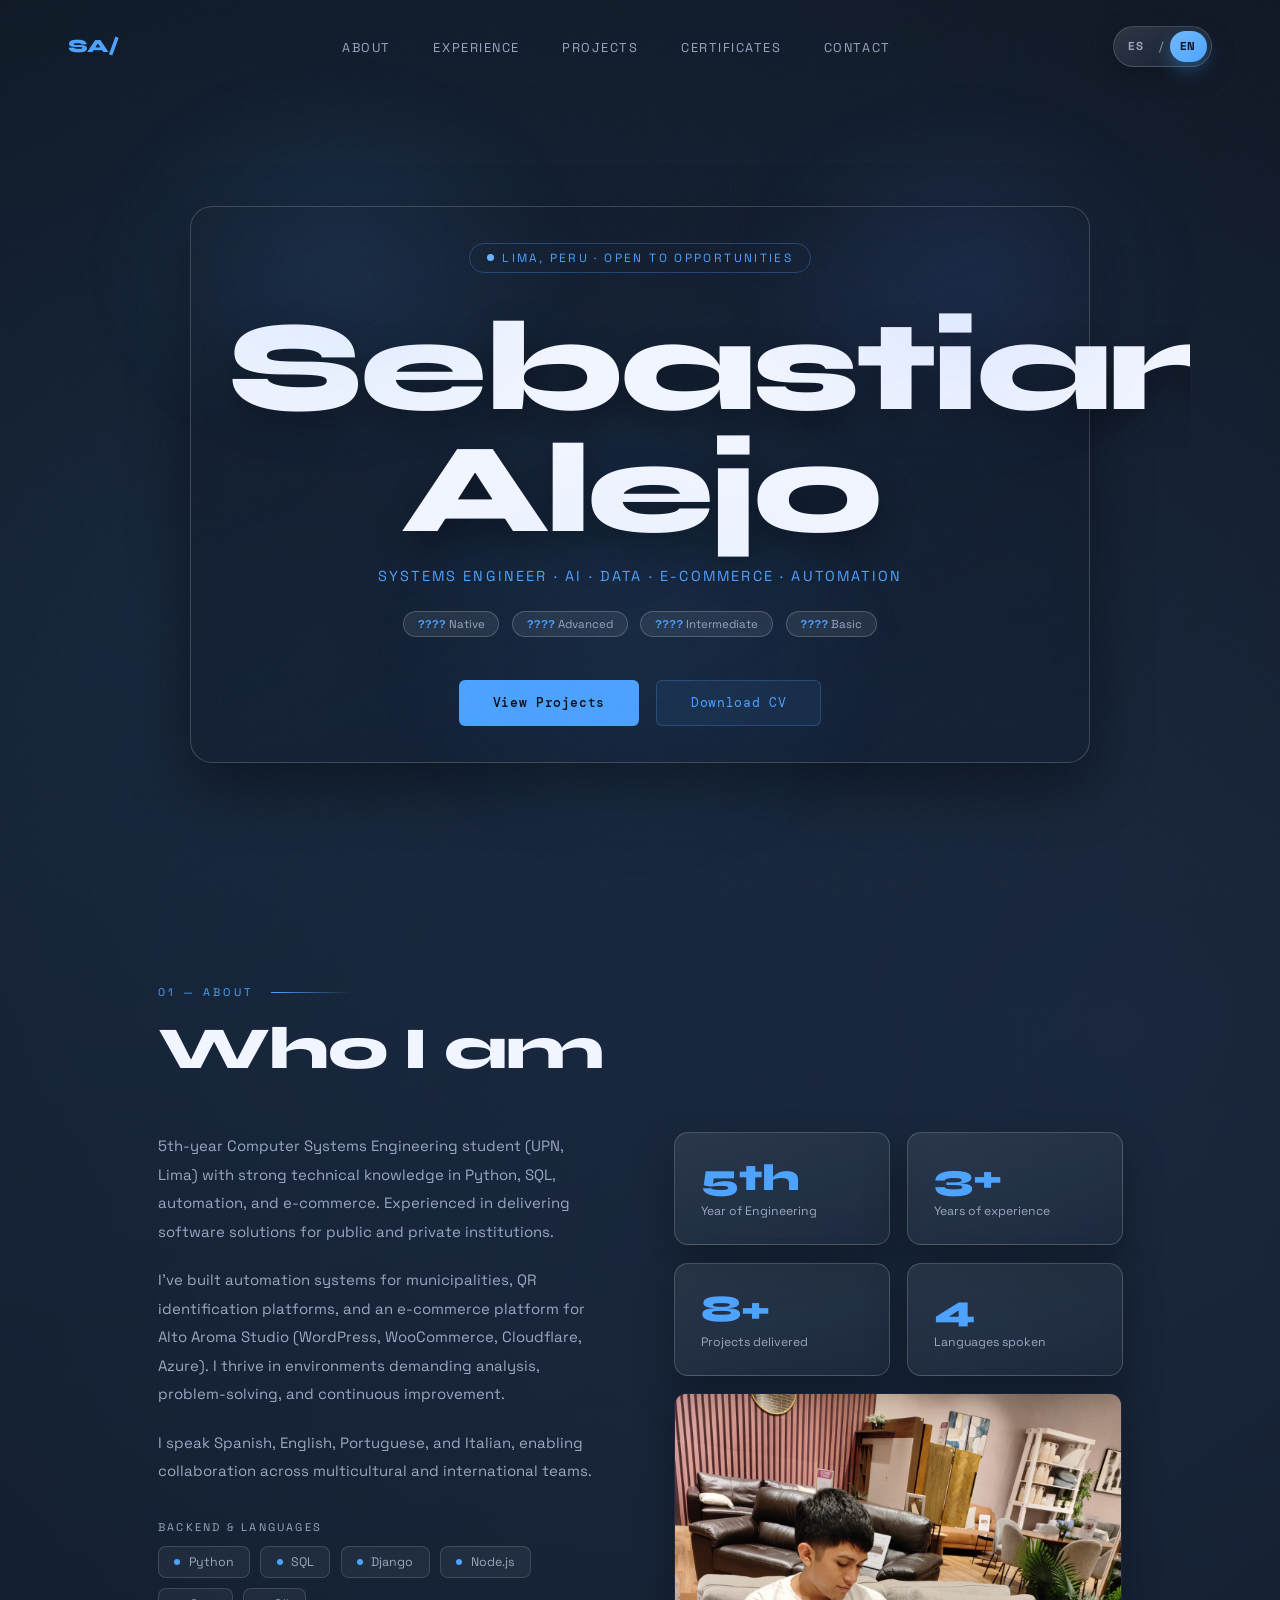
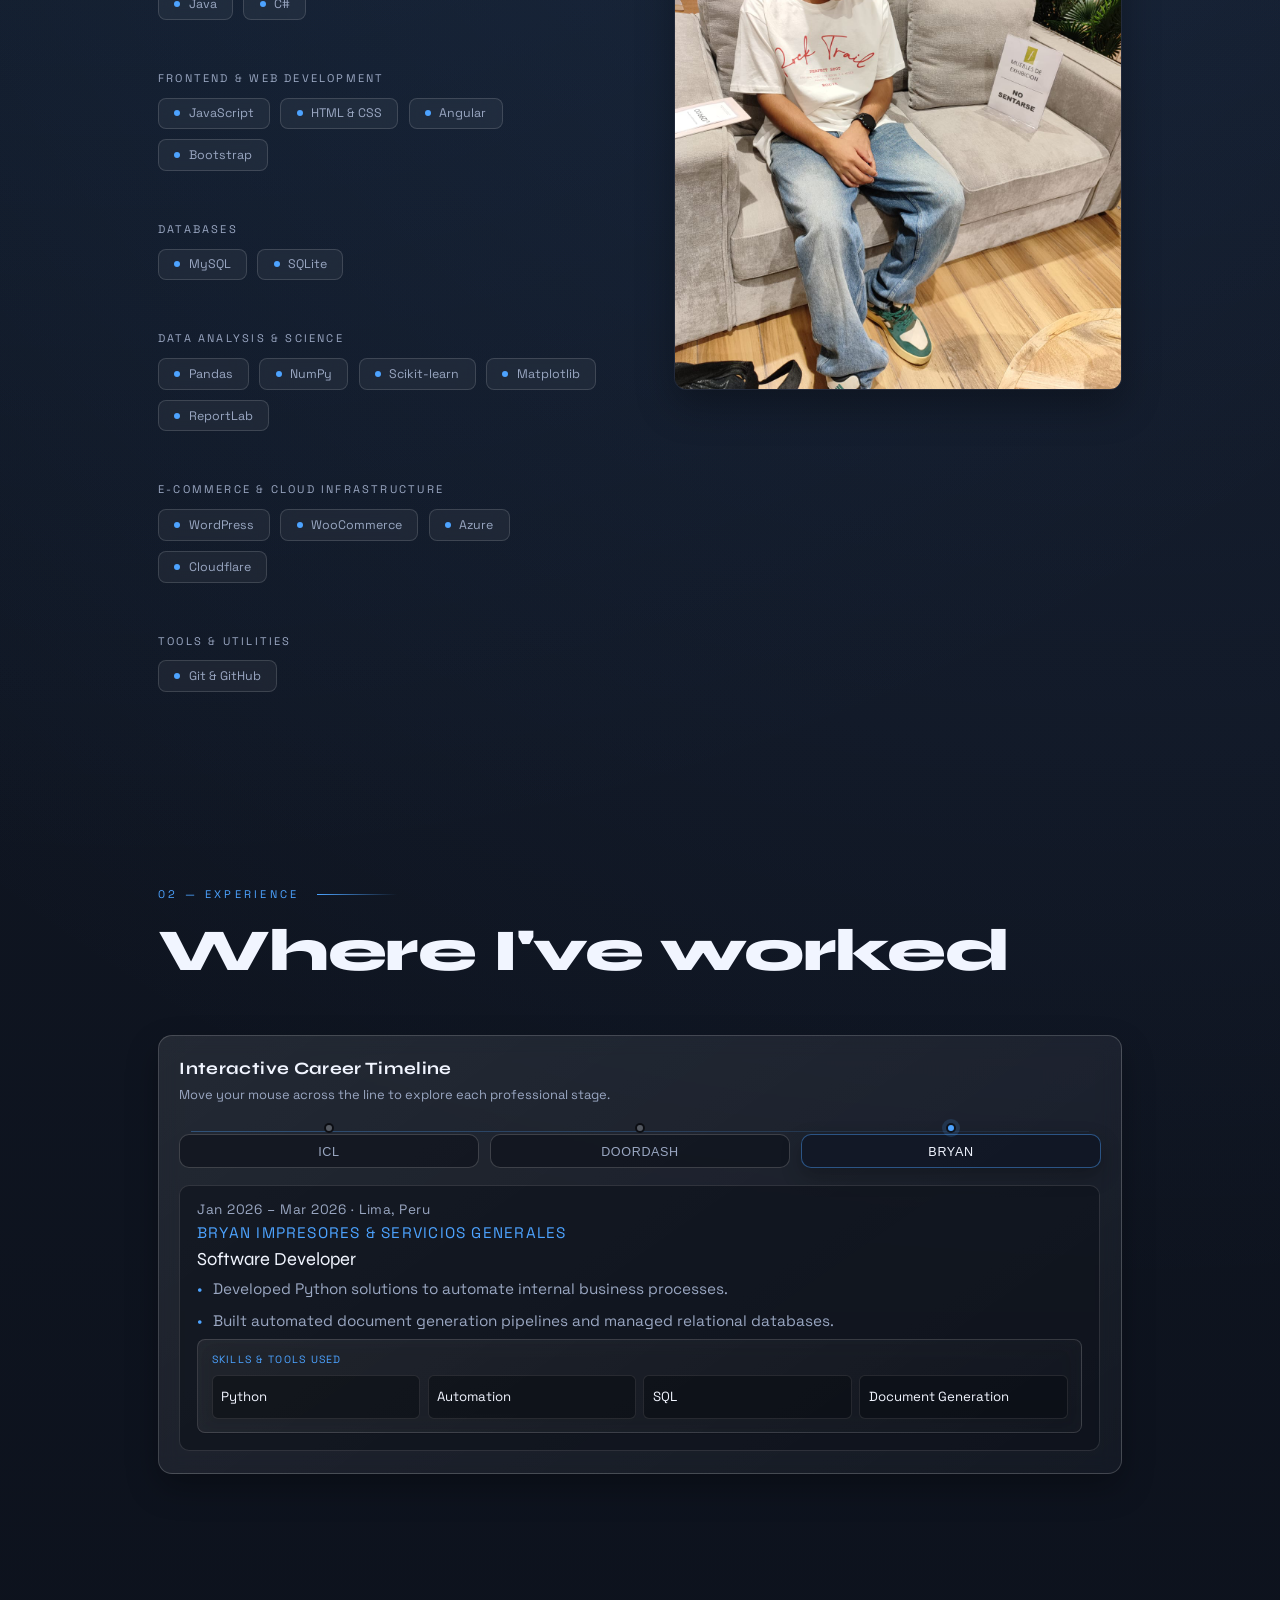
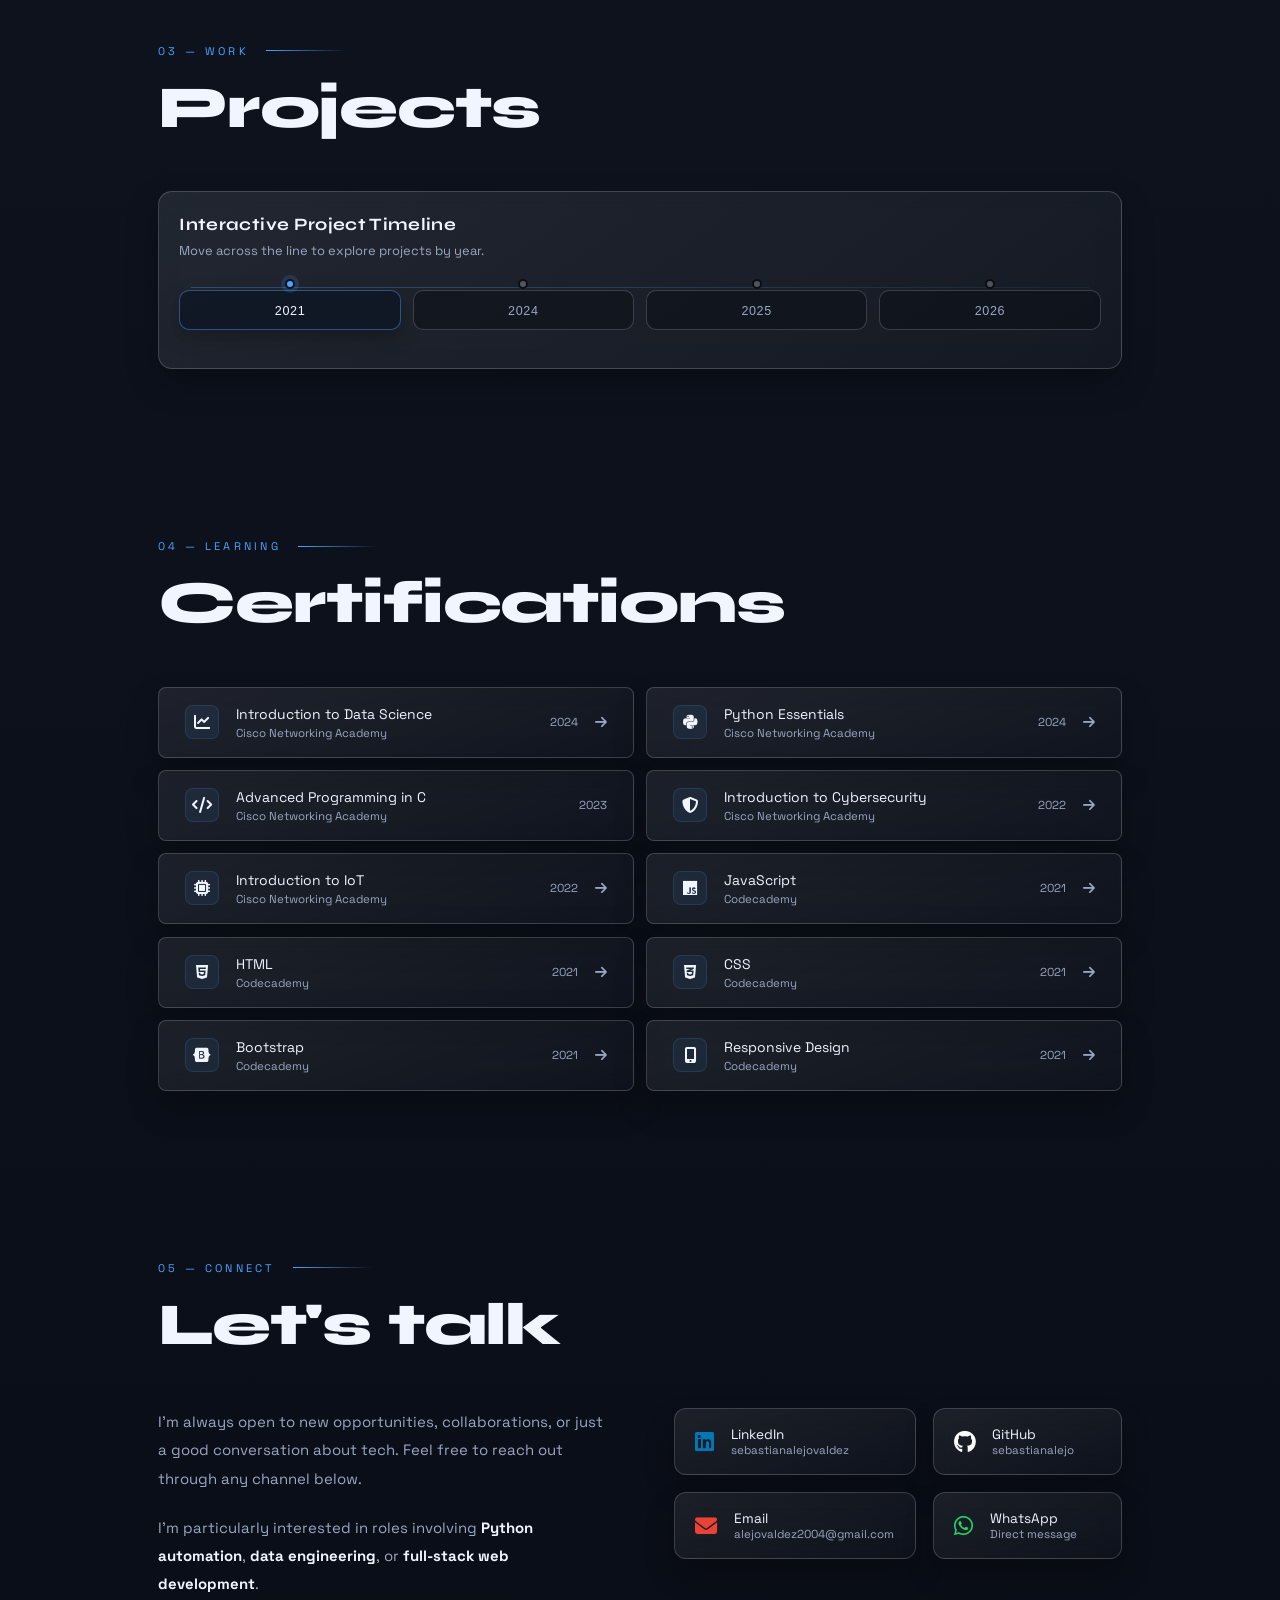
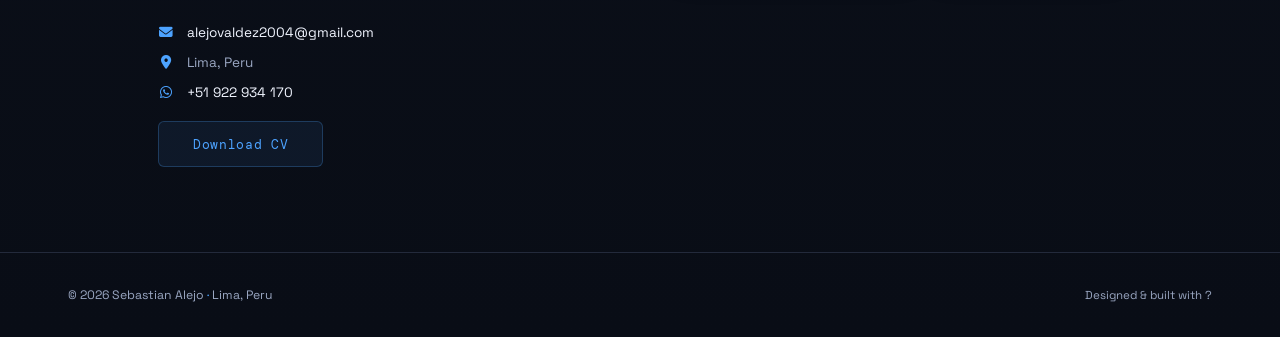
==== commit 36edceaf: "Index improve" ====
--- a/en.html
+++ b/en.html
@@ -72,6 +72,11 @@
       <li><a href="#certificates">Certificates</a></li>
       <li><a href="#contact">Contact</a></li>
     </ul>
+    <div class="nav-lang-switch" aria-label="Language selector">
+      <a href="es.html" class="lang-option">ES</a>
+      <span>/</span>
+      <a href="en.html" class="lang-option active" aria-current="page">EN</a>
+    </div>
   </nav>
 
   <!-- HERO -->
@@ -85,10 +90,6 @@
       </div>
       <h1 class="hero-name">Sebastian<br/><span>Alejo</span></h1>
       <p class="hero-role">Systems Engineer · AI · Data · E-commerce · Automation</p>
-      <p class="hero-desc">
-        Computer Systems Engineering student with hands-on professional experience in process automation,
-        database management, software development, and e-commerce projects. Passionate about building tools that solve real problems.
-      </p>
       <div class="hero-langs">
         <span class="lang-badge"><strong>????</strong> Native</span>
         <span class="lang-badge"><strong>????</strong> Advanced</span>
@@ -96,7 +97,7 @@
         <span class="lang-badge"><strong>????</strong> Basic</span>
       </div>
       <div class="hero-cta">
-        <a href="#projects" class="btn btn-primary">View Projects ?</a>
+        <a href="#projects" class="btn btn-primary">View Projects</a>
         <a href="CV-Sebastian-Alejo-English.pdf" class="btn btn-cv" download>Download CV</a>
       </div>
     </div>
--- a/style.css
+++ b/style.css
@@ -85,6 +85,54 @@
       transition: color 0.2s;
     }
     .nav-links a:hover { color: var(--accent); }
+    .nav-lang-switch {
+      display: inline-flex;
+      align-items: center;
+      gap: 0.28rem;
+      padding: 0.24rem;
+      border: 1px solid rgba(255,255,255,0.16);
+      border-radius: 999px;
+      background: linear-gradient(150deg, rgba(255,255,255,0.12), rgba(255,255,255,0.03));
+      backdrop-filter: blur(10px) saturate(120%);
+      box-shadow: 0 8px 24px rgba(0,0,0,0.25);
+    }
+    .nav-lang-switch > span {
+      color: rgba(154,167,194,0.9);
+      font-size: 0.72rem;
+      letter-spacing: 0.08em;
+      user-select: none;
+    }
+    .lang-option {
+      display: inline-flex;
+      align-items: center;
+      justify-content: center;
+      min-width: 2.1rem;
+      height: 1.85rem;
+      padding: 0 0.6rem;
+      border-radius: 999px;
+      color: var(--muted);
+      text-decoration: none;
+      font-size: 0.68rem;
+      font-weight: 700;
+      letter-spacing: 0.12em;
+      text-transform: uppercase;
+      transition: color 0.2s, background 0.2s, transform 0.2s, box-shadow 0.2s;
+    }
+    .lang-option:hover {
+      color: #dbe9ff;
+      background: rgba(77,163,255,0.14);
+      transform: translateY(-1px);
+    }
+    .lang-option.active {
+      color: #07111f;
+      background: linear-gradient(135deg, #72B9FF, #4DA3FF);
+      box-shadow: 0 8px 18px rgba(77,163,255,0.34);
+    }
+    .lang-option.active:hover {
+      transform: none;
+      color: #07111f;
+      background: linear-gradient(135deg, #72B9FF, #4DA3FF);
+    }
 
     .hero {
       height: auto;
@@ -715,6 +763,8 @@
     html { font-size: 16px; }
     nav { padding: 1.2rem 1.5rem; }
     .nav-links { display: none; }
+    .nav-lang-switch { margin-left: auto; }
+    .lang-option { min-width: 2rem; height: 1.8rem; font-size: 0.66rem; }
     section { padding: 3.6rem 1.5rem; }
     .hero { min-height: 100svh; min-height: 100dvh; padding: 6rem 1.5rem 2rem; overflow: hidden; }
     .hero-content { width: 100%; padding: 1.35rem 1rem; border-radius: 16px; }
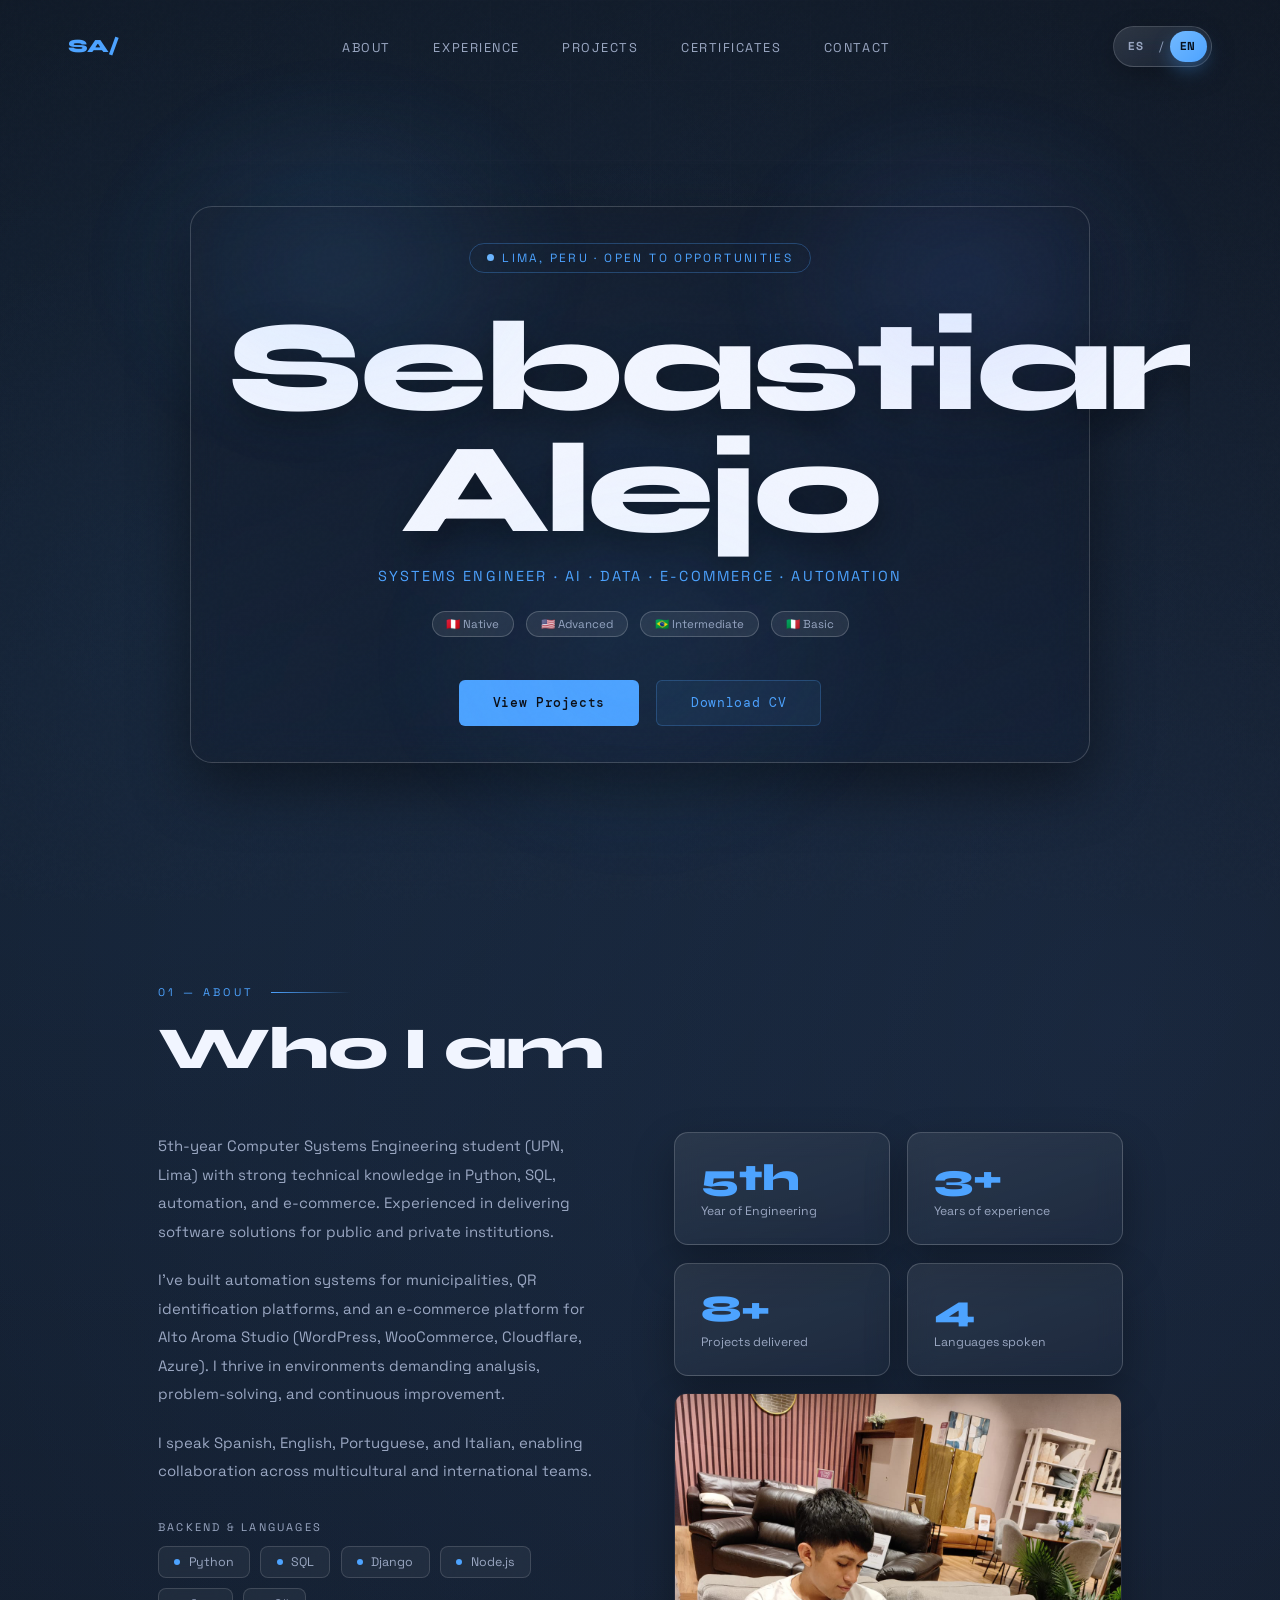
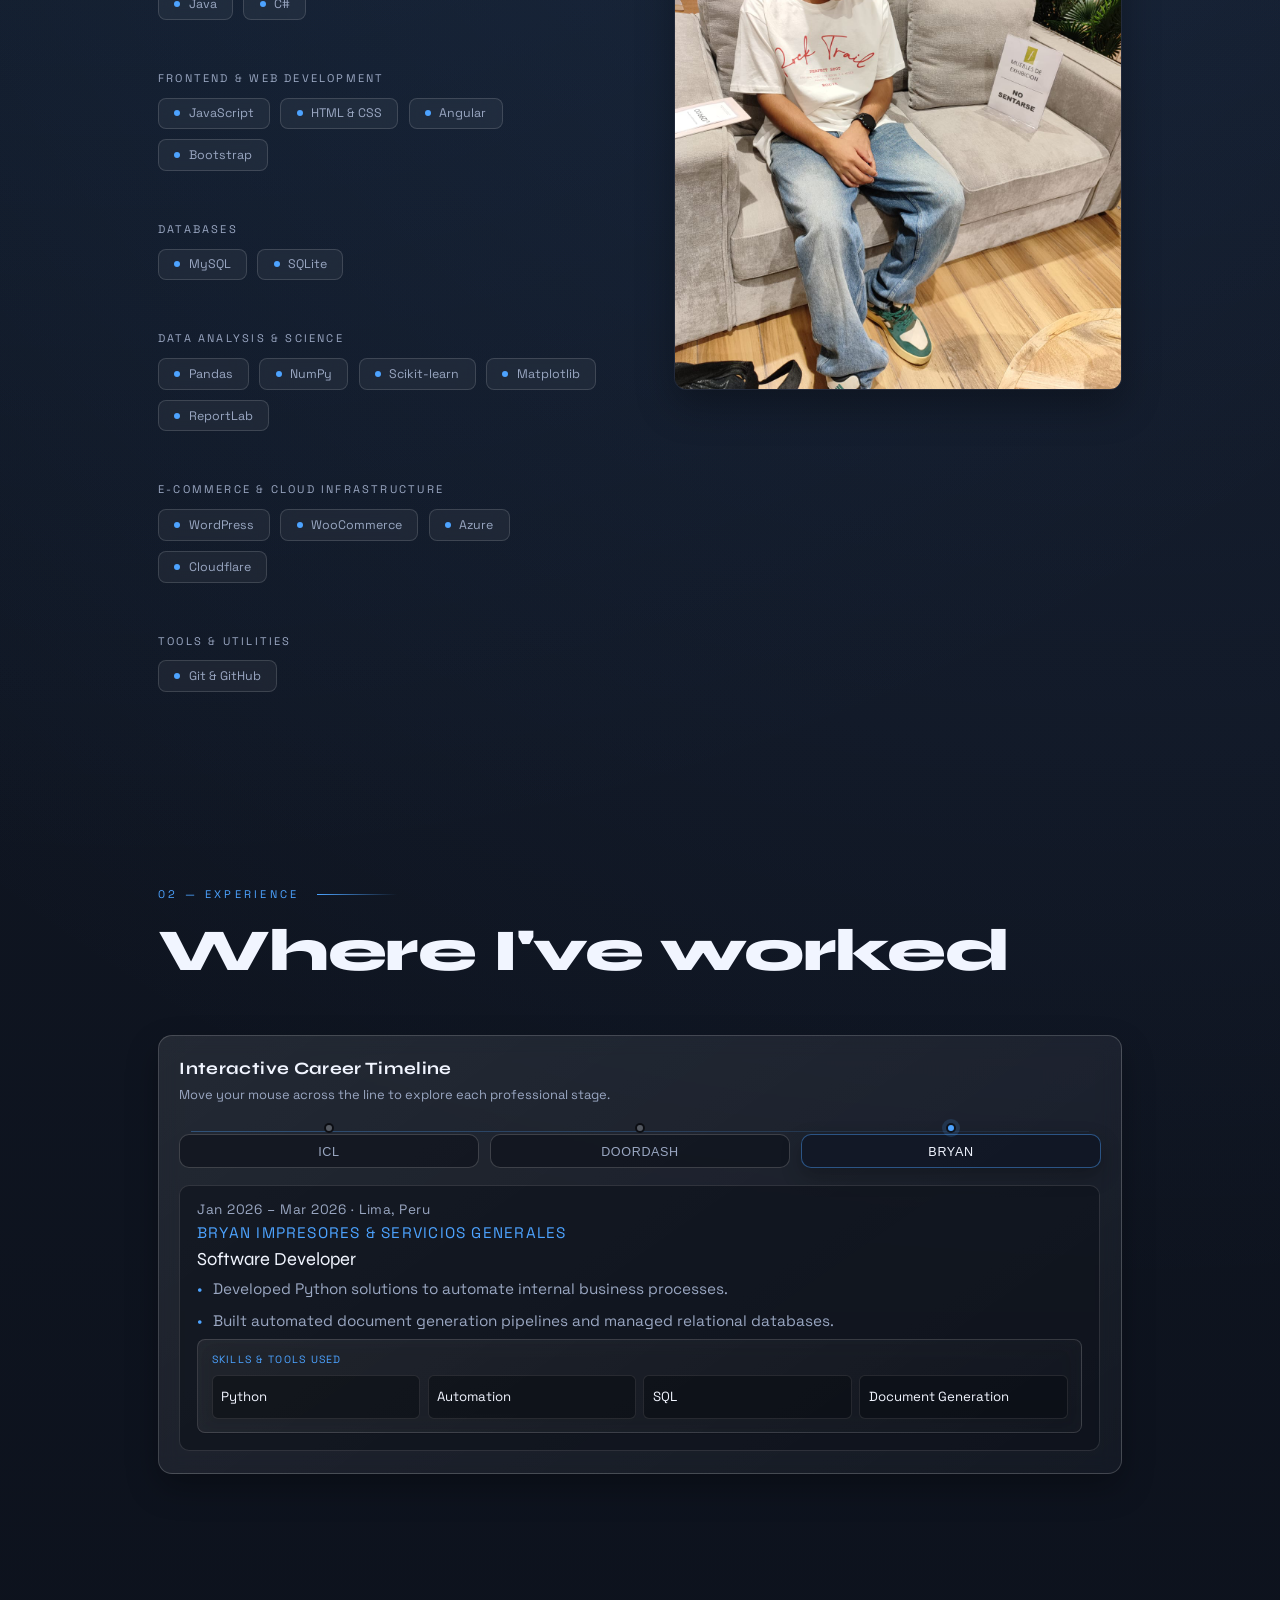
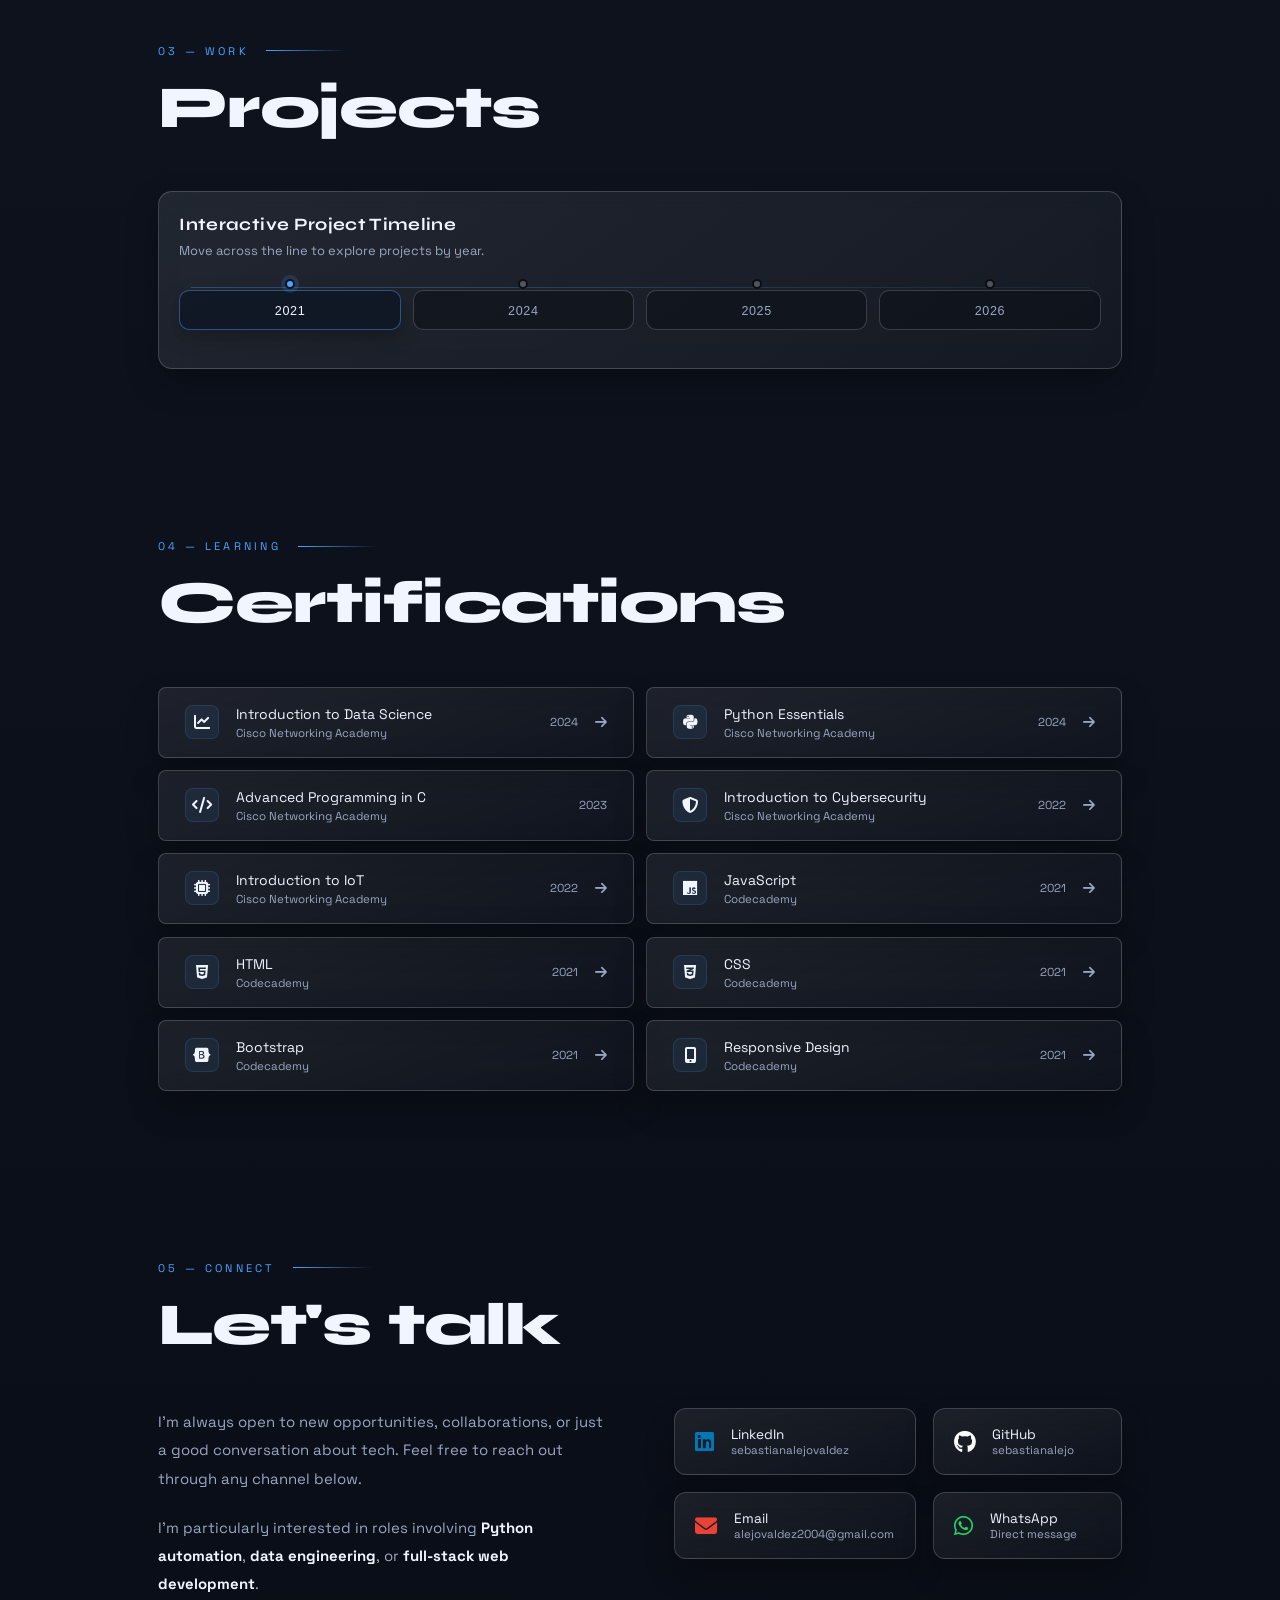
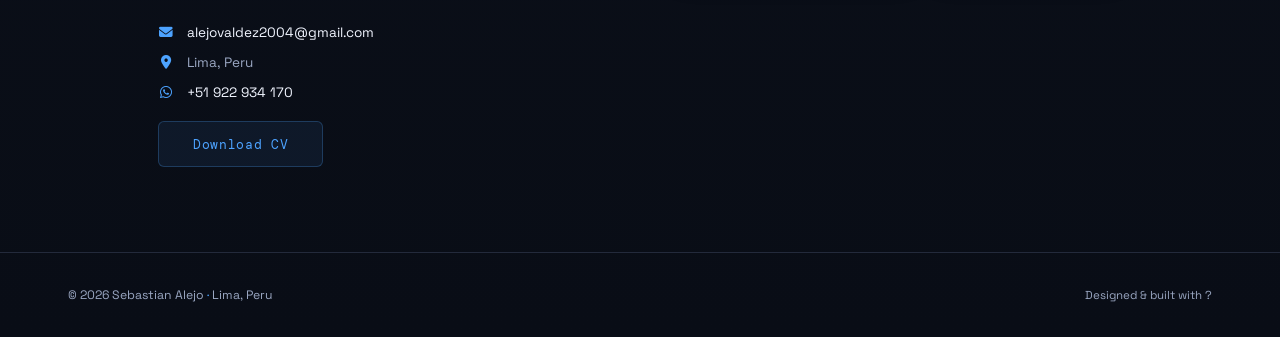
==== commit b2ac3e7b: "Country flags" ====
--- a/en.html
+++ b/en.html
@@ -91,10 +91,10 @@
       <h1 class="hero-name">Sebastian<br/><span>Alejo</span></h1>
       <p class="hero-role">Systems Engineer · AI · Data · E-commerce · Automation</p>
       <div class="hero-langs">
-        <span class="lang-badge"><strong>????</strong> Native</span>
-        <span class="lang-badge"><strong>????</strong> Advanced</span>
-        <span class="lang-badge"><strong>????</strong> Intermediate</span>
-        <span class="lang-badge"><strong>????</strong> Basic</span>
+        <span class="lang-badge"><strong>&#x1F1F5;&#x1F1EA;</strong> Native</span>
+        <span class="lang-badge"><strong>&#x1F1FA;&#x1F1F8;</strong> Advanced</span>
+        <span class="lang-badge"><strong>&#x1F1E7;&#x1F1F7;</strong> Intermediate</span>
+        <span class="lang-badge"><strong>&#x1F1EE;&#x1F1F9;</strong> Basic</span>
       </div>
       <div class="hero-cta">
         <a href="#projects" class="btn btn-primary">View Projects</a>
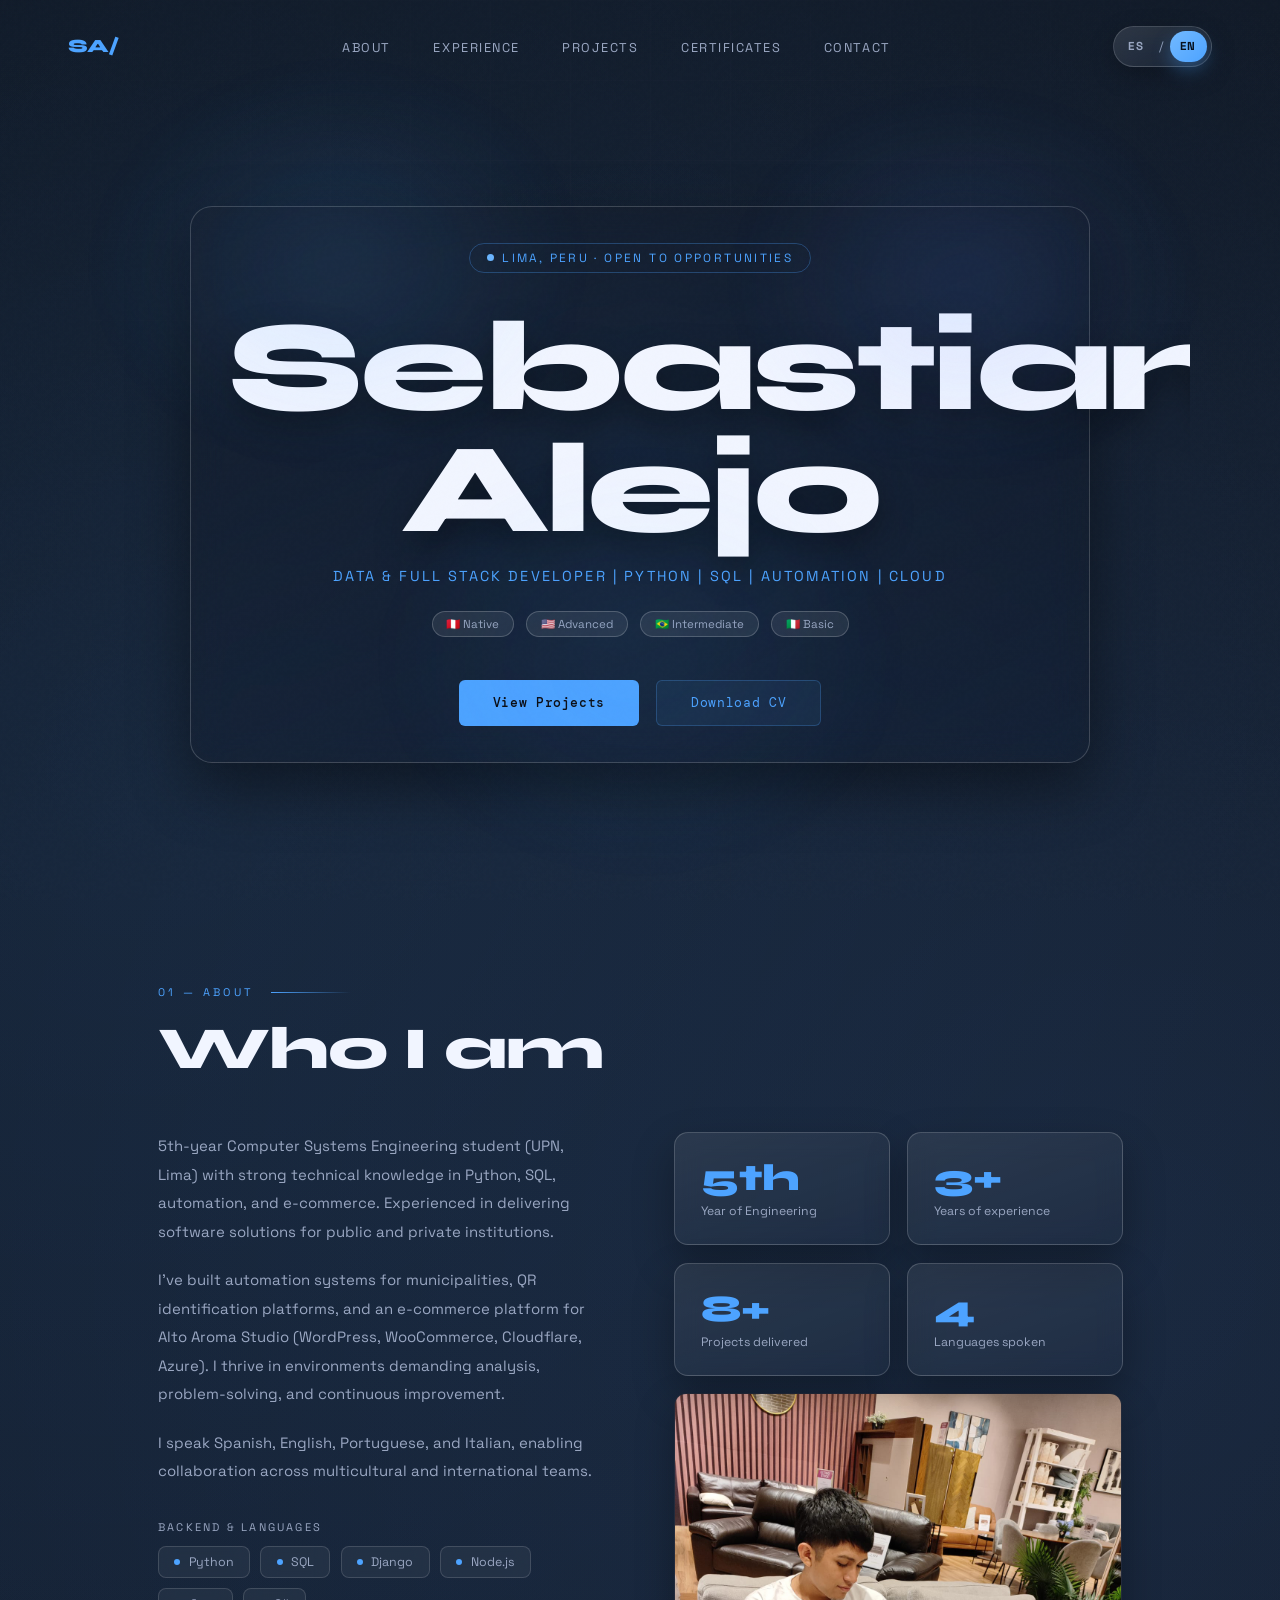
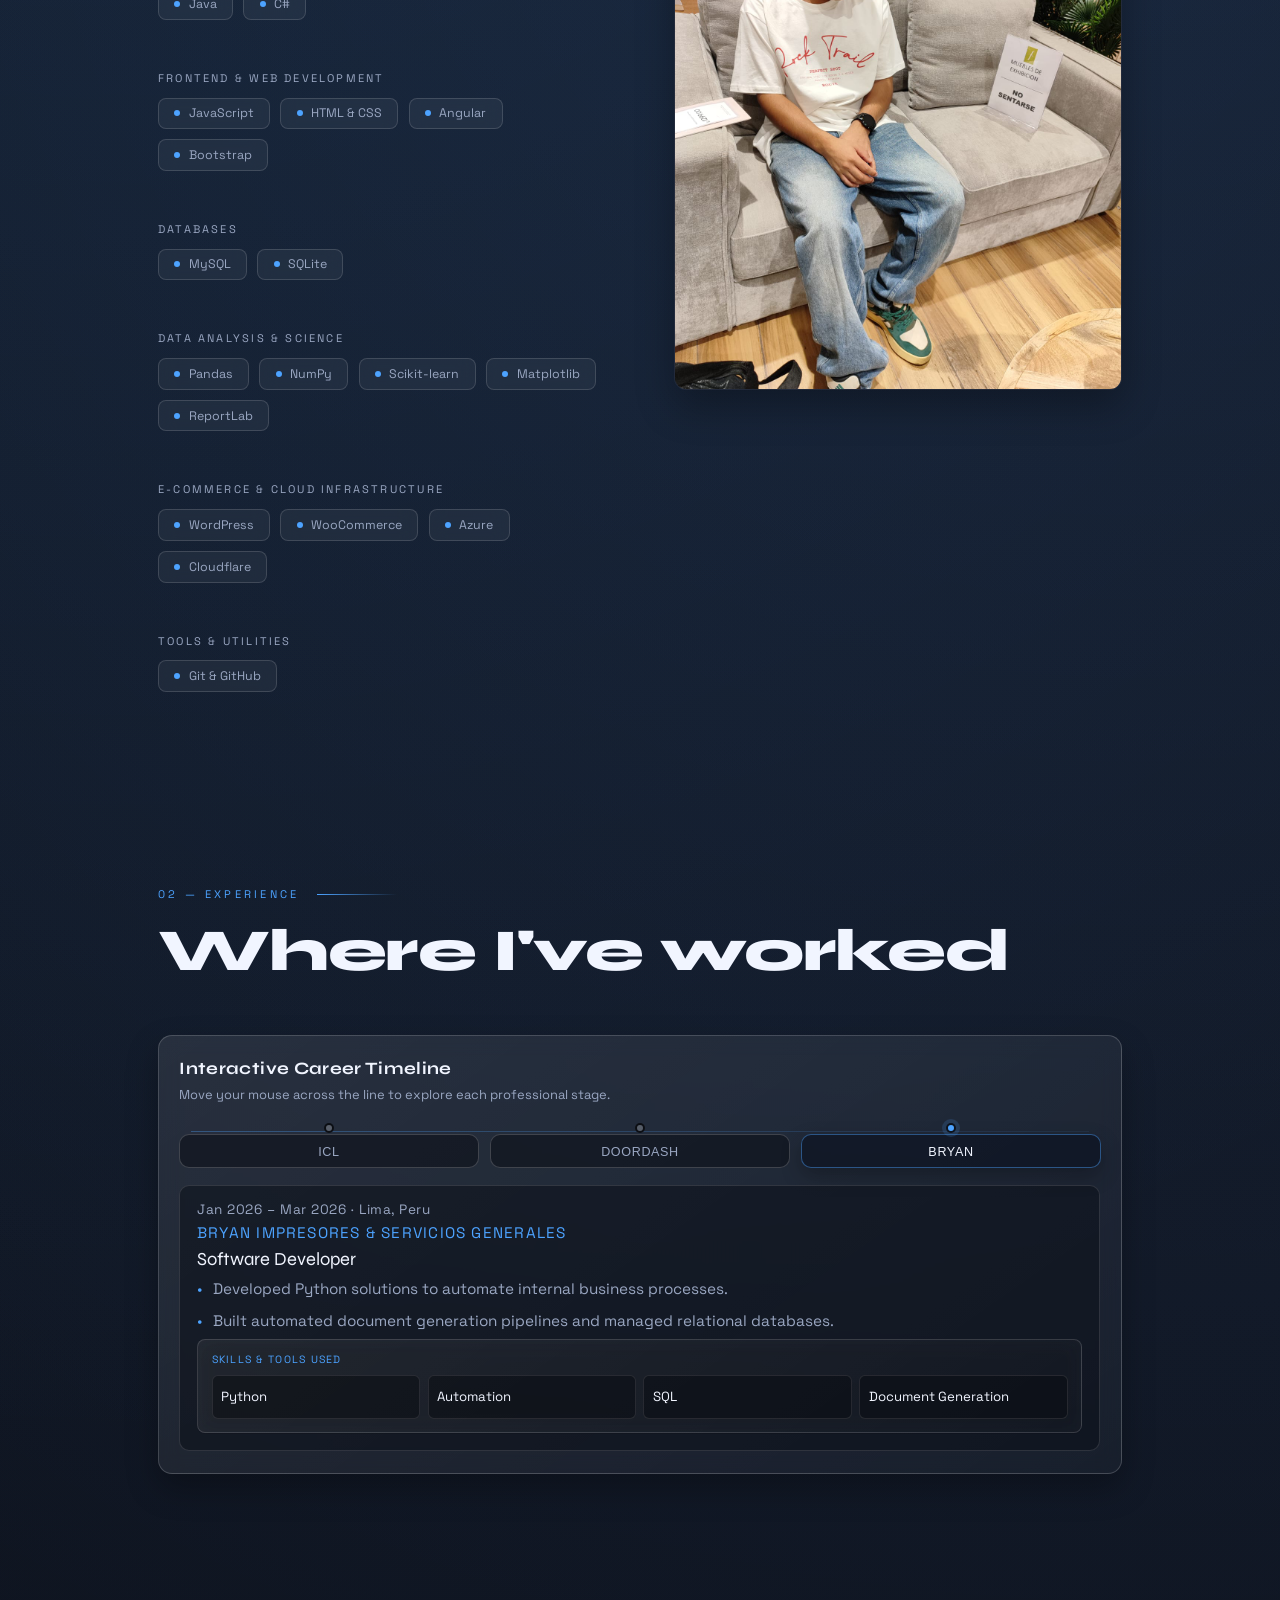
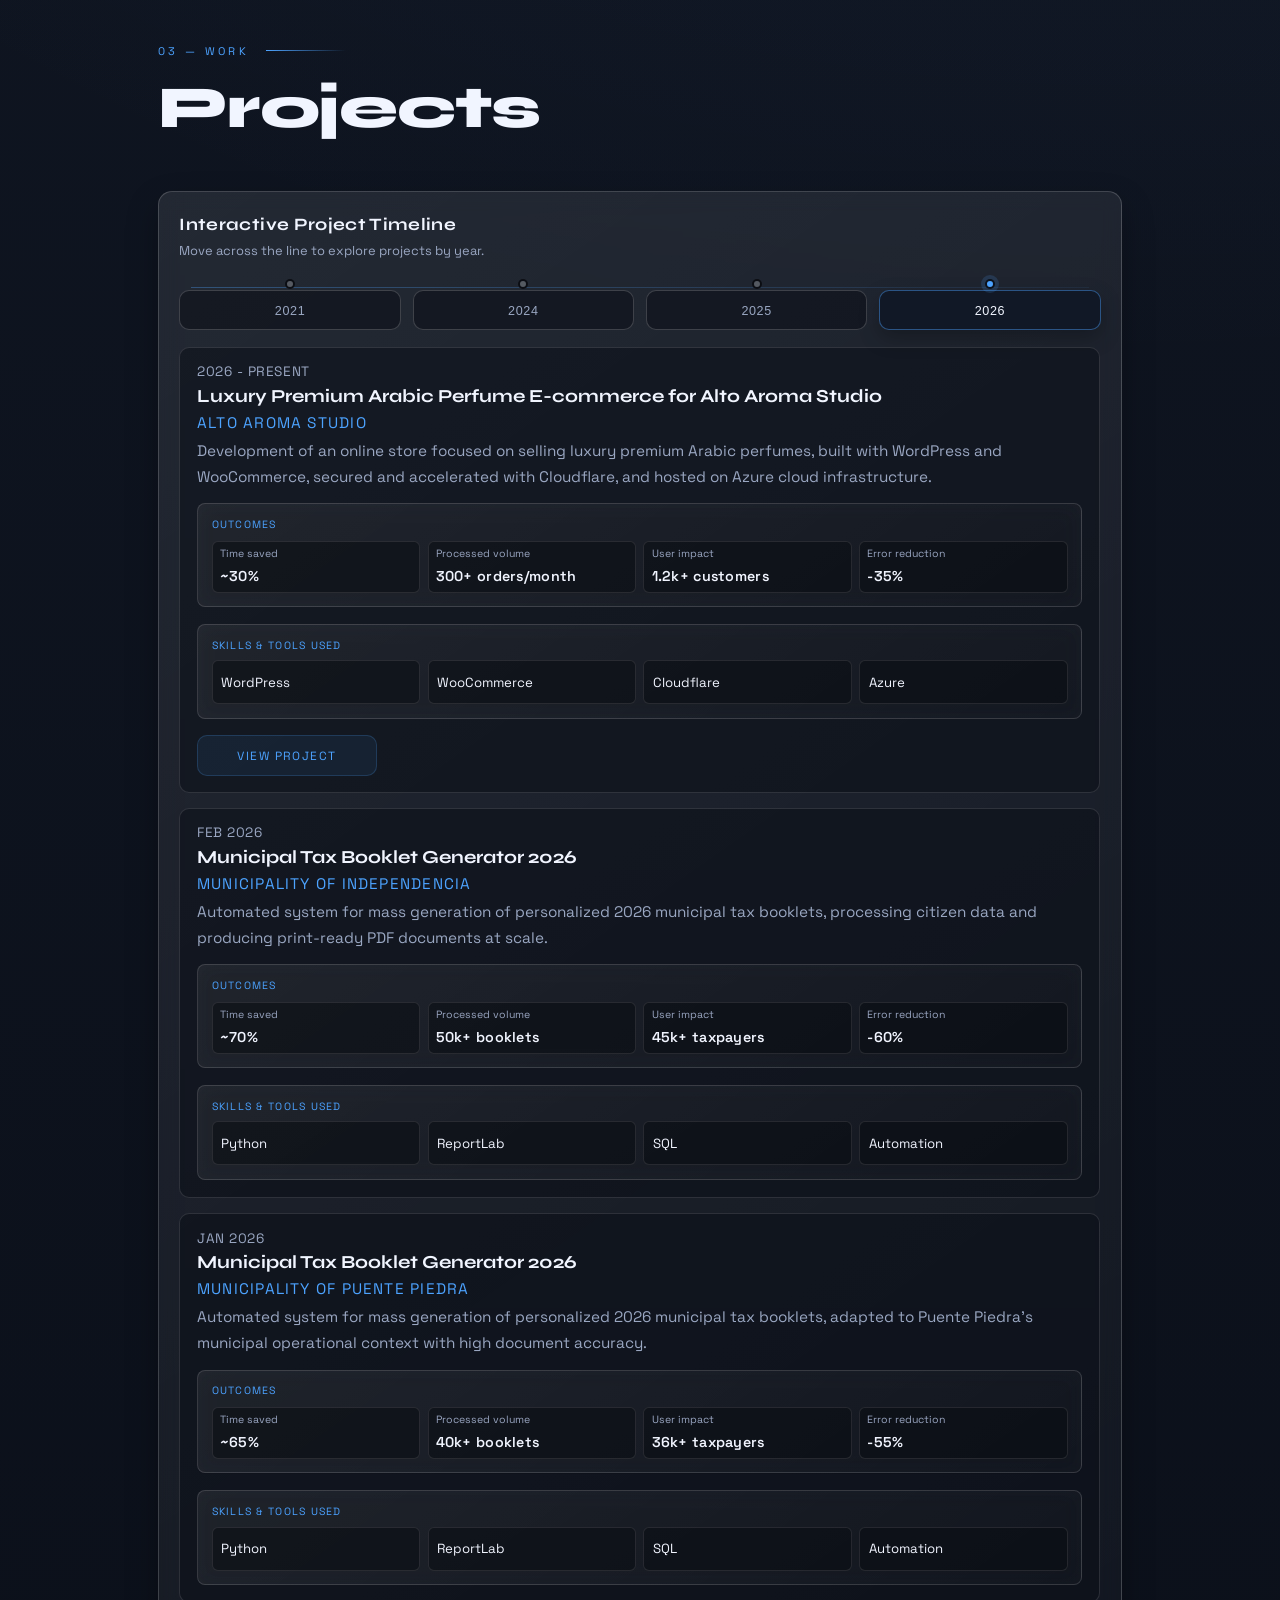
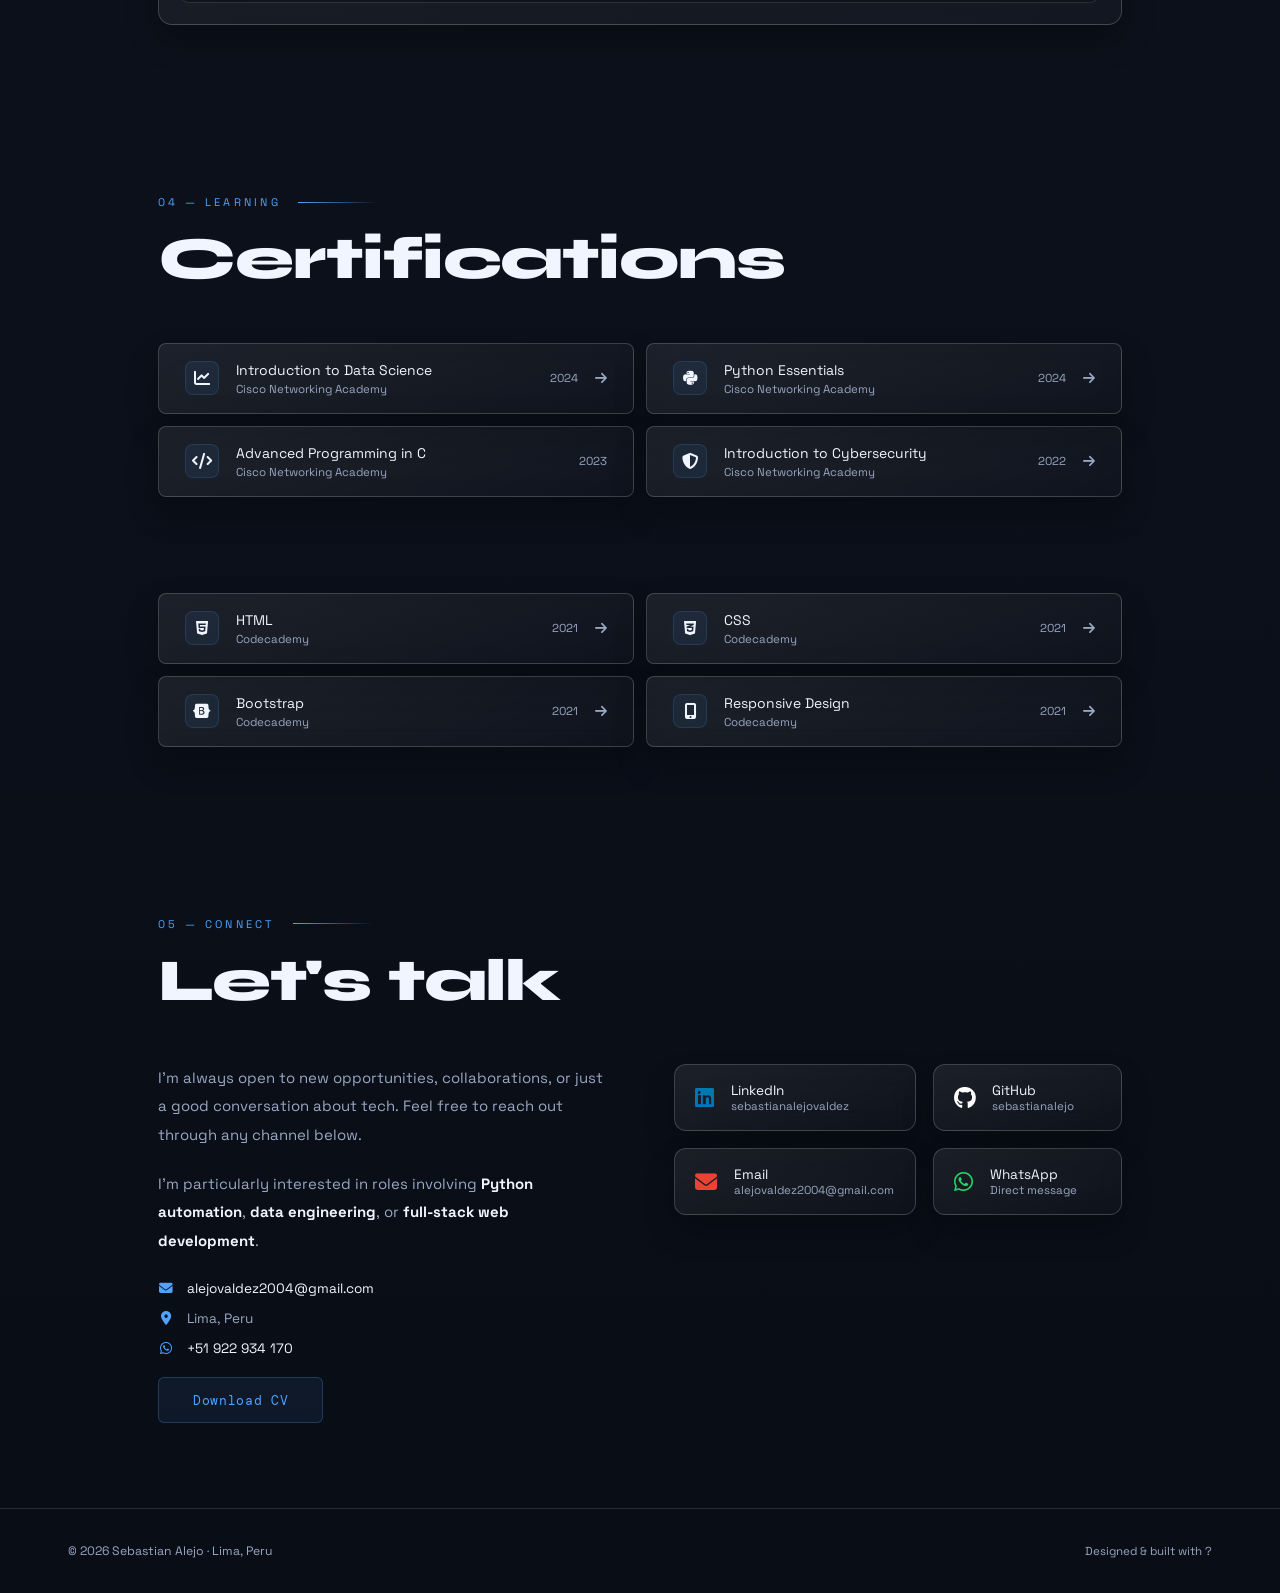
==== commit af16b3e1: "Fixing index" ====
--- a/en.html
+++ b/en.html
@@ -89,7 +89,7 @@
         Lima, Peru · Open to opportunities
       </div>
       <h1 class="hero-name">Sebastian<br/><span>Alejo</span></h1>
-      <p class="hero-role">Systems Engineer · AI · Data · E-commerce · Automation</p>
+      <p class="hero-role">Data &amp; Full Stack Developer | Python | SQL | Automation | Cloud</p>
       <div class="hero-langs">
         <span class="lang-badge"><strong>&#x1F1F5;&#x1F1EA;</strong> Native</span>
         <span class="lang-badge"><strong>&#x1F1FA;&#x1F1F8;</strong> Advanced</span>
@@ -239,15 +239,15 @@
           <p class="career-subtitle">Move across the line to explore projects by year.</p>
         </div>
         <div class="career-track" data-career-track>
-          <button type="button" class="career-stage is-active" data-stage data-date="2021" data-company="Projects 2021" data-role="1 project delivered" data-desc="Start and continuous evolution of professional digital presence focused on a bilingual technical portfolio." data-points="Personal Portfolio: Personal website to showcase projects, skills, and professional experience. Built with HTML, CSS, and JavaScript.">2021</button>
+          <button type="button" class="career-stage" data-stage data-date="2021" data-company="Projects 2021" data-role="1 project delivered" data-desc="Start and continuous evolution of professional digital presence focused on a bilingual technical portfolio." data-points="Personal Portfolio: Personal website to showcase projects, skills, and professional experience. Built with HTML, CSS, and JavaScript.">2021</button>
           <button type="button" class="career-stage" data-stage data-date="2024" data-company="Projects 2024" data-role="1 project delivered" data-desc="Digital identification solutions for field inspections with faster validation and stronger traceability." data-points="Mototaxi QR Identification System: Digital identification platform for registered mototaxi units using QR codes, enabling quick verification by municipal officers in the field.">2024</button>
           <button type="button" class="career-stage" data-stage data-date="2025" data-company="Projects 2025" data-role="3 projects delivered" data-desc="Consolidation of automation initiatives for education and municipal tax workflows with measurable gains in speed, quality, and traceability." data-points="Academic Certification System: End-to-end system to generate and issue personalized academic certificates with QR codes for verification, replacing a fully manual process.||Independencia Booklets 2025: Implementation of the tax booklet automation system for Independencia, consolidating the generation pipeline later optimized for the 2026 edition.||Puente Piedra Booklets 2025: Implementation of the tax booklet automation system for Puente Piedra, tailoring the generation pipeline to its municipal data and operational requirements.">2025</button>
-          <button type="button" class="career-stage" data-stage data-date="2026" data-company="Projects 2026" data-role="3 projects delivered" data-desc="Implementations focused on e-commerce and large-scale municipal automation, with production deployments and high operational volume." data-points="Alto Aroma Studio: Development of an online store focused on selling luxury premium Arabic perfumes, built with WordPress and WooCommerce, secured and accelerated with Cloudflare, and hosted on Azure cloud infrastructure.||Independencia Booklets 2026: Automated system for mass generation of personalized 2026 municipal tax booklets, processing citizen data and producing print-ready PDF documents at scale.||Puente Piedra Booklets 2026: Automated system for mass generation of personalized 2026 municipal tax booklets, adapted to Puente Piedra's municipal operational context with high document accuracy.">2026</button>
+          <button type="button" class="career-stage is-active" data-stage data-date="2026" data-company="Projects 2026" data-role="3 projects delivered" data-desc="Implementations focused on e-commerce and large-scale municipal automation, with production deployments and high operational volume." data-points="Alto Aroma Studio: Development of an online store focused on selling luxury premium Arabic perfumes, built with WordPress and WooCommerce, secured and accelerated with Cloudflare, and hosted on Azure cloud infrastructure.||Independencia Booklets 2026: Automated system for mass generation of personalized 2026 municipal tax booklets, processing citizen data and producing print-ready PDF documents at scale.||Puente Piedra Booklets 2026: Automated system for mass generation of personalized 2026 municipal tax booklets, adapted to Puente Piedra's municipal operational context with high document accuracy.">2026</button>
         </div>
         <div class="career-detail" data-career-detail>
-          <div class="career-detail-date" data-detail-date>2021</div>
-          <div class="career-detail-company" data-detail-company>Projects 2021</div>
-          <div class="career-detail-role" data-detail-role>1 project delivered</div>
+          <div class="career-detail-date" data-detail-date>2026</div>
+          <div class="career-detail-company" data-detail-company>Projects 2026</div>
+          <div class="career-detail-role" data-detail-role>3 projects delivered</div>
           <div class="project-year-cards" data-project-year-cards></div>
         </div>
       </div>
--- a/style.css
+++ b/style.css
@@ -769,7 +769,12 @@
     .hero { min-height: 100svh; min-height: 100dvh; padding: 6rem 1.5rem 2rem; overflow: hidden; }
     .hero-content { width: 100%; padding: 1.35rem 1rem; border-radius: 16px; }
     .hero-tag { font-size: 0.6rem; letter-spacing: 0.1em; padding: 0.35rem 0.75rem; max-width: 100%; }
-    .hero-name { font-size: clamp(2rem, 10vw, 4rem); word-break: break-word; }
+    .hero-name {
+      font-size: clamp(1.85rem, 8.8vw, 3.8rem);
+      word-break: normal;
+      overflow-wrap: normal;
+      white-space: nowrap;
+    }
     .hero-role { font-size: 0.65rem; letter-spacing: 0.06em; padding: 0 0.5rem; }
     .hero-desc { font-size: 0.8rem; padding: 0 0.25rem; }
     .hero-langs { gap: 0.4rem; padding: 0 0.25rem; }
